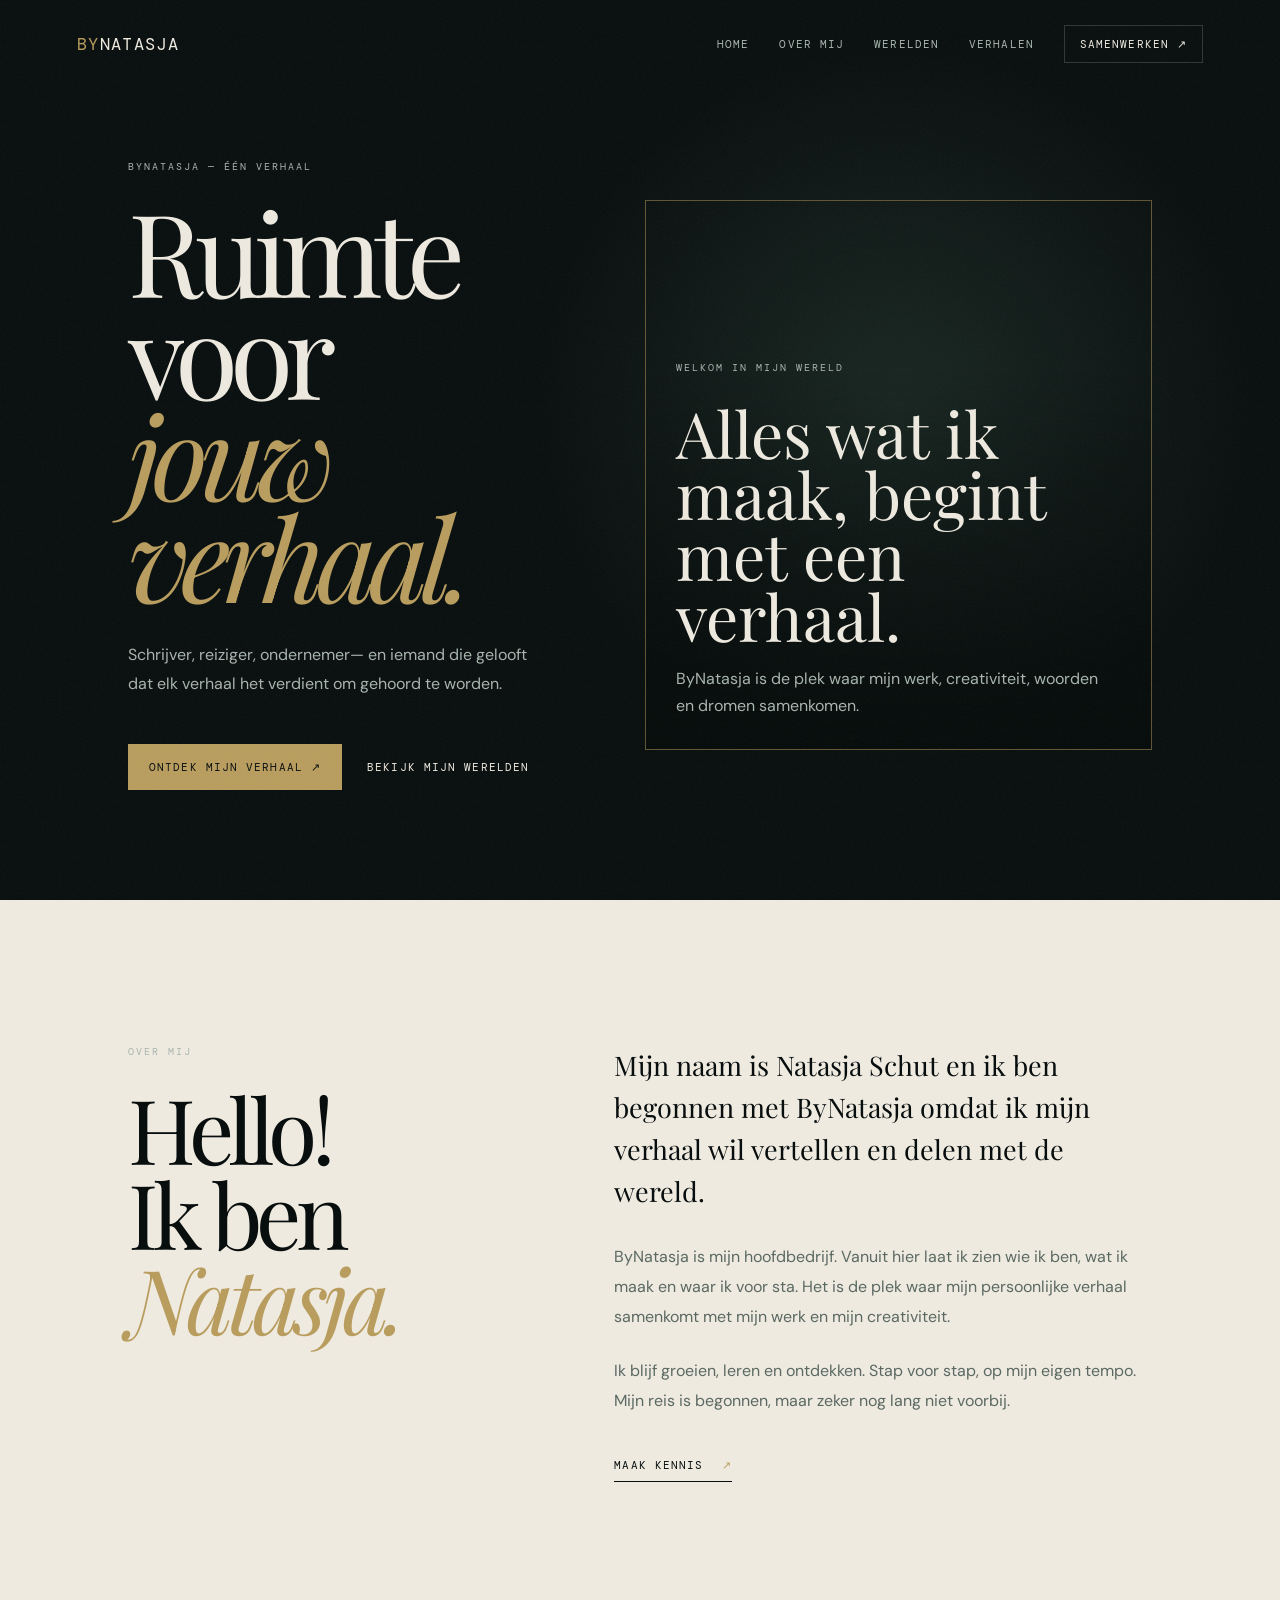
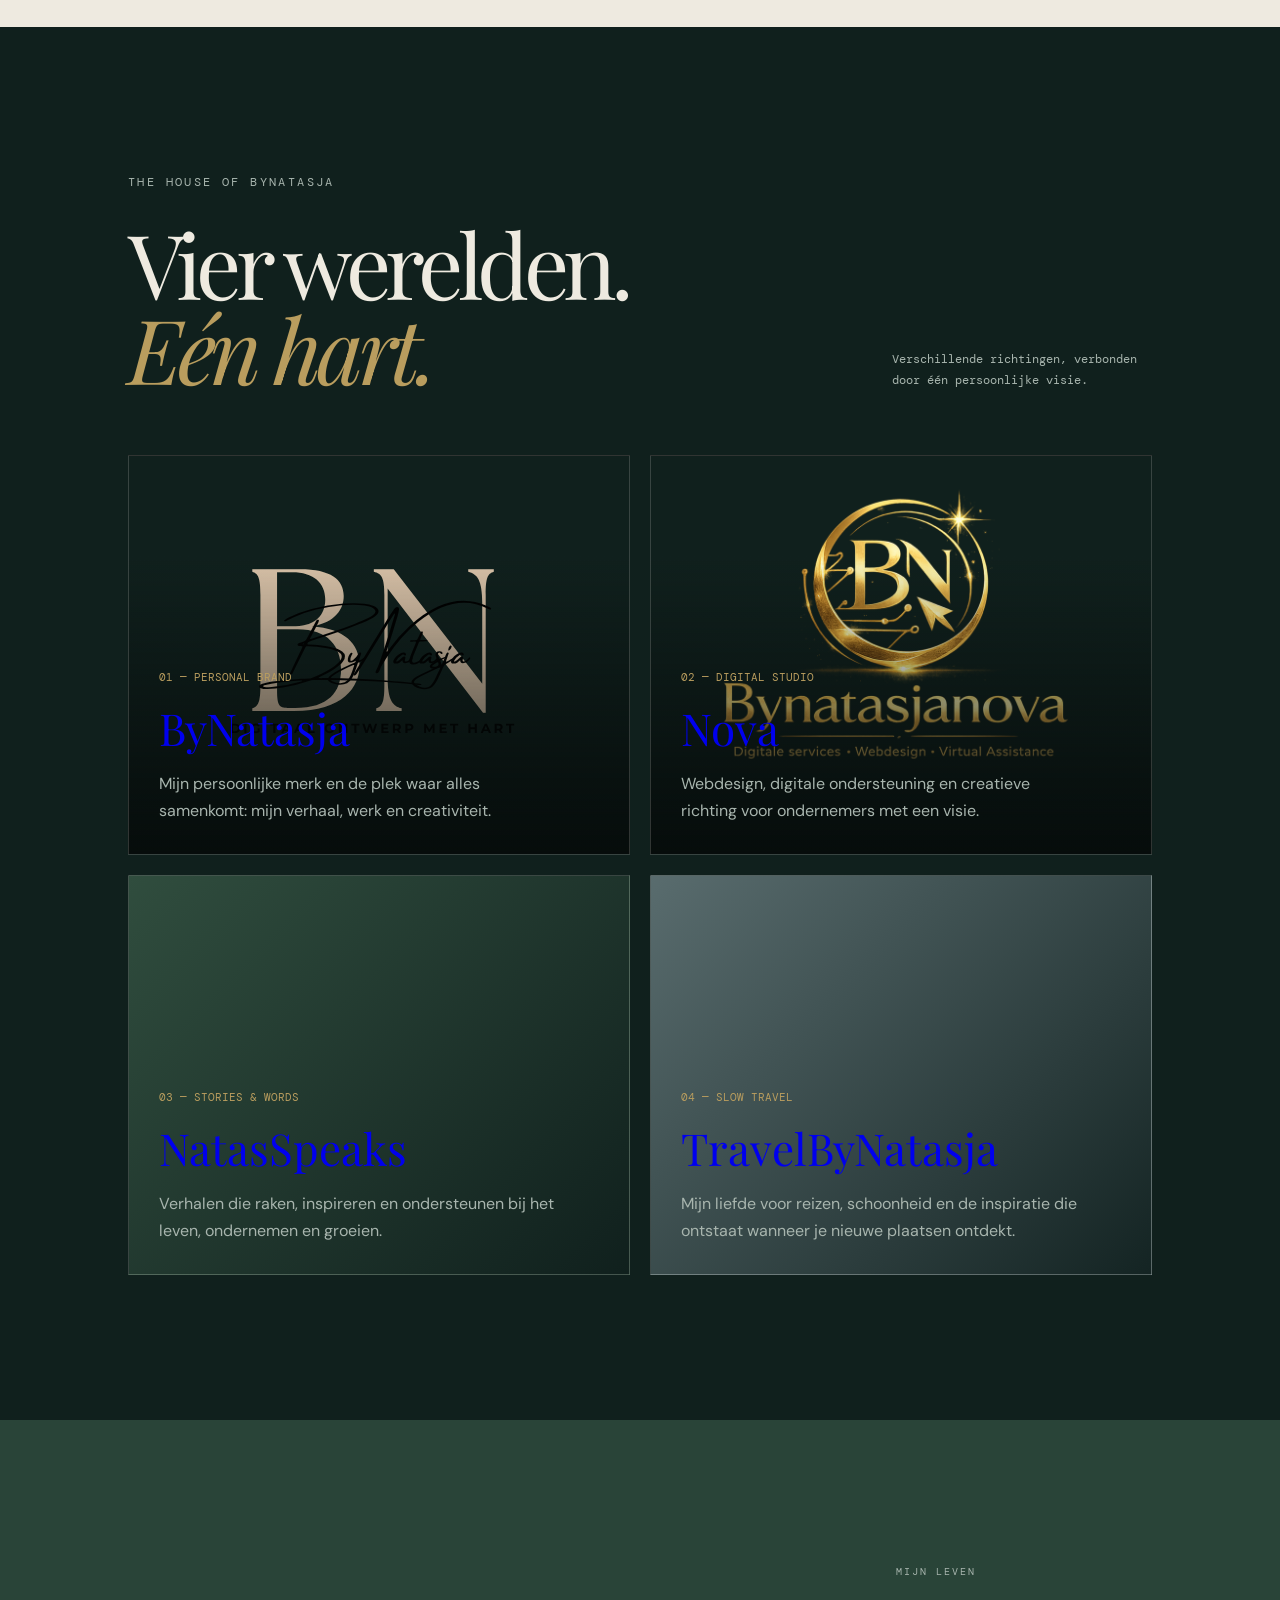
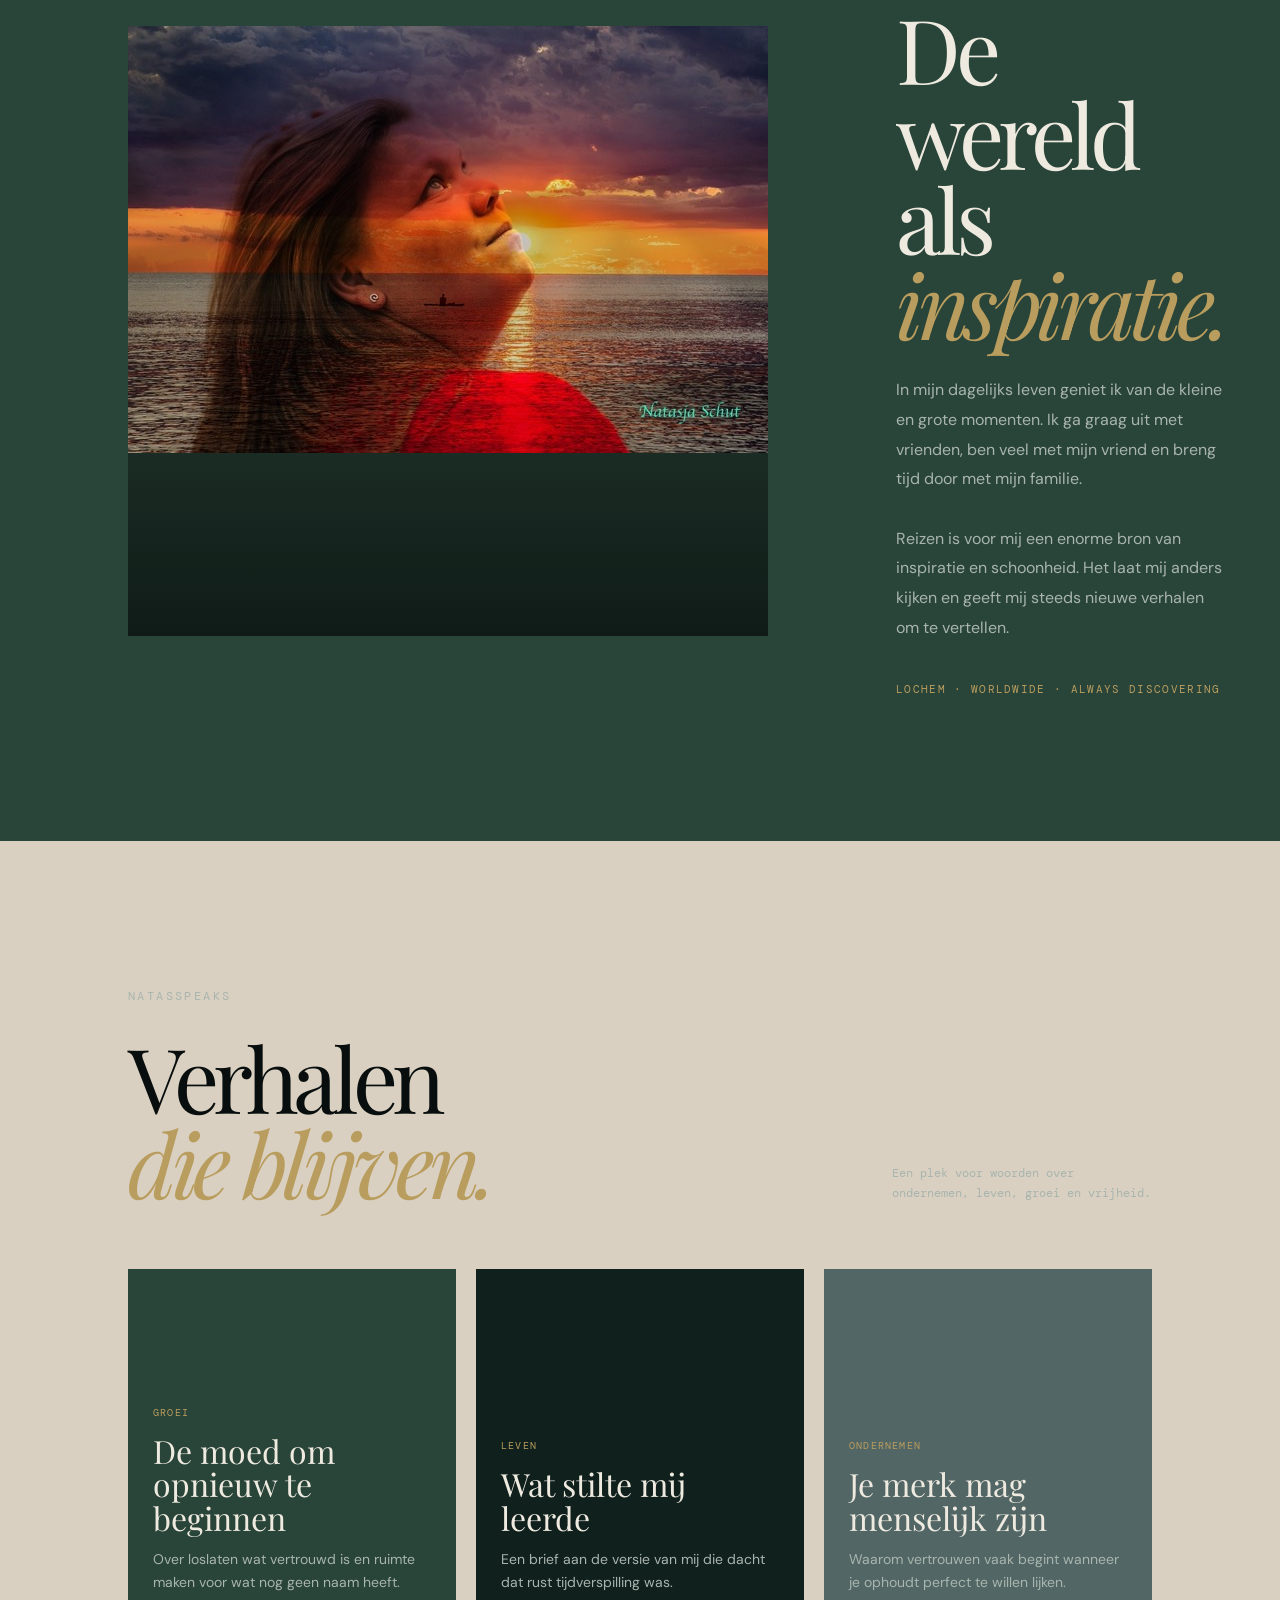
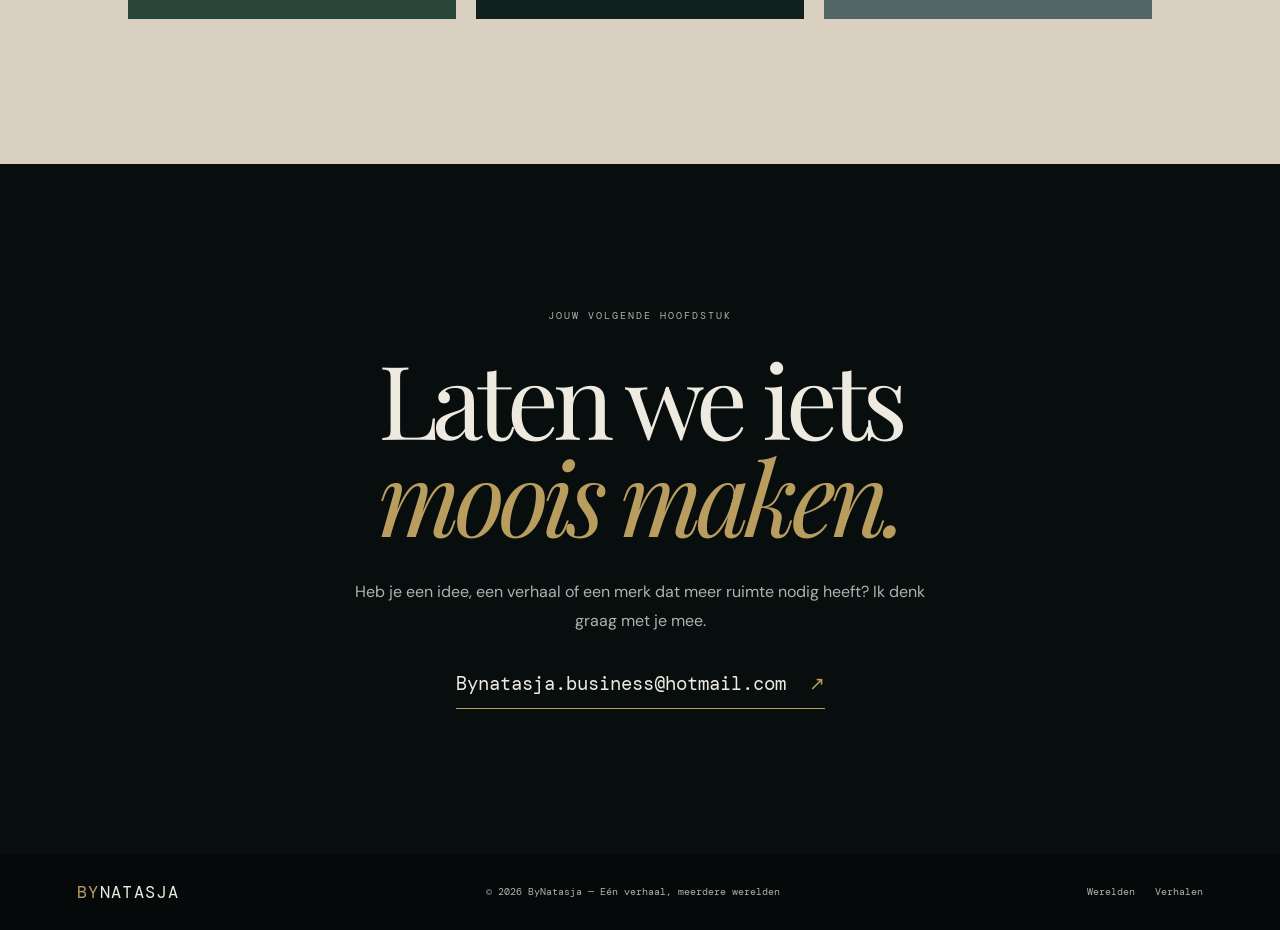
==== Aboutmy.HTML @ eed21a96 "Add files via upload nieuw 1" ====
<!doctype html>
<html lang="nl">
<head>
  <meta charset="UTF-8">
  <meta name="viewport" content="width=device-width, initial-scale=1.0">

  <meta
    name="description"
    content="ByNatasja — één verhaal over creativiteit, webdesign, verhalen, reizen en persoonlijke groei."
  >

  <title>ByNatasja — Eén verhaal</title>

  <link rel="preconnect" href="https://fonts.googleapis.com">
  <link rel="preconnect" href="https://fonts.gstatic.com" crossorigin>

  <link href="https://fonts.googleapis.com/css2?family=DM+Mono:wght@300;400&family=DM+Sans:wght@400;500;600&family=Playfair+Display:ital,wght@0,400;0,500;1,400&display=swap" rel="stylesheet">

  <style>
    :root {
      --black: #080e0e;
      --deep: #10201d;
      --forest: #294438;
      --green: #567567;
      --cream: #eeeae0;
      --sand: #d9d0c1;
      --mist: #a8b5ae;
      --gold: #b99d5e;
      --line: rgba(238, 234, 224, 0.18);

      --serif: "Playfair Display", Georgia, serif;
      --sans: "DM Sans", Arial, sans-serif;
      --mono: "DM Mono", monospace;
    }

    * {
      box-sizing: border-box;
      margin: 0;
      padding: 0;
    }

    html {
      scroll-behavior: smooth;
    }

    body {
      background: var(--black);
      color: var(--cream);
      font-family: var(--sans);
      overflow-x: hidden;
    }

    .grain {
      position: fixed;
      inset: 0;
      z-index: 30;
      pointer-events: none;
      opacity: 0.05;
      background-image: url("data:image/svg+xml,%3Csvg xmlns='http://www.w3.org/2000/svg' width='180' height='180'%3E%3Cfilter id='n'%3E%3CfeTurbulence type='fractalNoise' baseFrequency='.8' numOctaves='3'/%3E%3C/filter%3E%3Crect width='100%25' height='100%25' filter='url(%23n)'/%3E%3C/svg%3E");
    }

    .progress {
      position: fixed;
      top: 0;
      left: 0;
      z-index: 100;
      width: 0;
      height: 3px;
      background: var(--gold);
    }

    .header {
      position: fixed;
      z-index: 50;
      top: 0;
      left: 0;
      right: 0;

      display: flex;
      align-items: center;
      justify-content: space-between;

      padding: 25px 6vw;
      transition: 0.4s ease;
    }

    .header.scrolled {
      padding: 17px 6vw;
      background: rgba(8, 14, 14, 0.9);
      border-bottom: 1px solid var(--line);
      backdrop-filter: blur(15px);
    }

    .logo {
      color: var(--cream);
      font: 17px var(--mono);
      letter-spacing: 0.08em;
      text-decoration: none;
    }

    .logo span {
      color: var(--gold);
    }

    .navigation {
      display: flex;
      align-items: center;
      gap: 30px;
    }

    .navigation a {
      color: var(--mist);
      font: 11px var(--mono);
      letter-spacing: 0.1em;
      text-decoration: none;
      text-transform: uppercase;
    }

    .navigation a:hover {
      color: var(--cream);
    }

    .navigation .nav-cta {
      padding: 11px 15px;
      border: 1px solid var(--line);
      color: var(--cream);
    }

    .menu-toggle {
      display: none;
      border: 0;
      background: transparent;
      cursor: pointer;
    }

    .menu-toggle i {
      display: block;
      width: 29px;
      height: 1px;
      margin: 7px 0;
      background: var(--cream);
    }

    .eyebrow {
      margin-bottom: 27px;
      color: var(--mist);
      font: 10px var(--mono);
      letter-spacing: 0.2em;
      text-transform: uppercase;
    }

    h1,
    h2,
    h3 {
      font-family: var(--serif);
      font-weight: 400;
    }

    em {
      color: var(--gold);
      font-style: italic;
    }

    .hero {
      position: relative;
      min-height: 100vh;

      display: grid;
      grid-template-columns: 0.9fr 1.1fr;
      align-items: center;
      gap: 8vw;

      padding: 150px 10vw 100px;
      overflow: hidden;

      background:
        linear-gradient(110deg, rgba(8, 14, 14, 0.96) 40%, rgba(8, 14, 14, 0.25)),
        url("file.jpg") center / cover;
    }

    .hero::after {
      position: absolute;
      inset: 0;
      content: "";
      background: radial-gradient(
        circle at 70% 45%,
        rgba(73, 111, 91, 0.25),
        transparent 35%
      );
    }

    .hero-copy,
    .hero-card {
      position: relative;
      z-index: 2;
    }

    .hero h1 {
      max-width: 850px;
      font-size: clamp(62px, 9vw, 135px);
      line-height: 0.88;
      letter-spacing: -0.07em;
    }

    .hero-intro {
      max-width: 480px;
      margin-top: 35px;
      color: var(--mist);
      font-size: 16px;
      line-height: 1.8;
    }

    .hero-links {
      display: flex;
      align-items: center;
      gap: 25px;
      margin-top: 45px;
    }

    .button {
      display: inline-block;
      padding: 16px 21px;
      color: var(--black);
      background: var(--gold);
      font: 11px var(--mono);
      letter-spacing: 0.1em;
      text-decoration: none;
      text-transform: uppercase;
      transition: 0.3s ease;
    }

    .button:hover {
      transform: translateY(-3px);
      box-shadow: 0 14px 30px rgba(185, 157, 94, 0.25);
    }

    .text-link {
      color: var(--cream);
      font: 11px var(--mono);
      letter-spacing: 0.1em;
      text-decoration: none;
      text-transform: uppercase;
    }

    .hero-card {
      min-height: 550px;
      display: flex;
      align-items: end;
      padding: 30px;
      border: 1px solid rgba(185, 157, 94, 0.5);
      background:
        linear-gradient(transparent 30%, rgba(5, 10, 9, 0.85)),
        url("2.jpg") center / cover;
    }

    .hero-card-content {
      max-width: 430px;
    }

    .hero-card h2 {
      font-size: clamp(40px, 5vw, 70px);
      line-height: 0.95;
    }

    .hero-card p {
      margin-top: 18px;
      color: var(--mist);
      line-height: 1.7;
    }

    .section {
      padding: 145px 10vw;
    }

    .about {
      display: grid;
      grid-template-columns: 0.8fr 1.2fr;
      gap: 10vw;

      color: var(--black);
      background: var(--cream);
    }

    .about h2,
    .worlds h2,
    .travel h2,
    .stories h2,
    .contact h2 {
      font-size: clamp(50px, 7vw, 95px);
      line-height: 0.95;
      letter-spacing: -0.06em;
    }

    .about-content {
      max-width: 620px;
    }

    .about-content .lead {
      margin-bottom: 30px;
      font: 400 27px / 1.55 var(--serif);
    }

    .about-content p:not(.lead) {
      margin-bottom: 25px;
      color: #5b6962;
      font-size: 16px;
      line-height: 1.85;
    }

    .line-link {
      display: inline-block;
      margin-top: 18px;
      padding-bottom: 9px;
      border-bottom: 1px solid var(--black);
      color: var(--black);
      font: 11px var(--mono);
      letter-spacing: 0.1em;
      text-decoration: none;
      text-transform: uppercase;
    }

    .line-link span {
      margin-left: 10px;
      color: var(--gold);
    }

    .worlds {
      color: var(--cream);
      background: var(--deep);
    }

    .worlds-header,
    .stories-header {
      display: flex;
      align-items: end;
      justify-content: space-between;
      gap: 30px;
      margin-bottom: 65px;
    }

    .worlds-header p,
    .stories-header p {
      max-width: 260px;
      color: var(--mist);
      font: 12px / 1.7 var(--mono);
    }

    .world-grid {
      display: grid;
      grid-template-columns: repeat(2, 1fr);
      gap: 20px;
    }

    .world-card {
      min-height: 400px;
      display: flex;
      flex-direction: column;
      justify-content: end;
      padding: 30px;
      border: 1px solid var(--line);
      text-decoration: none;
      background-position: center;
      background-size: cover;
      transition: 0.5s ease;
    }

    .world-card:nth-child(1) {
      background-image: 
        linear-gradient(transparent 25%, rgba(5, 10, 9, 0.9)),
        url("logo-bynatasja.png");
    }

    .world-card:nth-child(2) {
      background-image: 
        linear-gradient(transparent 25%, rgba(5, 10, 9, 0.9)),
        url("logo-nova.png"); 
    }

    .world-card:nth-child(3) {
      background-image:
        linear-gradient(135deg, #304d3e, #10201d),
        url("logo-natasspeaks.png"); 
    }

    .world-card:nth-child(4) {
      background-image: 
        linear-gradient(135deg, #596c6e, #142423),
        url("21ECDE32-33D6-49DA-9970-DCD8FE911F5C.PNG");
    }

    .world-card:hover {
      transform: translateY(-7px);
      border-color: var(--gold);
    }

    .world-number {
      margin-bottom: 14px;
      color: var(--gold);
      font: 11px var(--mono);
    }

    .world-card h3 {
      font-size: 44px;
    }

    .world-card p {
      max-width: 400px;
      margin-top: 13px;
      color: var(--mist);
      line-height: 1.7;
    }

    .travel {
      display: grid;
      grid-template-columns: 1.1fr 0.9fr;
      gap: 10vw;
      align-items: center;

      color: var(--cream);
      background: var(--forest);
    }

    .travel-image {
      min-height: 610px;
      background:
        linear-gradient(transparent 25%, rgba(5, 10, 9, 0.7)),
        url("2.jpg") center / cover;
    }

    .travel-content p:not(.eyebrow) {
      max-width: 480px;
      margin: 30px 0;
      color: var(--mist);
      font-size: 16px;
      line-height: 1.85;
    }

    .travel-note {
      margin-top: 40px;
      color: var(--gold);
      font: 11px var(--mono);
      letter-spacing: 0.12em;
      text-transform: uppercase;
    }

    .stories {
      color: var(--black);
      background: var(--sand);
    }

    .story-grid {
      display: grid;
      grid-template-columns: repeat(3, 1fr);
      gap: 20px;
    }

    .story-card {
      min-height: 350px;
      display: flex;
      flex-direction: column;
      justify-content: end;
      padding: 25px;
      color: var(--cream);
      text-decoration: none;
      background: var(--forest);
      transition: 0.4s ease;
    }

    .story-card:hover {
      transform: translateY(-7px);
      background: var(--deep);
    }

    .story-card:nth-child(2) {
      background: var(--deep);
    }

    .story-card:nth-child(3) {
      background: #526665;
    }

    .story-tag {
      margin-bottom: 15px;
      color: var(--gold);
      font: 10px var(--mono);
      letter-spacing: 0.12em;
      text-transform: uppercase;
    }

    .story-card h3 {
      font-size: 32px;
      line-height: 1.05;
    }

    .story-card p {
      margin-top: 13px;
      color: var(--mist);
      font-size: 14px;
      line-height: 1.65;
    }

    .contact {
      text-align: center;
      background: var(--black);
    }

    .contact h2 {
      font-size: clamp(58px, 8vw, 115px);
    }

    .contact p:not(.eyebrow) {
      max-width: 570px;
      margin: 35px auto;
      color: var(--mist);
      font-size: 16px;
      line-height: 1.8;
    }

    .contact-mail {
      display: inline-block;
      padding-bottom: 12px;
      border-bottom: 1px solid var(--gold);
      color: var(--cream);
      font: 19px var(--mono);
      text-decoration: none;
    }

    .contact-mail span {
      margin-left: 12px;
      color: var(--gold);
    }

    footer {
      display: flex;
      justify-content: space-between;
      align-items: center;
      padding: 27px 6vw;
      color: var(--mist);
      background: #050909;
      font: 10px var(--mono);
    }

    footer a {
      color: inherit;
      text-decoration: none;
    }

    footer div {
      display: flex;
      gap: 20px;
    }

    .reveal {
      opacity: 0;
      transform: translateY(25px);
      transition: opacity 0.8s ease, transform 0.8s ease;
    }

    .reveal.visible {
      opacity: 1;
      transform: translateY(0);
    }

    @media (max-width: 800px) {
      .header {
        padding: 22px 7vw;
      }

      .menu-toggle {
        display: block;
        position: relative;
        z-index: 60;
      }

      .navigation {
        position: fixed;
        inset: 0;

        display: flex;
        flex-direction: column;
        align-items: flex-start;
        justify-content: center;

        padding: 12vw;
        gap: 28px;
        background: var(--black);

        transform: translateX(100%);
        transition: 0.4s ease;
      }

      .navigation.open {
        transform: translateX(0);
      }

      .navigation a {
        font-size: 16px;
      }

      .hero,
      .about,
      .travel {
        display: block;
        padding: 100px 7vw;
      }

      .hero h1 {
        font-size: clamp(58px, 16vw, 105px);
      }

      .hero-card {
        min-height: 450px;
        margin-top: 60px;
      }

      .worlds,
      .stories,
      .section {
        padding: 100px 7vw;
      }

      .worlds-header,
      .stories-header {
        display: block;
      }

      .worlds-header p,
      .stories-header p {
        margin-top: 24px;
      }

      .world-grid,
      .story-grid {
        grid-template-columns: 1fr;
      }

      .world-card {
        min-height: 350px;
      }

      .travel-image {
        min-height: 450px;
        margin-bottom: 60px;
      }

      footer {
        display: block;
        text-align: center;
      }

      footer p {
        margin: 17px 0;
      }

      footer div {
        justify-content: center;
      }
    }
  </style>
</head>

<body>

  <div class="grain"></div>
  <div class="progress" id="progress"></div>

  <header class="header" id="header">
    <a href="#home" class="logo">
      <span>BY</span>NATASJA
    </a>

    <button
      class="menu-toggle"
      id="menuToggle"
      aria-label="Menu openen"
      aria-expanded="false"
    >
      <i></i>
      <i></i>
    </button>

    <nav class="navigation" id="navigation">
      <a href="index.html">Home</a>
      <a href="Aboutmy.HTML">Over mij</a>
      <a href="#werelden">Werelden</a>
      <a href="natasspeaks.html">Verhalen</a>
      <a href="#contact" class="nav-cta">Samenwerken ↗</a>
    </nav>
  </header>

  <main>

    <section class="hero" id="home">
      <div class="hero-copy reveal">
        <p class="eyebrow">ByNatasja — één verhaal</p>

        <h1>
          Ruimte voor<br>
          <em>jouw verhaal.</em>
        </h1>

        <p class="hero-intro">
          Schrijver, reiziger, ondernemer— en iemand die gelooft 
          dat elk verhaal het verdient om gehoord te worden.
        </p>

        <div class="hero-links">
          <a class="button" href="#over-mij">
            Ontdek mijn verhaal ↗
          </a>

          <a class="text-link" href="#werelden">
            Bekijk mijn werelden
          </a>
        </div>
      </div>

      <div class="hero-card reveal">
        <div class="hero-card-content">
          <p class="eyebrow">Welkom in mijn wereld</p>

          <h2>
            Alles wat ik maak,
            begint met een verhaal.
          </h2>

          <p>
            ByNatasja is de plek waar mijn werk, creativiteit,
            woorden en dromen samenkomen.
          </p>
        </div>
      </div>
    </section>

    <section class="section about" id="over-mij">
      <div class="about-title reveal">
        <p class="eyebrow">Over mij</p>

        <h2>
          Hello!<br>
          Ik ben<br>
          <em>Natasja.</em>
        </h2>
      </div>

      <div class="about-content reveal">
        <p class="lead">
          Mijn naam is Natasja Schut en ik ben begonnen met
          ByNatasja omdat ik mijn verhaal wil vertellen en delen
          met de wereld.
        </p>

        <p>
          ByNatasja is mijn hoofdbedrijf. Vanuit hier laat ik zien
          wie ik ben, wat ik maak en waar ik voor sta. Het is de plek
          waar mijn persoonlijke verhaal samenkomt met mijn werk
          en mijn creativiteit.
        </p>

        <p>
          Ik blijf groeien, leren en ontdekken. Stap voor stap,
          op mijn eigen tempo. Mijn reis is begonnen, maar zeker
          nog lang niet voorbij.
        </p>

        <a class="line-link" href="#contact">
          Maak kennis
          <span>↗</span>
        </a>
      </div>
    </section>

    <section class="section worlds" id="werelden">
      <div class="worlds-header reveal">
        <div>
          <p class="eyebrow">The house of ByNatasja</p>

          <h2>
            Vier werelden.<br>
            <em>Eén hart.</em>
          </h2>
        </div>

        <p>
          Verschillende richtingen,
          verbonden door één persoonlijke visie.
        </p>
      </div>

      <div class="world-grid">

        <a href="#contact" class="world-card reveal">
          <span class="world-number">01 — PERSONAL BRAND</span>

          <h3>ByNatasja</h3>

          <p>
            Mijn persoonlijke merk en de plek waar alles samenkomt:
            mijn verhaal, werk en creativiteit.
          </p>
        </a>

        <a href="#contact" class="world-card reveal">
          <span class="world-number">02 — DIGITAL STUDIO</span>

          <h3>Nova</h3>

          <p>
            Webdesign, digitale ondersteuning en creatieve richting
            voor ondernemers met een visie.
          </p>
        </a>

        <a href="#contact" class="world-card reveal">
          <span class="world-number">03 — STORIES & WORDS</span>

          <h3>NatasSpeaks</h3>

          <p>
            Verhalen die raken, inspireren en ondersteunen bij het
            leven, ondernemen en groeien.
          </p>
        </a>

        <a href="#contact" class="world-card reveal">
          <span class="world-number">04 — SLOW TRAVEL</span>

          <h3>TravelByNatasja</h3>

          <p>
            Mijn liefde voor reizen, schoonheid en de inspiratie
            die ontstaat wanneer je nieuwe plaatsen ontdekt.
          </p>
        </a>

      </div>
    </section>

    <section class="section travel">
      <div class="travel-image reveal">
        <img src="natas.jpg" alt="Natasja schut" />
      </div>

      <div class="travel-content reveal">
        <p class="eyebrow">Mijn leven</p>

        <h2>
          De wereld<br>
          als <em>inspiratie.</em>
        </h2>

        <p>
          In mijn dagelijks leven geniet ik van de kleine en grote momenten.
          Ik ga graag uit met vrienden, ben veel met mijn vriend en breng
          tijd door met mijn familie.
        </p>

        <p>
          Reizen is voor mij een enorme bron van inspiratie en schoonheid.
          Het laat mij anders kijken en geeft mij steeds nieuwe verhalen
          om te vertellen.
        </p>

        <div class="travel-note">
          Lochem · Worldwide · Always discovering
        </div>
      </div>
    </section>

    <section class="section stories" id="verhalen">
      <div class="stories-header reveal">
        <div>
          <p class="eyebrow">NatasSpeaks</p>

          <h2>
            Verhalen<br>
            <em>die blijven.</em>
          </h2>
        </div>

        <p>
          Een plek voor woorden over ondernemen,
          leven, groei en vrijheid.
        </p>
      </div>

      <div class="story-grid">

        <a href="natasspeaks.html" class="story-card reveal">
          <span class="story-tag">Groei</span>
          <h3>De moed om opnieuw te beginnen</h3>
          <p>
            Over loslaten wat vertrouwd is en ruimte maken
            voor wat nog geen naam heeft.
          </p>
        </a>

        <a href="natasspeaks.html" class="story-card reveal">
          <span class="story-tag">Leven</span>
          <h3>Wat stilte mij leerde</h3>
          <p>
            Een brief aan de versie van mij die dacht
            dat rust tijdverspilling was.
          </p>
        </a>

        <a href="natasspeaks.html" class="story-card reveal">
          <span class="story-tag">Ondernemen</span>
          <h3>Je merk mag menselijk zijn</h3>
          <p>
            Waarom vertrouwen vaak begint wanneer je
            ophoudt perfect te willen lijken.
          </p>
        </a>

      </div>
    </section>

    <section class="section contact" id="contact">
      <p class="eyebrow">Jouw volgende hoofdstuk</p>

      <h2>
        Laten we iets<br>
        <em>moois maken.</em>
      </h2>

      <p>
        Heb je een idee, een verhaal of een merk dat meer ruimte nodig heeft?
        Ik denk graag met je mee.
      </p>

      <a class="contact-mail" href="mailto:Bynatasja.business@hotmail.com">
        Bynatasja.business@hotmail.com 
        <span>↗</span>
      </a>
    </section>

  </main>

  <footer>
    <a href="#home" class="logo">
      <span>BY</span>NATASJA
    </a>

    <p>
      © 2026 ByNatasja — Eén verhaal, meerdere werelden
    </p>

    <div>
      <a href="#werelden">Werelden</a>
      <a href="#verhalen">Verhalen</a>
    </div>
  </footer>

  <script>
    const header = document.getElementById("header");
    const progress = document.getElementById("progress");
    const menuToggle = document.getElementById("menuToggle");
    const navigation = document.getElementById("navigation");

    function updatePage() {
      const totalHeight =
        document.documentElement.scrollHeight - window.innerHeight;

      const percentage = (window.scrollY / totalHeight) * 100;

      progress.style.width = `${percentage}%`;
      header.classList.toggle("scrolled", window.scrollY > 40);
    }

    window.addEventListener("scroll", updatePage, {
      passive: true
    });

    updatePage();

    menuToggle.addEventListener("click", () => {
      const isOpen = navigation.classList.toggle("open");

      menuToggle.setAttribute("aria-expanded", isOpen);
      menuToggle.setAttribute(
        "aria-label",
        isOpen ? "Menu sluiten" : "Menu openen"
      );
    });

    navigation.querySelectorAll("a").forEach((link) => {
      link.addEventListener("click", () => {
        navigation.classList.remove("open");
        menuToggle.setAttribute("aria-expanded", "false");
      });
    });

    const revealElements = document.querySelectorAll(".reveal");

    const observer = new IntersectionObserver(
      (entries) => {
        entries.forEach((entry) => {
          if (entry.isIntersecting) {
            entry.target.classList.add("visible");
          }
        });
      },
      {
        threshold: 0.14
      }
    );

    revealElements.forEach((element) => {
      observer.observe(element);
    });
  </script>

</body>
</html>
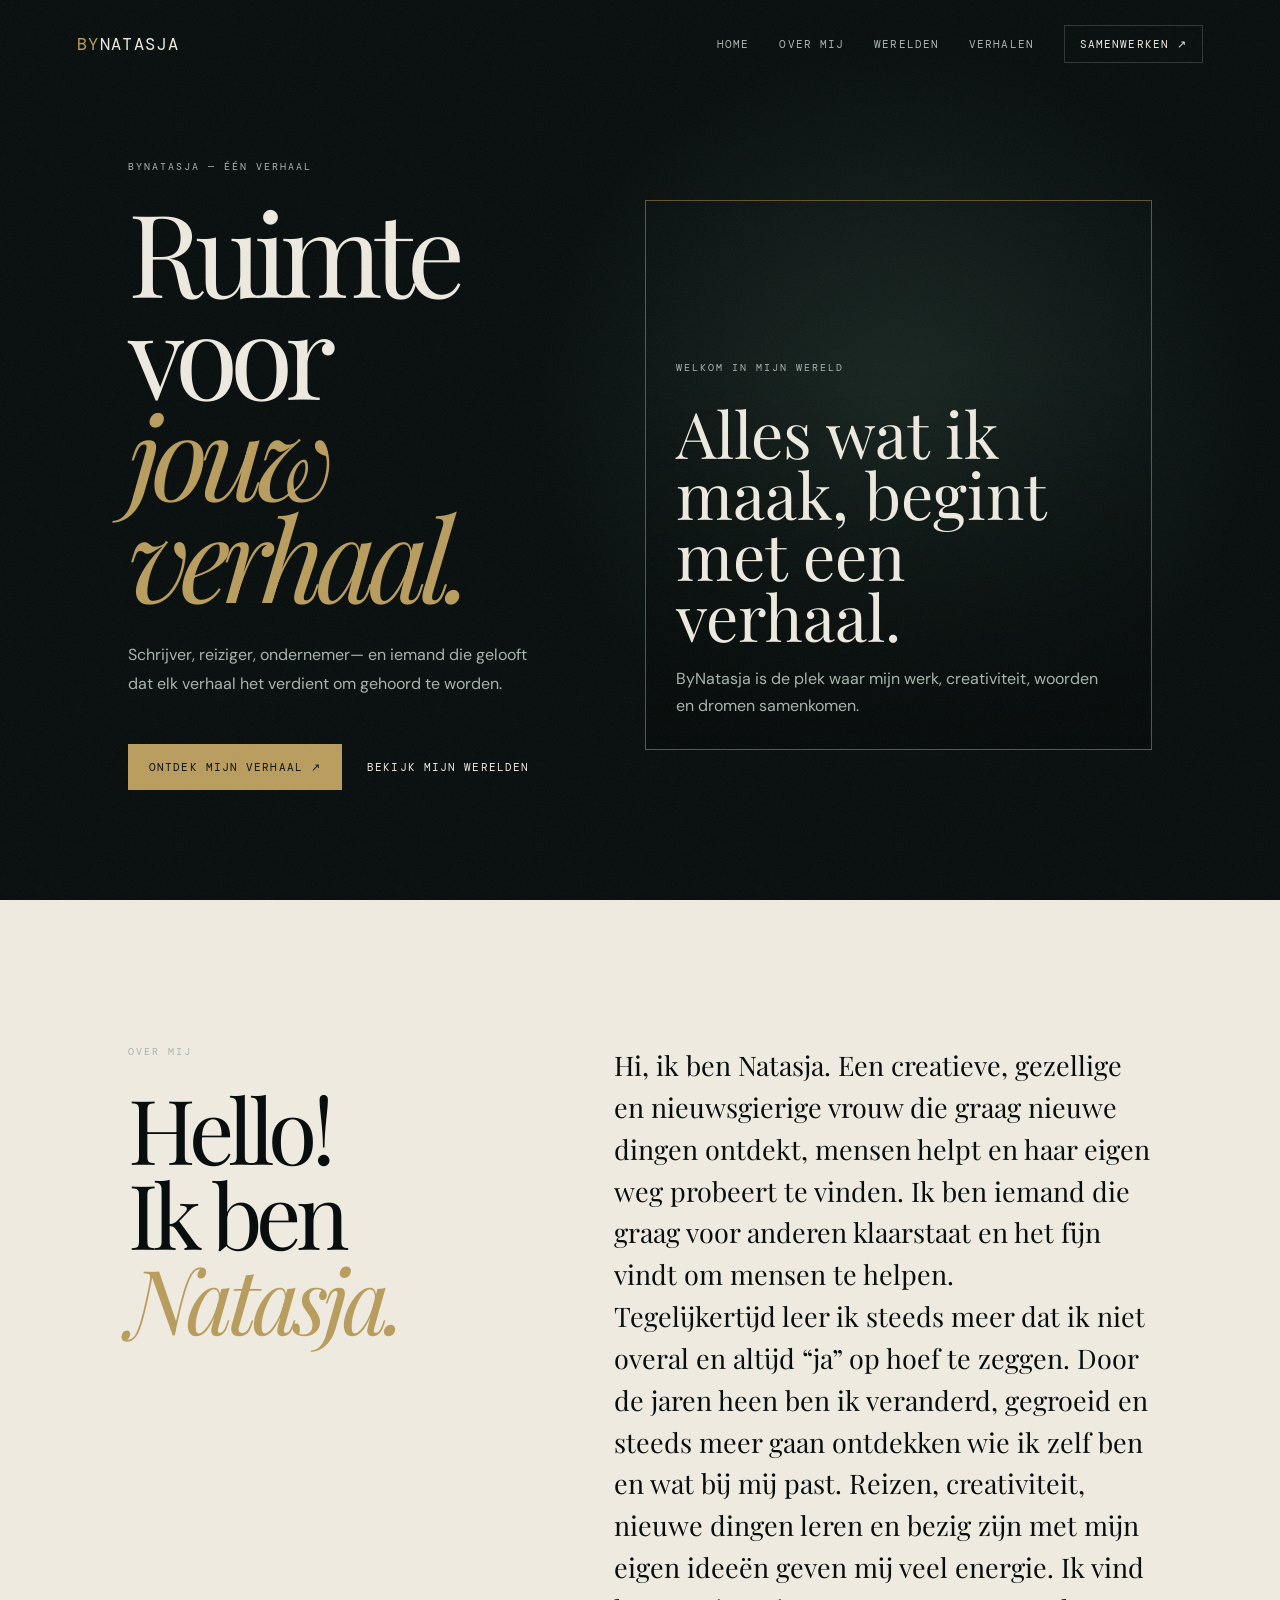
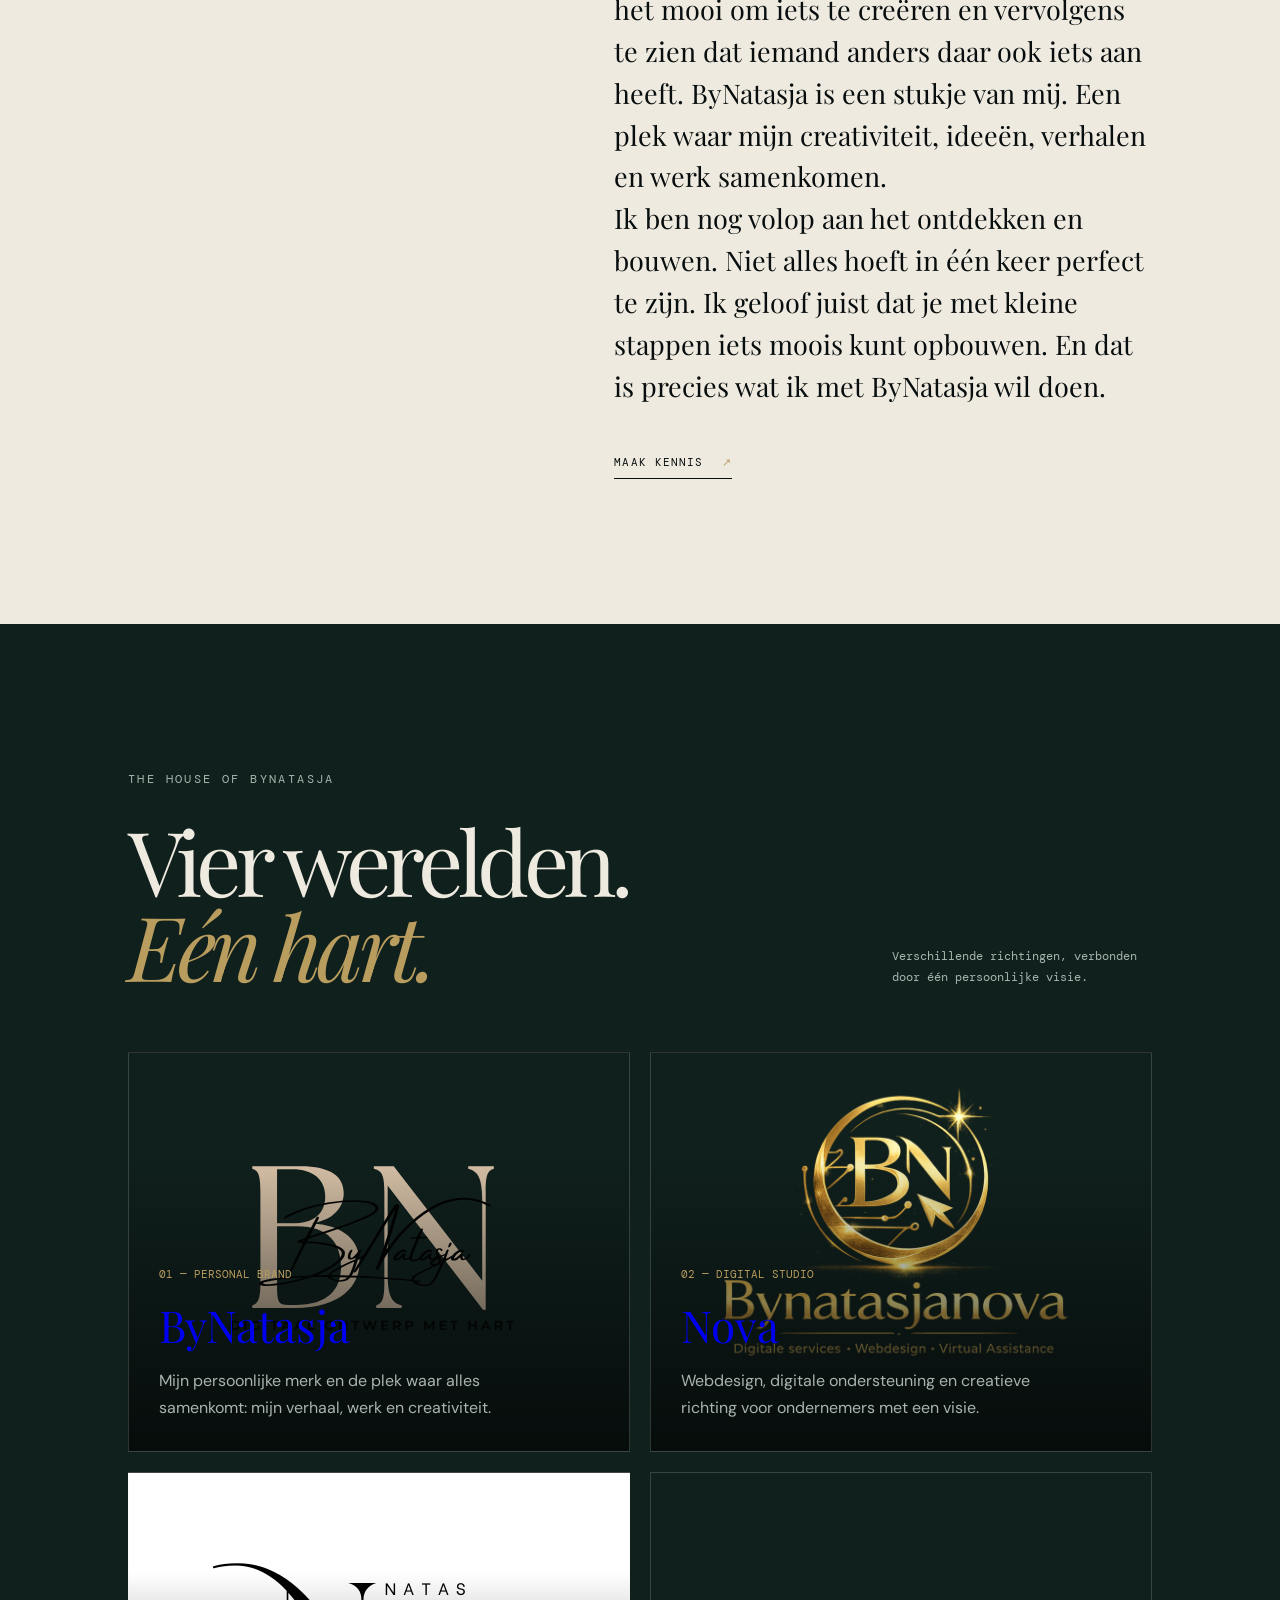
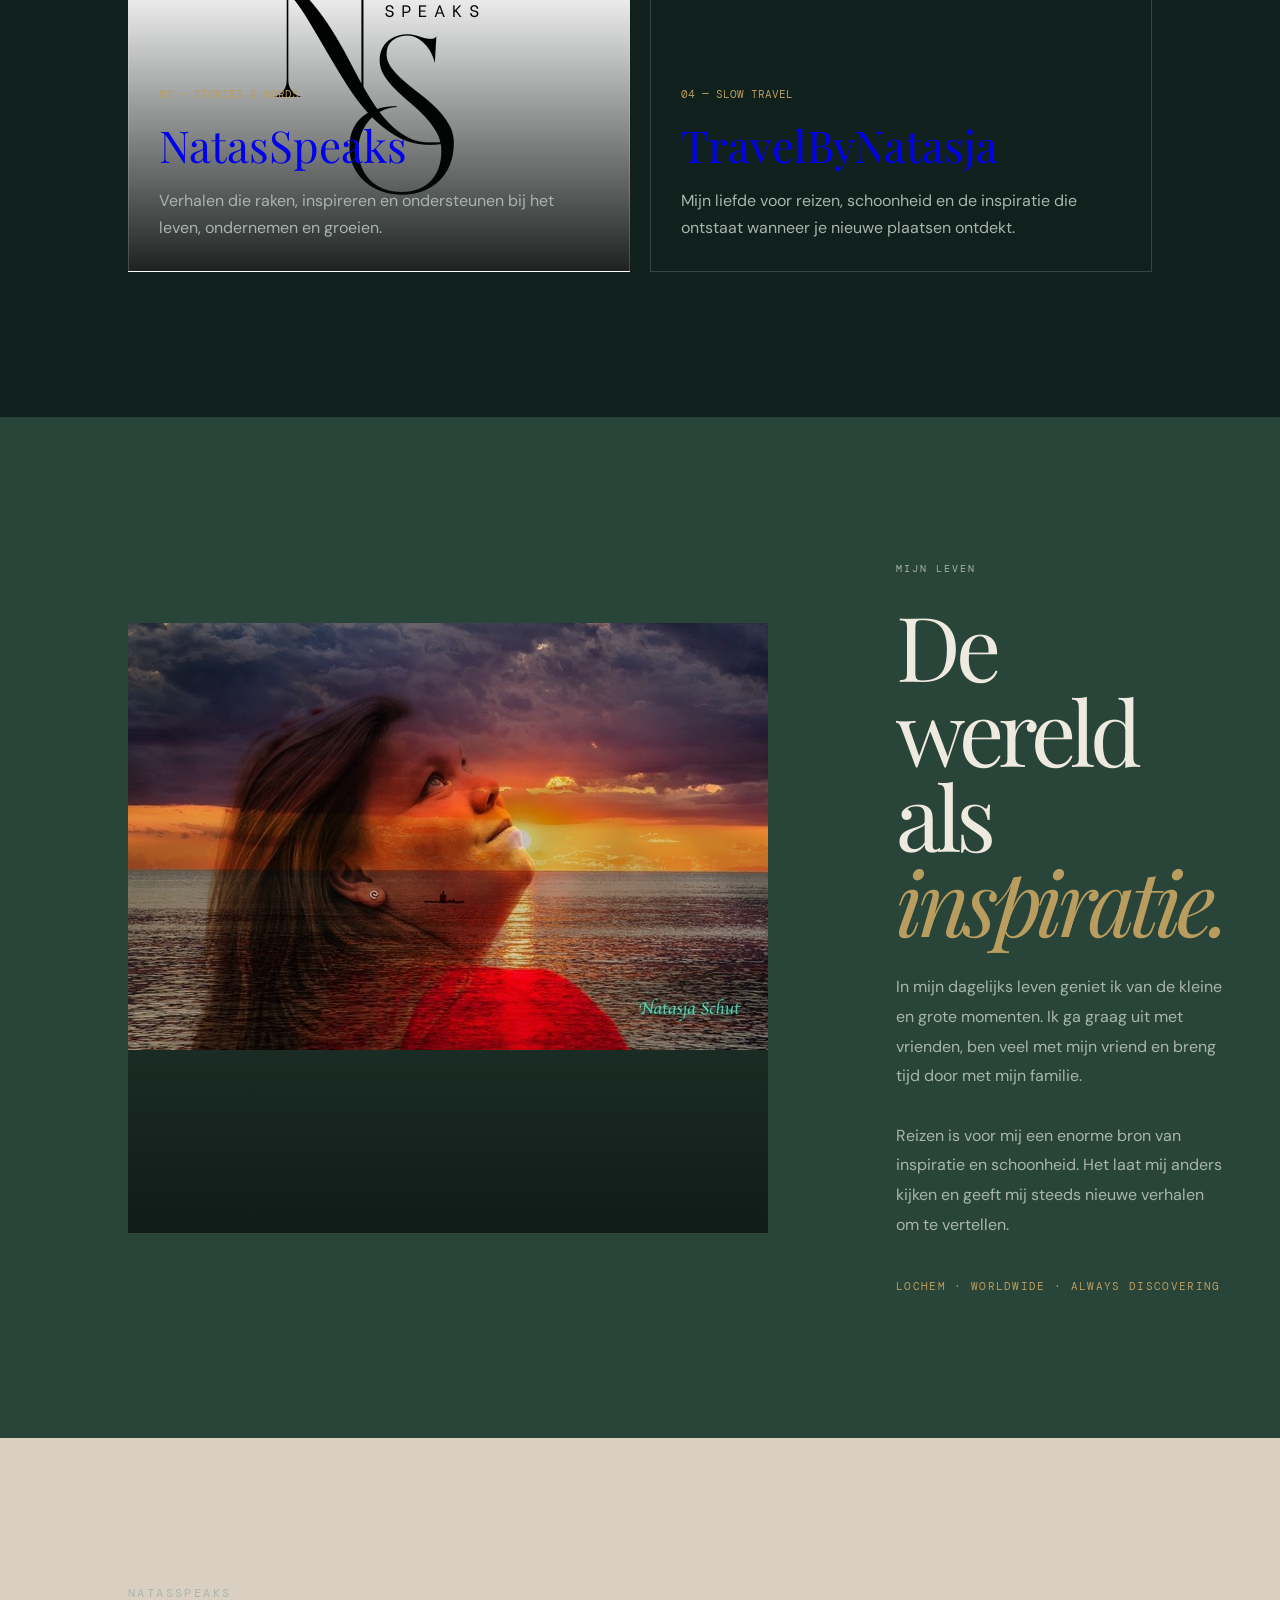
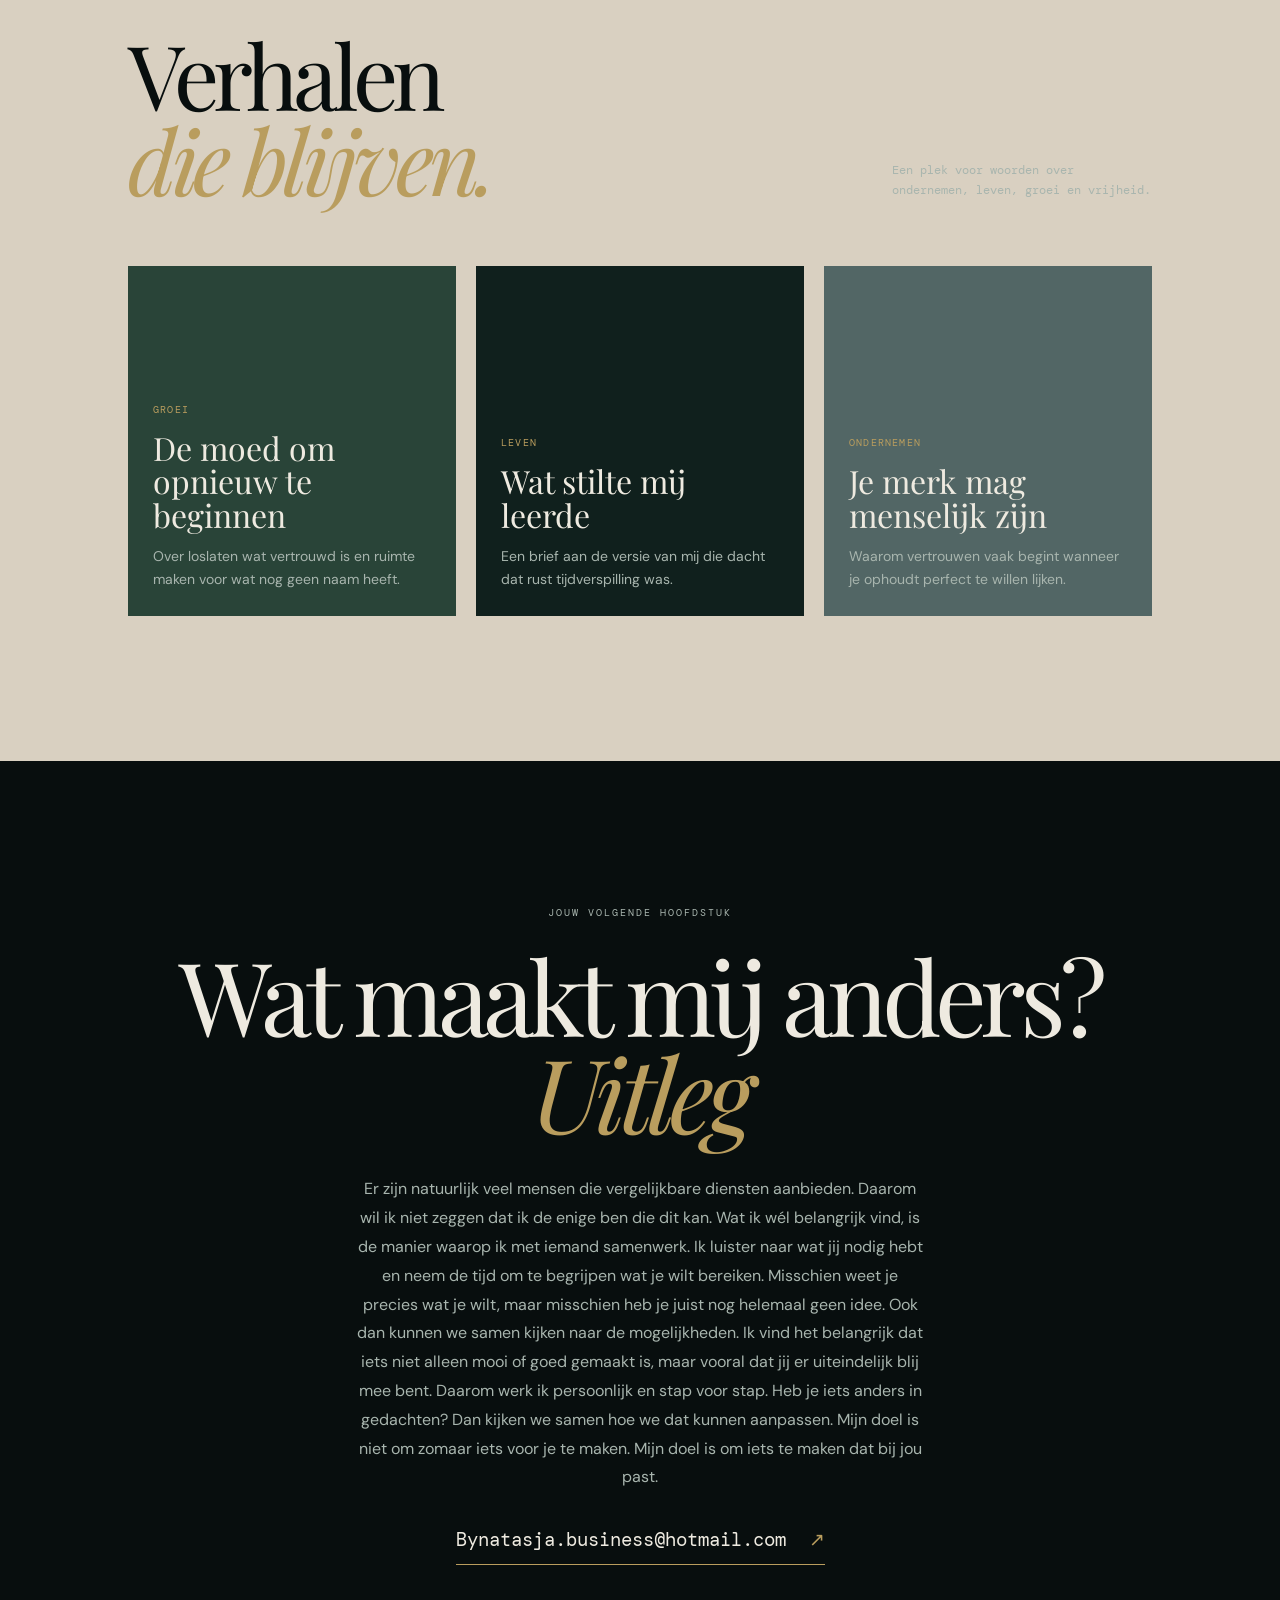
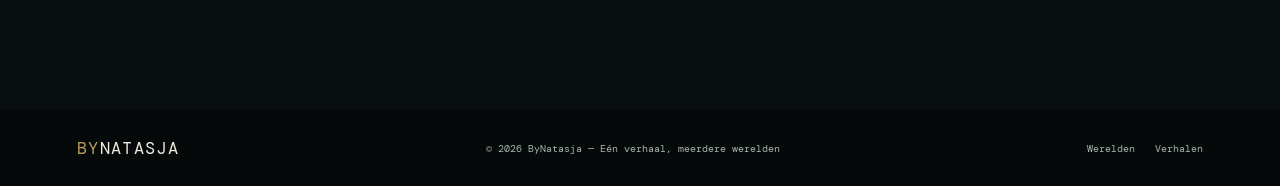
==== commit 303626e6: "Add files via upload" ====
--- a/Aboutmy.HTML
+++ b/Aboutmy.HTML
@@ -378,14 +378,14 @@
 
     .world-card:nth-child(3) {
       background-image:
-        linear-gradient(135deg, #304d3e, #10201d),
+        linear-gradient(transparent 25%, rgba(5, 10, 9, 0.9)),
         url("logo-natasspeaks.png"); 
     }
 
     .world-card:nth-child(4) {
       background-image: 
-        linear-gradient(135deg, #596c6e, #142423),
-        url("21ECDE32-33D6-49DA-9970-DCD8FE911F5C.PNG");
+      linear-gradient(transparent 25%, rgba(5, 10, 9, 0.9)),
+        url("logo-travelbynatasja02.png"),
     }
 
     .world-card:hover {
@@ -745,22 +745,16 @@
 
       <div class="about-content reveal">
         <p class="lead">
-          Mijn naam is Natasja Schut en ik ben begonnen met
-          ByNatasja omdat ik mijn verhaal wil vertellen en delen
-          met de wereld.
-        </p>
-
-        <p>
-          ByNatasja is mijn hoofdbedrijf. Vanuit hier laat ik zien
-          wie ik ben, wat ik maak en waar ik voor sta. Het is de plek
-          waar mijn persoonlijke verhaal samenkomt met mijn werk
-          en mijn creativiteit.
-        </p>
-
-        <p>
-          Ik blijf groeien, leren en ontdekken. Stap voor stap,
-          op mijn eigen tempo. Mijn reis is begonnen, maar zeker
-          nog lang niet voorbij.
+          Hi, ik ben Natasja.
+          Een creatieve, gezellige en nieuwsgierige vrouw die graag nieuwe dingen ontdekt, mensen helpt en haar eigen weg probeert te vinden.
+          Ik ben iemand die graag voor anderen klaarstaat en het fijn vindt om mensen te helpen. 
+          <br>
+          Tegelijkertijd leer ik steeds meer dat ik niet overal en altijd “ja” op hoef te zeggen. Door de jaren heen ben ik veranderd, gegroeid en steeds meer gaan ontdekken wie ik zelf ben en wat bij mij past.
+          Reizen, creativiteit, nieuwe dingen leren en bezig zijn met mijn eigen ideeën geven mij veel energie. Ik vind het mooi om iets te creëren en vervolgens te zien dat iemand anders daar ook iets aan heeft.
+          ByNatasja is een stukje van mij. Een plek waar mijn creativiteit, ideeën, verhalen en werk samenkomen.
+          <br>
+          Ik ben nog volop aan het ontdekken en bouwen. Niet alles hoeft in één keer perfect te zijn. Ik geloof juist dat je met kleine stappen iets moois kunt opbouwen.
+          En dat is precies wat ik met ByNatasja wil doen.
         </p>
 
         <a class="line-link" href="#contact">
@@ -920,13 +914,18 @@
       <p class="eyebrow">Jouw volgende hoofdstuk</p>
 
       <h2>
-        Laten we iets<br>
-        <em>moois maken.</em>
+        Wat maakt mij anders? <br>
+        <em>Uitleg</em>
       </h2>
 
       <p>
-        Heb je een idee, een verhaal of een merk dat meer ruimte nodig heeft?
-        Ik denk graag met je mee.
+        Er zijn natuurlijk veel mensen die vergelijkbare diensten aanbieden. Daarom wil ik niet zeggen dat ik de enige ben die dit kan.
+        Wat ik wél belangrijk vind, is de manier waarop ik met iemand samenwerk.
+        Ik luister naar wat jij nodig hebt en neem de tijd om te begrijpen wat je wilt bereiken. Misschien weet je precies wat je wilt, maar misschien heb je juist nog helemaal geen idee. Ook dan kunnen we samen kijken naar de mogelijkheden.
+        Ik vind het belangrijk dat iets niet alleen mooi of goed gemaakt is, maar vooral dat jij er uiteindelijk blij mee bent.
+        Daarom werk ik persoonlijk en stap voor stap. Heb je iets anders in gedachten? Dan kijken we samen hoe we dat kunnen aanpassen.
+        Mijn doel is niet om zomaar iets voor je te maken.
+        Mijn doel is om iets te maken dat bij jou past.
       </p>
 
       <a class="contact-mail" href="mailto:Bynatasja.business@hotmail.com">
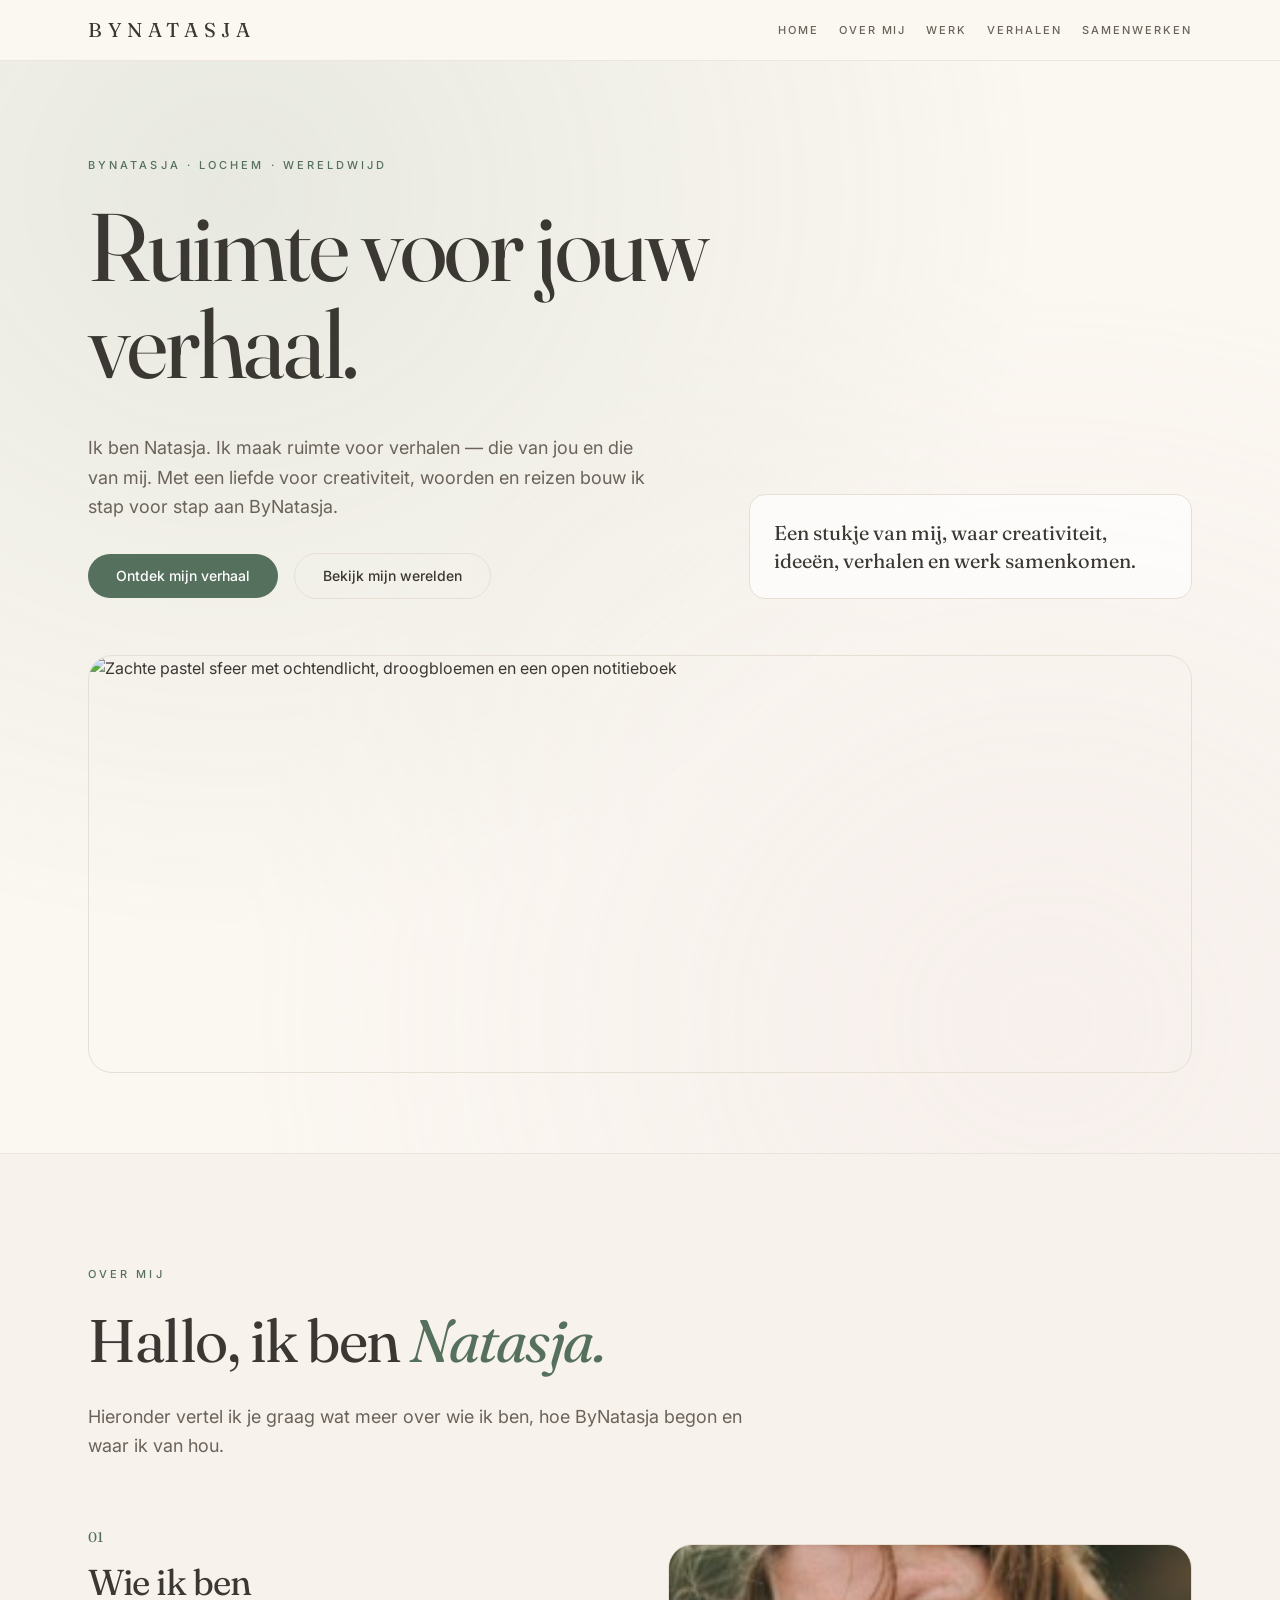
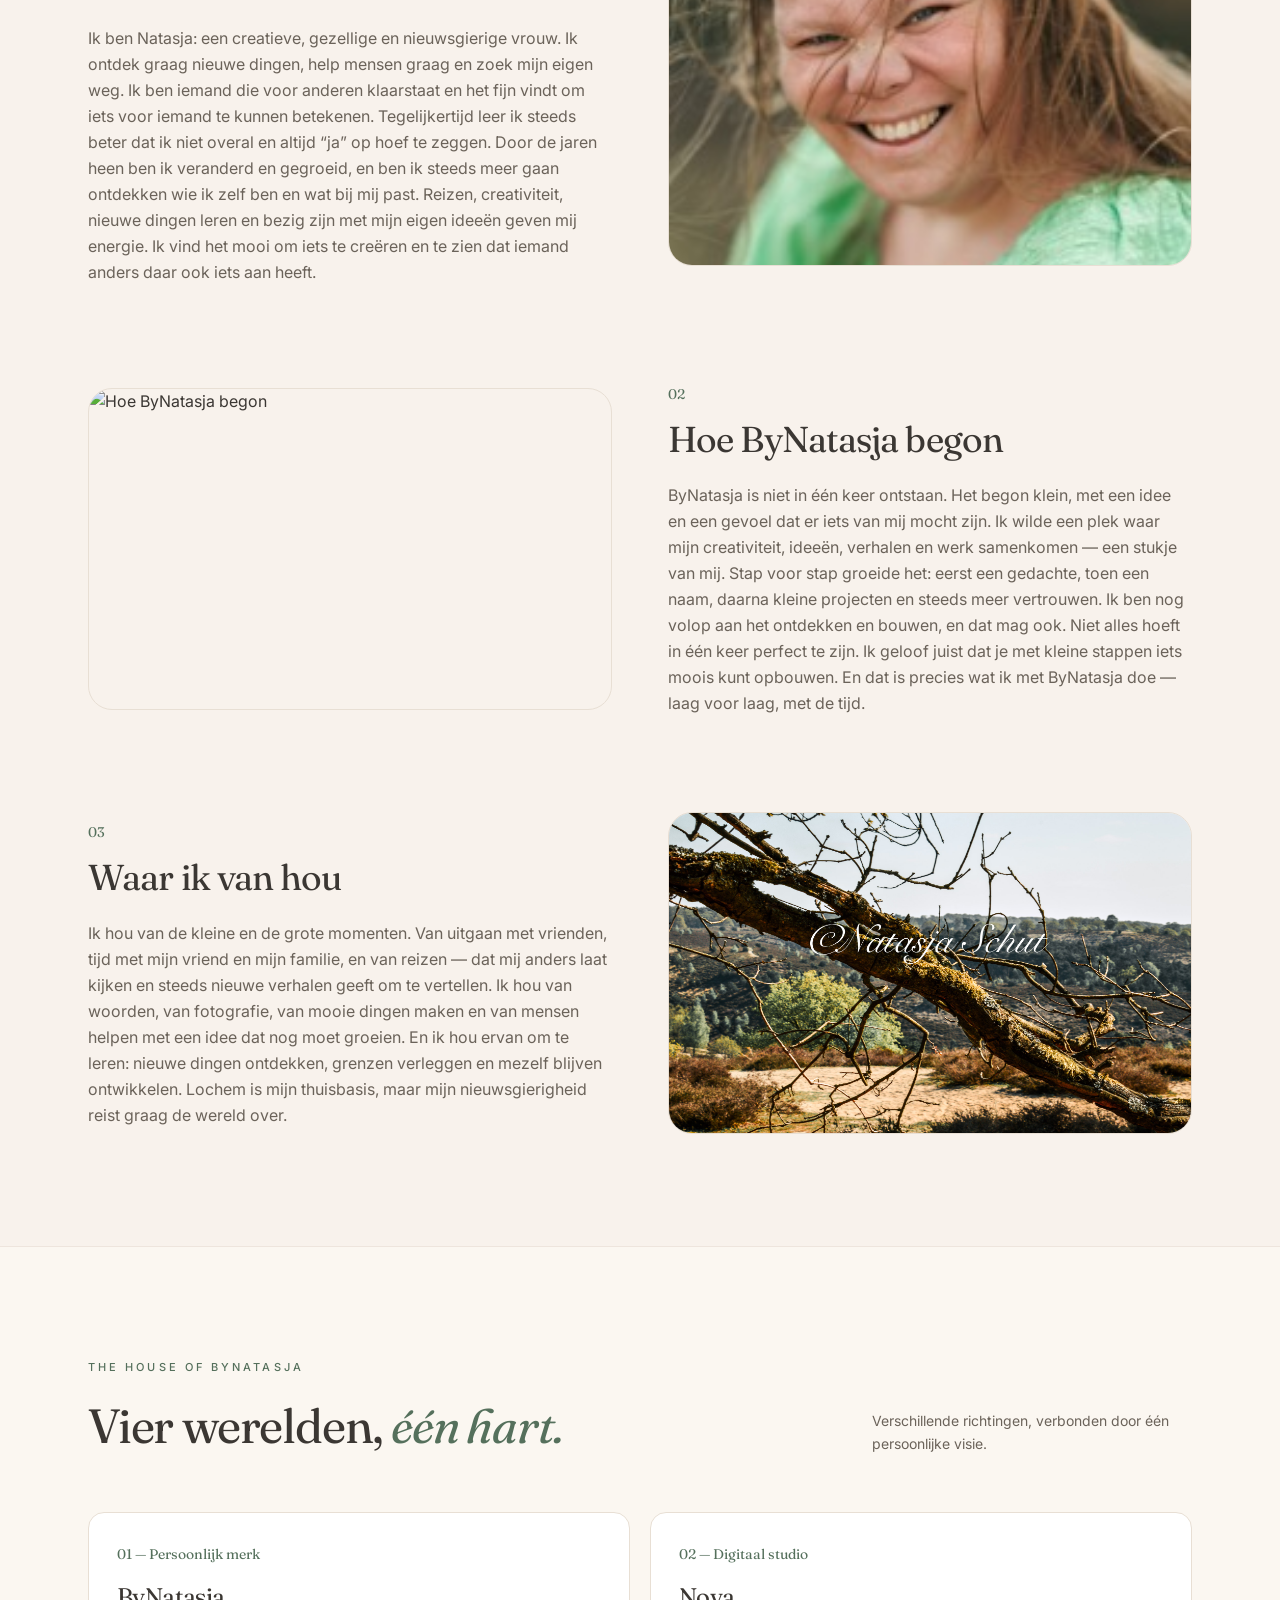
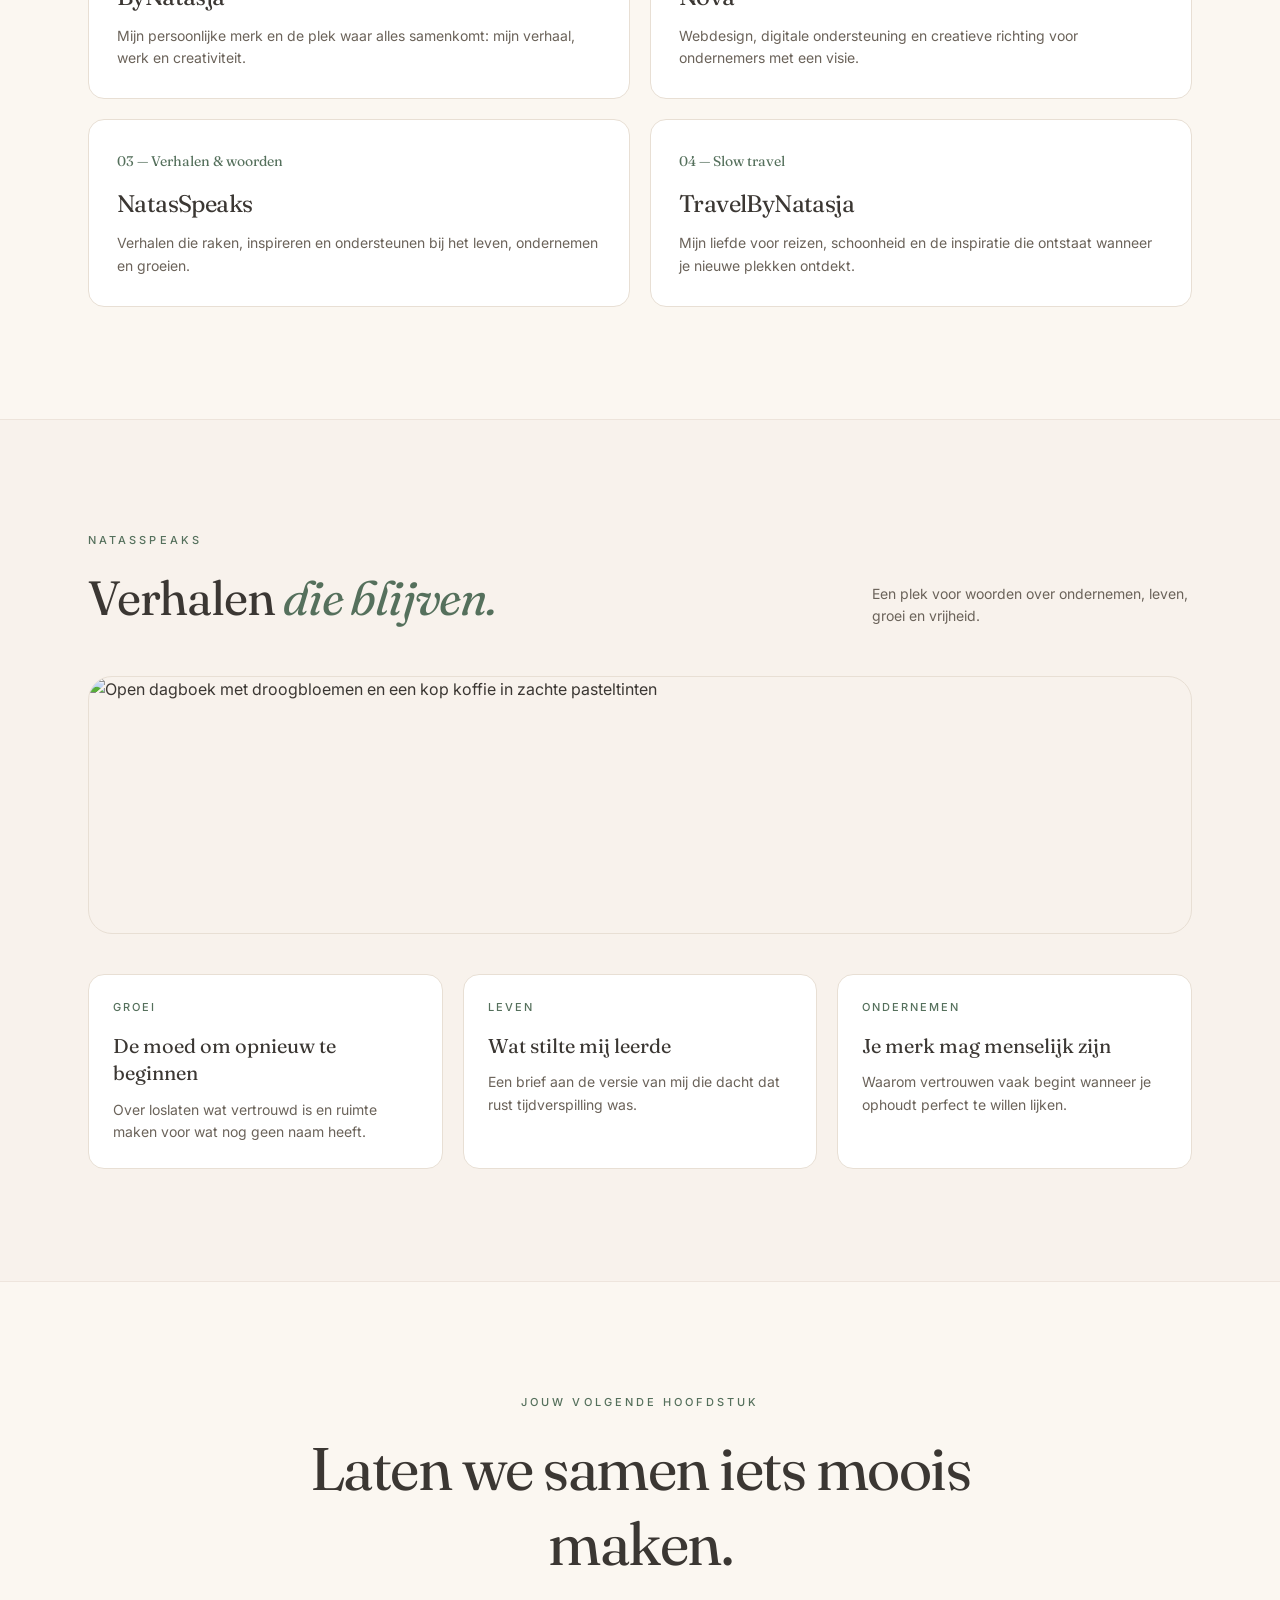
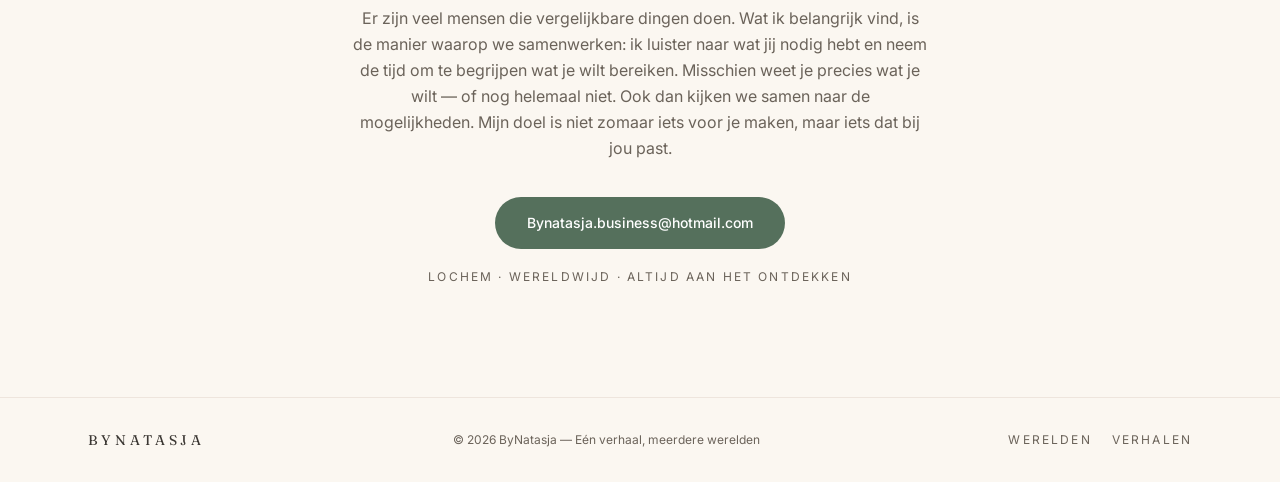
==== commit eb016132: "Add files via upload update" ====
--- a/Aboutmy.HTML
+++ b/Aboutmy.HTML
@@ -1,1014 +1,310 @@
 <!doctype html>
 <html lang="nl">
 <head>
-  <meta charset="UTF-8">
-  <meta name="viewport" content="width=device-width, initial-scale=1.0">
-
+  <meta charset="UTF-8" />
+  <meta name="viewport" content="width=device-width, initial-scale=1.0" />
   <meta
     name="description"
-    content="ByNatasja — één verhaal over creativiteit, webdesign, verhalen, reizen en persoonlijke groei."
-  >
-
-  <title>ByNatasja — Eén verhaal</title>
-
-  <link rel="preconnect" href="https://fonts.googleapis.com">
-  <link rel="preconnect" href="https://fonts.gstatic.com" crossorigin>
-
-  <link href="https://fonts.googleapis.com/css2?family=DM+Mono:wght@300;400&family=DM+Sans:wght@400;500;600&family=Playfair+Display:ital,wght@0,400;0,500;1,400&display=swap" rel="stylesheet">
+    content="ByNatasja — het persoonlijke verhaal van Natasja: creativiteit, webdesign, verhalen, reizen en groei, met ruimte voor jouw verhaal."
+  />
+  <title>ByNatasja — Ruimte voor jouw verhaal</title>
+
+  <link rel="preconnect" href="https://fonts.googleapis.com" />
+  <link rel="preconnect" href="https://fonts.gstatic.com" crossorigin />
+  <link
+    href="https://fonts.googleapis.com/css2?family=Fraunces:ital,opsz,wght@0,9..144,300..600;1,9..144,300..500&family=Inter:wght@400;500;600&display=swap"
+    rel="stylesheet"
+  />
 
   <style>
-    :root {
-      --black: #080e0e;
-      --deep: #10201d;
-      --forest: #294438;
-      --green: #567567;
-      --cream: #eeeae0;
-      --sand: #d9d0c1;
-      --mist: #a8b5ae;
-      --gold: #b99d5e;
-      --line: rgba(238, 234, 224, 0.18);
-
-      --serif: "Playfair Display", Georgia, serif;
-      --sans: "DM Sans", Arial, sans-serif;
-      --mono: "DM Mono", monospace;
-    }
-
-    * {
-      box-sizing: border-box;
-      margin: 0;
-      padding: 0;
-    }
-
-    html {
-      scroll-behavior: smooth;
-    }
-
-    body {
-      background: var(--black);
-      color: var(--cream);
-      font-family: var(--sans);
-      overflow-x: hidden;
-    }
-
-    .grain {
-      position: fixed;
-      inset: 0;
-      z-index: 30;
-      pointer-events: none;
-      opacity: 0.05;
-      background-image: url("data:image/svg+xml,%3Csvg xmlns='http://www.w3.org/2000/svg' width='180' height='180'%3E%3Cfilter id='n'%3E%3CfeTurbulence type='fractalNoise' baseFrequency='.8' numOctaves='3'/%3E%3C/filter%3E%3Crect width='100%25' height='100%25' filter='url(%23n)'/%3E%3C/svg%3E");
-    }
-
-    .progress {
-      position: fixed;
-      top: 0;
-      left: 0;
-      z-index: 100;
-      width: 0;
-      height: 3px;
-      background: var(--gold);
-    }
-
-    .header {
-      position: fixed;
-      z-index: 50;
-      top: 0;
-      left: 0;
-      right: 0;
-
-      display: flex;
-      align-items: center;
-      justify-content: space-between;
-
-      padding: 25px 6vw;
-      transition: 0.4s ease;
-    }
-
-    .header.scrolled {
-      padding: 17px 6vw;
-      background: rgba(8, 14, 14, 0.9);
-      border-bottom: 1px solid var(--line);
-      backdrop-filter: blur(15px);
-    }
-
-    .logo {
-      color: var(--cream);
-      font: 17px var(--mono);
-      letter-spacing: 0.08em;
-      text-decoration: none;
-    }
-
-    .logo span {
-      color: var(--gold);
-    }
-
-    .navigation {
-      display: flex;
-      align-items: center;
-      gap: 30px;
-    }
-
-    .navigation a {
-      color: var(--mist);
-      font: 11px var(--mono);
-      letter-spacing: 0.1em;
-      text-decoration: none;
-      text-transform: uppercase;
-    }
-
-    .navigation a:hover {
-      color: var(--cream);
-    }
-
-    .navigation .nav-cta {
-      padding: 11px 15px;
-      border: 1px solid var(--line);
-      color: var(--cream);
-    }
-
-    .menu-toggle {
-      display: none;
-      border: 0;
-      background: transparent;
-      cursor: pointer;
-    }
-
-    .menu-toggle i {
-      display: block;
-      width: 29px;
-      height: 1px;
-      margin: 7px 0;
-      background: var(--cream);
-    }
-
-    .eyebrow {
-      margin-bottom: 27px;
-      color: var(--mist);
-      font: 10px var(--mono);
-      letter-spacing: 0.2em;
-      text-transform: uppercase;
-    }
-
-    h1,
-    h2,
-    h3 {
-      font-family: var(--serif);
-      font-weight: 400;
-    }
-
-    em {
-      color: var(--gold);
-      font-style: italic;
-    }
-
-    .hero {
-      position: relative;
-      min-height: 100vh;
-
-      display: grid;
-      grid-template-columns: 0.9fr 1.1fr;
-      align-items: center;
-      gap: 8vw;
-
-      padding: 150px 10vw 100px;
-      overflow: hidden;
-
-      background:
-        linear-gradient(110deg, rgba(8, 14, 14, 0.96) 40%, rgba(8, 14, 14, 0.25)),
-        url("file.jpg") center / cover;
-    }
-
-    .hero::after {
-      position: absolute;
-      inset: 0;
-      content: "";
-      background: radial-gradient(
-        circle at 70% 45%,
-        rgba(73, 111, 91, 0.25),
-        transparent 35%
-      );
-    }
-
-    .hero-copy,
-    .hero-card {
-      position: relative;
-      z-index: 2;
-    }
-
-    .hero h1 {
-      max-width: 850px;
-      font-size: clamp(62px, 9vw, 135px);
-      line-height: 0.88;
-      letter-spacing: -0.07em;
-    }
-
-    .hero-intro {
-      max-width: 480px;
-      margin-top: 35px;
-      color: var(--mist);
-      font-size: 16px;
-      line-height: 1.8;
-    }
-
-    .hero-links {
-      display: flex;
-      align-items: center;
-      gap: 25px;
-      margin-top: 45px;
-    }
-
-    .button {
-      display: inline-block;
-      padding: 16px 21px;
-      color: var(--black);
-      background: var(--gold);
-      font: 11px var(--mono);
-      letter-spacing: 0.1em;
-      text-decoration: none;
-      text-transform: uppercase;
-      transition: 0.3s ease;
-    }
-
-    .button:hover {
-      transform: translateY(-3px);
-      box-shadow: 0 14px 30px rgba(185, 157, 94, 0.25);
-    }
-
-    .text-link {
-      color: var(--cream);
-      font: 11px var(--mono);
-      letter-spacing: 0.1em;
-      text-decoration: none;
-      text-transform: uppercase;
-    }
-
-    .hero-card {
-      min-height: 550px;
-      display: flex;
-      align-items: end;
-      padding: 30px;
-      border: 1px solid rgba(185, 157, 94, 0.5);
-      background:
-        linear-gradient(transparent 30%, rgba(5, 10, 9, 0.85)),
-        url("2.jpg") center / cover;
-    }
-
-    .hero-card-content {
-      max-width: 430px;
-    }
-
-    .hero-card h2 {
-      font-size: clamp(40px, 5vw, 70px);
-      line-height: 0.95;
-    }
-
-    .hero-card p {
-      margin-top: 18px;
-      color: var(--mist);
-      line-height: 1.7;
-    }
-
-    .section {
-      padding: 145px 10vw;
-    }
-
-    .about {
-      display: grid;
-      grid-template-columns: 0.8fr 1.2fr;
-      gap: 10vw;
-
-      color: var(--black);
-      background: var(--cream);
-    }
-
-    .about h2,
-    .worlds h2,
-    .travel h2,
-    .stories h2,
-    .contact h2 {
-      font-size: clamp(50px, 7vw, 95px);
-      line-height: 0.95;
-      letter-spacing: -0.06em;
-    }
-
-    .about-content {
-      max-width: 620px;
-    }
-
-    .about-content .lead {
-      margin-bottom: 30px;
-      font: 400 27px / 1.55 var(--serif);
-    }
-
-    .about-content p:not(.lead) {
-      margin-bottom: 25px;
-      color: #5b6962;
-      font-size: 16px;
-      line-height: 1.85;
-    }
-
-    .line-link {
-      display: inline-block;
-      margin-top: 18px;
-      padding-bottom: 9px;
-      border-bottom: 1px solid var(--black);
-      color: var(--black);
-      font: 11px var(--mono);
-      letter-spacing: 0.1em;
-      text-decoration: none;
-      text-transform: uppercase;
-    }
-
-    .line-link span {
-      margin-left: 10px;
-      color: var(--gold);
-    }
-
-    .worlds {
-      color: var(--cream);
-      background: var(--deep);
-    }
-
-    .worlds-header,
-    .stories-header {
-      display: flex;
-      align-items: end;
-      justify-content: space-between;
-      gap: 30px;
-      margin-bottom: 65px;
-    }
-
-    .worlds-header p,
-    .stories-header p {
-      max-width: 260px;
-      color: var(--mist);
-      font: 12px / 1.7 var(--mono);
-    }
-
-    .world-grid {
-      display: grid;
-      grid-template-columns: repeat(2, 1fr);
-      gap: 20px;
-    }
-
-    .world-card {
-      min-height: 400px;
-      display: flex;
-      flex-direction: column;
-      justify-content: end;
-      padding: 30px;
-      border: 1px solid var(--line);
-      text-decoration: none;
-      background-position: center;
-      background-size: cover;
-      transition: 0.5s ease;
-    }
-
-    .world-card:nth-child(1) {
-      background-image: 
-        linear-gradient(transparent 25%, rgba(5, 10, 9, 0.9)),
-        url("logo-bynatasja.png");
-    }
-
-    .world-card:nth-child(2) {
-      background-image: 
-        linear-gradient(transparent 25%, rgba(5, 10, 9, 0.9)),
-        url("logo-nova.png"); 
-    }
-
-    .world-card:nth-child(3) {
-      background-image:
-        linear-gradient(transparent 25%, rgba(5, 10, 9, 0.9)),
-        url("logo-natasspeaks.png"); 
-    }
-
-    .world-card:nth-child(4) {
-      background-image: 
-      linear-gradient(transparent 25%, rgba(5, 10, 9, 0.9)),
-        url("logo-travelbynatasja02.png"),
-    }
-
-    .world-card:hover {
-      transform: translateY(-7px);
-      border-color: var(--gold);
-    }
-
-    .world-number {
-      margin-bottom: 14px;
-      color: var(--gold);
-      font: 11px var(--mono);
-    }
-
-    .world-card h3 {
-      font-size: 44px;
-    }
-
-    .world-card p {
-      max-width: 400px;
-      margin-top: 13px;
-      color: var(--mist);
-      line-height: 1.7;
-    }
-
-    .travel {
-      display: grid;
-      grid-template-columns: 1.1fr 0.9fr;
-      gap: 10vw;
-      align-items: center;
-
-      color: var(--cream);
-      background: var(--forest);
-    }
-
-    .travel-image {
-      min-height: 610px;
-      background:
-        linear-gradient(transparent 25%, rgba(5, 10, 9, 0.7)),
-        url("2.jpg") center / cover;
-    }
-
-    .travel-content p:not(.eyebrow) {
-      max-width: 480px;
-      margin: 30px 0;
-      color: var(--mist);
-      font-size: 16px;
-      line-height: 1.85;
-    }
-
-    .travel-note {
-      margin-top: 40px;
-      color: var(--gold);
-      font: 11px var(--mono);
-      letter-spacing: 0.12em;
-      text-transform: uppercase;
-    }
-
-    .stories {
-      color: var(--black);
-      background: var(--sand);
-    }
-
-    .story-grid {
-      display: grid;
-      grid-template-columns: repeat(3, 1fr);
-      gap: 20px;
-    }
-
-    .story-card {
-      min-height: 350px;
-      display: flex;
-      flex-direction: column;
-      justify-content: end;
-      padding: 25px;
-      color: var(--cream);
-      text-decoration: none;
-      background: var(--forest);
-      transition: 0.4s ease;
-    }
-
-    .story-card:hover {
-      transform: translateY(-7px);
-      background: var(--deep);
-    }
-
-    .story-card:nth-child(2) {
-      background: var(--deep);
-    }
-
-    .story-card:nth-child(3) {
-      background: #526665;
-    }
-
-    .story-tag {
-      margin-bottom: 15px;
-      color: var(--gold);
-      font: 10px var(--mono);
-      letter-spacing: 0.12em;
-      text-transform: uppercase;
-    }
-
-    .story-card h3 {
-      font-size: 32px;
-      line-height: 1.05;
-    }
-
-    .story-card p {
-      margin-top: 13px;
-      color: var(--mist);
-      font-size: 14px;
-      line-height: 1.65;
-    }
-
-    .contact {
-      text-align: center;
-      background: var(--black);
-    }
-
-    .contact h2 {
-      font-size: clamp(58px, 8vw, 115px);
-    }
-
-    .contact p:not(.eyebrow) {
-      max-width: 570px;
-      margin: 35px auto;
-      color: var(--mist);
-      font-size: 16px;
-      line-height: 1.8;
-    }
-
-    .contact-mail {
-      display: inline-block;
-      padding-bottom: 12px;
-      border-bottom: 1px solid var(--gold);
-      color: var(--cream);
-      font: 19px var(--mono);
-      text-decoration: none;
-    }
-
-    .contact-mail span {
-      margin-left: 12px;
-      color: var(--gold);
-    }
-
-    footer {
-      display: flex;
-      justify-content: space-between;
-      align-items: center;
-      padding: 27px 6vw;
-      color: var(--mist);
-      background: #050909;
-      font: 10px var(--mono);
-    }
-
-    footer a {
-      color: inherit;
-      text-decoration: none;
-    }
-
-    footer div {
-      display: flex;
-      gap: 20px;
-    }
-
-    .reveal {
-      opacity: 0;
-      transform: translateY(25px);
-      transition: opacity 0.8s ease, transform 0.8s ease;
-    }
-
-    .reveal.visible {
-      opacity: 1;
-      transform: translateY(0);
-    }
-
-    @media (max-width: 800px) {
-      .header {
-        padding: 22px 7vw;
-      }
-
-      .menu-toggle {
-        display: block;
-        position: relative;
-        z-index: 60;
-      }
-
-      .navigation {
-        position: fixed;
-        inset: 0;
-
-        display: flex;
-        flex-direction: column;
-        align-items: flex-start;
-        justify-content: center;
-
-        padding: 12vw;
-        gap: 28px;
-        background: var(--black);
-
-        transform: translateX(100%);
-        transition: 0.4s ease;
-      }
-
-      .navigation.open {
-        transform: translateX(0);
-      }
-
-      .navigation a {
-        font-size: 16px;
-      }
-
-      .hero,
-      .about,
-      .travel {
-        display: block;
-        padding: 100px 7vw;
-      }
-
-      .hero h1 {
-        font-size: clamp(58px, 16vw, 105px);
-      }
-
-      .hero-card {
-        min-height: 450px;
-        margin-top: 60px;
-      }
-
-      .worlds,
-      .stories,
-      .section {
-        padding: 100px 7vw;
-      }
-
-      .worlds-header,
-      .stories-header {
-        display: block;
-      }
-
-      .worlds-header p,
-      .stories-header p {
-        margin-top: 24px;
-      }
-
-      .world-grid,
-      .story-grid {
-        grid-template-columns: 1fr;
-      }
-
-      .world-card {
-        min-height: 350px;
-      }
-
-      .travel-image {
-        min-height: 450px;
-        margin-bottom: 60px;
-      }
-
-      footer {
-        display: block;
-        text-align: center;
-      }
-
-      footer p {
-        margin: 17px 0;
-      }
-
-      footer div {
-        justify-content: center;
-      }
-    }
+@layer properties{@supports (((-webkit-hyphens:none)) and (not (margin-trim:inline))) or ((-moz-orient:inline) and (not (color:rgb(from red r g b)))){*,:before,:after,::backdrop{--tw-translate-x:0;--tw-translate-y:0;--tw-translate-z:0;--tw-rotate-x:initial;--tw-rotate-y:initial;--tw-rotate-z:initial;--tw-skew-x:initial;--tw-skew-y:initial;--tw-pan-x:initial;--tw-pan-y:initial;--tw-pinch-zoom:initial;--tw-space-y-reverse:0;--tw-space-x-reverse:0;--tw-border-style:solid;--tw-gradient-position:initial;--tw-gradient-from:#0000;--tw-gradient-via:#0000;--tw-gradient-to:#0000;--tw-gradient-stops:initial;--tw-gradient-via-stops:initial;--tw-gradient-from-position:0%;--tw-gradient-via-position:50%;--tw-gradient-to-position:100%;--tw-leading:initial;--tw-font-weight:initial;--tw-tracking:initial;--tw-ordinal:initial;--tw-slashed-zero:initial;--tw-numeric-figure:initial;--tw-numeric-spacing:initial;--tw-numeric-fraction:initial;--tw-shadow:0 0 #0000;--tw-shadow-color:initial;--tw-shadow-alpha:100%;--tw-inset-shadow:0 0 #0000;--tw-inset-shadow-color:initial;--tw-inset-shadow-alpha:100%;--tw-ring-color:initial;--tw-ring-shadow:0 0 #0000;--tw-inset-ring-color:initial;--tw-inset-ring-shadow:0 0 #0000;--tw-ring-inset:initial;--tw-ring-offset-width:0px;--tw-ring-offset-color:#fff;--tw-ring-offset-shadow:0 0 #0000;--tw-outline-style:solid;--tw-blur:initial;--tw-brightness:initial;--tw-contrast:initial;--tw-grayscale:initial;--tw-hue-rotate:initial;--tw-invert:initial;--tw-opacity:initial;--tw-saturate:initial;--tw-sepia:initial;--tw-drop-shadow:initial;--tw-drop-shadow-color:initial;--tw-drop-shadow-alpha:100%;--tw-drop-shadow-size:initial;--tw-backdrop-blur:initial;--tw-backdrop-brightness:initial;--tw-backdrop-contrast:initial;--tw-backdrop-grayscale:initial;--tw-backdrop-hue-rotate:initial;--tw-backdrop-invert:initial;--tw-backdrop-opacity:initial;--tw-backdrop-saturate:initial;--tw-backdrop-sepia:initial;--tw-duration:initial;--tw-ease:initial;--tw-content:"";--tw-scale-x:1;--tw-scale-y:1;--tw-scale-z:1}}}@layer theme{:root,:host{--font-mono:ui-monospace, SFMono-Regular, Menlo, Monaco, Consolas, "Liberation Mono", "Courier New", monospace;--color-blue-500:oklch(62.3% .214 259.815);--color-blue-900:oklch(37.9% .146 265.522);--color-violet-900:oklch(38% .189 293.745);--color-purple-500:oklch(62.7% .265 303.9);--color-pink-500:oklch(65.6% .241 354.308);--color-neutral-100:oklch(97% 0 0);--color-neutral-200:oklch(92.2% 0 0);--color-neutral-300:oklch(87% 0 0);--color-neutral-500:oklch(55.6% 0 0);--color-neutral-800:oklch(26.9% 0 0);--color-neutral-900:oklch(20.5% 0 0);--color-neutral-950:oklch(14.5% 0 0);--color-white:#fff;--spacing:.25rem;--container-xs:20rem;--container-md:28rem;--container-xl:36rem;--container-2xl:42rem;--container-3xl:48rem;--container-4xl:56rem;--container-6xl:72rem;--text-xs:.75rem;--text-xs--line-height:calc(1 / .75);--text-sm:.875rem;--text-sm--line-height:calc(1.25 / .875);--text-base:1rem;--text-base--line-height: 1.5 ;--text-lg:1.125rem;--text-lg--line-height:calc(1.75 / 1.125);--text-xl:1.25rem;--text-xl--line-height:calc(1.75 / 1.25);--text-2xl:1.5rem;--text-2xl--line-height:calc(2 / 1.5);--text-3xl:1.875rem;--text-3xl--line-height: 1.2 ;--text-4xl:2.25rem;--text-4xl--line-height:calc(2.5 / 2.25);--text-5xl:3rem;--text-5xl--line-height:1;--text-6xl:3.75rem;--text-6xl--line-height:1;--text-7xl:4.5rem;--text-7xl--line-height:1;--text-8xl:6rem;--text-8xl--line-height:1;--font-weight-medium:500;--font-weight-semibold:600;--font-weight-bold:700;--tracking-tight:-.025em;--leading-tight:1.25;--leading-snug:1.375;--leading-relaxed:1.625;--radius-2xl:1rem;--radius-3xl:1.5rem;--ease-in-out:cubic-bezier(.4, 0, .2, 1);--animate-pulse:pulse 2s cubic-bezier(.4, 0, .6, 1) infinite;--blur-3xl:64px;--default-transition-duration:.15s;--default-transition-timing-function:cubic-bezier(.4, 0, .2, 1);--default-font-family:var(--font-body);--default-mono-font-family:var(--font-mono)}}@layer base{*,:after,:before,::backdrop{box-sizing:border-box;border:0 solid;margin:0;padding:0}::file-selector-button{box-sizing:border-box;border:0 solid;margin:0;padding:0}html,:host{-webkit-text-size-adjust:100%;tab-size:4;line-height:1.5;font-family:var(--default-font-family,ui-sans-serif, system-ui, sans-serif, "Apple Color Emoji", "Segoe UI Emoji", "Segoe UI Symbol", "Noto Color Emoji");font-feature-settings:var(--default-font-feature-settings,normal);font-variation-settings:var(--default-font-variation-settings,normal);-webkit-tap-highlight-color:transparent}hr{height:0;color:inherit;border-top-width:1px}abbr:where([title]){-webkit-text-decoration:underline dotted;text-decoration:underline dotted}h1,h2,h3,h4,h5,h6{font-size:inherit;font-weight:inherit}a{color:inherit;-webkit-text-decoration:inherit;text-decoration:inherit}b,strong{font-weight:bolder}code,kbd,samp,pre{font-family:var(--default-mono-font-family,ui-monospace, SFMono-Regular, Menlo, Monaco, Consolas, "Liberation Mono", "Courier New", monospace);font-feature-settings:var(--default-mono-font-feature-settings,normal);font-variation-settings:var(--default-mono-font-variation-settings,normal);font-size:1em}small{font-size:80%}sub,sup{vertical-align:baseline;font-size:75%;line-height:0;position:relative}sub{bottom:-.25em}sup{top:-.5em}table{text-indent:0;border-color:inherit;border-collapse:collapse}:-moz-focusring{outline:auto}progress{vertical-align:baseline}summary{display:list-item}ol,ul,menu{list-style:none}img,svg,video,canvas,audio,iframe,embed,object{vertical-align:middle;display:block}img,video{max-width:100%;height:auto}button,input,select,optgroup,textarea{font:inherit;font-feature-settings:inherit;font-variation-settings:inherit;letter-spacing:inherit;color:inherit;opacity:1;background-color:#0000;border-radius:0}::file-selector-button{font:inherit;font-feature-settings:inherit;font-variation-settings:inherit;letter-spacing:inherit;color:inherit;opacity:1;background-color:#0000;border-radius:0}:where(select:is([multiple],[size])) optgroup{font-weight:bolder}:where(select:is([multiple],[size])) optgroup option{padding-inline-start:20px}::file-selector-button{margin-inline-end:4px}::placeholder{opacity:1}@supports (not ((-webkit-appearance:-apple-pay-button))) or (contain-intrinsic-size:1px){::placeholder{color:currentColor}@supports (color:color-mix(in lab,red,red)){::placeholder{color:color-mix(in oklab,currentcolor 50%,transparent)}}}textarea{resize:vertical}::-webkit-search-decoration{-webkit-appearance:none}::-webkit-date-and-time-value{min-height:1lh;text-align:inherit}::-webkit-datetime-edit{display:inline-flex}::-webkit-datetime-edit-fields-wrapper{padding:0}::-webkit-datetime-edit{padding-block:0}::-webkit-datetime-edit-year-field{padding-block:0}::-webkit-datetime-edit-month-field{padding-block:0}::-webkit-datetime-edit-day-field{padding-block:0}::-webkit-datetime-edit-hour-field{padding-block:0}::-webkit-datetime-edit-minute-field{padding-block:0}::-webkit-datetime-edit-second-field{padding-block:0}::-webkit-datetime-edit-millisecond-field{padding-block:0}::-webkit-datetime-edit-meridiem-field{padding-block:0}::-webkit-calendar-picker-indicator{line-height:1}:-moz-ui-invalid{box-shadow:none}button,input:where([type=button],[type=reset],[type=submit]){appearance:button}::file-selector-button{appearance:button}::-webkit-inner-spin-button{height:auto}::-webkit-outer-spin-button{height:auto}[hidden]:where(:not([hidden=until-found])){display:none!important}*{border-color:var(--border);outline-color:var(--ring)}@supports (color:color-mix(in lab,red,red)){*{outline-color:color-mix(in oklab,var(--ring) 50%,transparent)}}body{background-color:var(--background);font-family:var(--font-body);color:var(--foreground)}h1,h2,h3,h4{font-family:var(--font-heading);font-weight:400}}@layer components;@layer utilities{.pointer-events-none{pointer-events:none}.invisible{visibility:hidden}.visible{visibility:visible}.sr-only{clip-path:inset(50%);white-space:nowrap;border-width:0;width:1px;height:1px;margin:-1px;padding:0;position:absolute;overflow:hidden}.absolute{position:absolute}.fixed{position:fixed}.relative{position:relative}.static{position:static}.sticky{position:sticky}.inset-0{inset:0}.-top-12{top:calc(var(--spacing) * -12)}.top-0{top:0}.top-1\/2{top:50%}.top-\[-71\.5\%\]{top:-71.5%}.top-\[10\%\]{top:10%}.top-\[2000px\]{top:2000px}.top-\[calc\(50\%\+200px\)\]{top:calc(50% + 200px)}.top-\[calc\(50\%-80\%\)\]{top:-30%}.-right-12{right:calc(var(--spacing) * -12)}.-bottom-12{bottom:calc(var(--spacing) * -12)}.-left-0{left:0}.-left-12{left:calc(var(--spacing) * -12)}.left-0{left:0}.left-1\/2{left:50%}.left-\[10\%\]{left:10%}.left-\[calc\(50\%-80\%\)\]{left:-30%}.left-\[calc\(50\%-500px\)\]{left:calc(50% - 500px)}.z-0{z-index:0}.z-10{z-index:10}.z-40{z-index:40}.z-50{z-index:50}.z-\[3\]{z-index:3}.z-\[7\]{z-index:7}.container{width:100%}@media(min-width:40rem){.container{max-width:40rem}}@media(min-width:48rem){.container{max-width:48rem}}@media(min-width:64rem){.container{max-width:64rem}}@media(min-width:80rem){.container{max-width:80rem}}@media(min-width:96rem){.container{max-width:96rem}}.-mx-2{margin-inline:calc(var(--spacing) * -2)}.mx-auto{margin-inline:auto}.-mt-4{margin-top:calc(var(--spacing) * -4)}.mt-2{margin-top:calc(var(--spacing) * 2)}.mt-3{margin-top:calc(var(--spacing) * 3)}.mt-4{margin-top:calc(var(--spacing) * 4)}.mt-5{margin-top:calc(var(--spacing) * 5)}.mt-6{margin-top:calc(var(--spacing) * 6)}.mt-8{margin-top:calc(var(--spacing) * 8)}.mt-9{margin-top:calc(var(--spacing) * 9)}.mt-10{margin-top:calc(var(--spacing) * 10)}.mt-12{margin-top:calc(var(--spacing) * 12)}.mt-14{margin-top:calc(var(--spacing) * 14)}.mt-16{margin-top:calc(var(--spacing) * 16)}.mr-\[var\(--slide-spacing\)\]{margin-right:var(--slide-spacing)}.mb-4{margin-bottom:calc(var(--spacing) * 4)}.-ml-4{margin-left:calc(var(--spacing) * -4)}.block{display:block}.flex{display:flex}.grid{display:grid}.hidden{display:none}.inline{display:inline}.inline-block{display:inline-block}.inline-flex{display:inline-flex}.inline-grid{display:inline-grid}.table{display:table}.table-caption{display:table-caption}.table-cell{display:table-cell}.table-row{display:table-row}.aspect-square{aspect-ratio:1}.size-1{width:var(--spacing);height:var(--spacing)}.size-2\.5{width:calc(var(--spacing) * 2.5);height:calc(var(--spacing) * 2.5)}.size-3{width:calc(var(--spacing) * 3);height:calc(var(--spacing) * 3)}.size-4{width:calc(var(--spacing) * 4);height:calc(var(--spacing) * 4)}.size-5{width:calc(var(--spacing) * 5);height:calc(var(--spacing) * 5)}.size-7{width:calc(var(--spacing) * 7);height:calc(var(--spacing) * 7)}.size-8{width:calc(var(--spacing) * 8);height:calc(var(--spacing) * 8)}.size-9{width:calc(var(--spacing) * 9);height:calc(var(--spacing) * 9)}.size-10{width:calc(var(--spacing) * 10);height:calc(var(--spacing) * 10)}.size-20{width:calc(var(--spacing) * 20);height:calc(var(--spacing) * 20)}.size-\[80\%\]{width:80%;height:80%}.size-\[160\%\]{width:160%;height:160%}.size-full{width:100%;height:100%}.h-0{height:0}.h-2{height:calc(var(--spacing) * 2)}.h-8{height:calc(var(--spacing) * 8)}.h-9{height:calc(var(--spacing) * 9)}.h-10{height:calc(var(--spacing) * 10)}.h-12{height:calc(var(--spacing) * 12)}.h-28{height:calc(var(--spacing) * 28)}.h-40{height:calc(var(--spacing) * 40)}.h-44{height:calc(var(--spacing) * 44)}.h-52{height:calc(var(--spacing) * 52)}.h-56{height:calc(var(--spacing) * 56)}.h-60{height:calc(var(--spacing) * 60)}.h-64{height:calc(var(--spacing) * 64)}.h-\[140\%\]{height:140%}.h-\[2000px\]{height:2000px}.h-\[calc\(100\%-1px\)\]{height:calc(100% - 1px)}.h-\[var\(--slide-height\)\]{height:var(--slide-height)}.h-full{height:100%}.min-h-screen{min-height:100vh}.w-0{width:0}.w-40{width:calc(var(--spacing) * 40)}.w-\[30\%\]{width:30%}.w-auto{width:auto}.w-fit{width:fit-content}.w-full{width:100%}.max-w-2xl{max-width:var(--container-2xl)}.max-w-3xl{max-width:var(--container-3xl)}.max-w-4xl{max-width:var(--container-4xl)}.max-w-6xl{max-width:var(--container-6xl)}.max-w-md{max-width:var(--container-md)}.max-w-xl{max-width:var(--container-xl)}.max-w-xs{max-width:var(--container-xs)}.min-w-0{min-width:0}.flex-1{flex:1}.flex-none{flex:none}.shrink-0{flex-shrink:0}.grow-0{flex-grow:0}.basis-\[var\(--slide-size\)\]{flex-basis:var(--slide-size)}.basis-full{flex-basis:100%}.caption-bottom{caption-side:bottom}.origin-\(--radix-tooltip-content-transform-origin\){transform-origin:var(--radix-tooltip-content-transform-origin)}.origin-\[calc\(50\%\+400px\)\]{transform-origin:calc(50% + 400px)}.origin-\[calc\(50\%-400px\)\]{transform-origin:calc(50% - 400px)}.origin-\[calc\(50\%_-_800px\)_calc\(50\%_\+_200px\)\]{transform-origin:calc(50% - 800px) calc(50% + 200px)}.-translate-x-1\/2{--tw-translate-x: -50% ;translate:var(--tw-translate-x) var(--tw-translate-y)}.-translate-y-1\/2{--tw-translate-y: -50% ;translate:var(--tw-translate-x) var(--tw-translate-y)}.translate-y-0\.5{--tw-translate-y:calc(var(--spacing) * .5);translate:var(--tw-translate-x) var(--tw-translate-y)}.translate-y-\[calc\(-50\%_-_2px\)\]{--tw-translate-y: calc(-50% - 2px) ;translate:var(--tw-translate-x) var(--tw-translate-y)}.rotate-45{rotate:45deg}.rotate-90{rotate:90deg}.\[transform\:translate3d\(-50\%\,0\,0\)\]{transform:translate(-50%)}.transform{transform:var(--tw-rotate-x,) var(--tw-rotate-y,) var(--tw-rotate-z,) var(--tw-skew-x,) var(--tw-skew-y,)}.animate-pulse{animation:var(--animate-pulse)}.cursor-pointer{cursor:pointer}.touch-pan-y{--tw-pan-y:pan-y;touch-action:var(--tw-pan-x,) var(--tw-pan-y,) var(--tw-pinch-zoom,)}.touch-pinch-zoom{--tw-pinch-zoom:pinch-zoom;touch-action:var(--tw-pan-x,) var(--tw-pan-y,) var(--tw-pinch-zoom,)}.resize{resize:both}.flex-col{flex-direction:column}.flex-wrap{flex-wrap:wrap}.items-center{align-items:center}.items-start{align-items:flex-start}.justify-between{justify-content:space-between}.justify-center{justify-content:center}.justify-end{justify-content:flex-end}.gap-1{gap:var(--spacing)}.gap-1\.5{gap:calc(var(--spacing) * 1.5)}.gap-2{gap:calc(var(--spacing) * 2)}.gap-3{gap:calc(var(--spacing) * 3)}.gap-4{gap:calc(var(--spacing) * 4)}.gap-5{gap:calc(var(--spacing) * 5)}.gap-6{gap:calc(var(--spacing) * 6)}.gap-8{gap:calc(var(--spacing) * 8)}.gap-10{gap:calc(var(--spacing) * 10)}:where(.space-y-2>:not(:last-child)){--tw-space-y-reverse:0;margin-block-start:calc(calc(var(--spacing) * 2) * var(--tw-space-y-reverse));margin-block-end:calc(calc(var(--spacing) * 2) * calc(1 - var(--tw-space-y-reverse)))}:where(.space-y-3>:not(:last-child)){--tw-space-y-reverse:0;margin-block-start:calc(calc(var(--spacing) * 3) * var(--tw-space-y-reverse));margin-block-end:calc(calc(var(--spacing) * 3) * calc(1 - var(--tw-space-y-reverse)))}:where(.space-y-4>:not(:last-child)){--tw-space-y-reverse:0;margin-block-start:calc(calc(var(--spacing) * 4) * var(--tw-space-y-reverse));margin-block-end:calc(calc(var(--spacing) * 4) * calc(1 - var(--tw-space-y-reverse)))}:where(.space-y-16>:not(:last-child)){--tw-space-y-reverse:0;margin-block-start:calc(calc(var(--spacing) * 16) * var(--tw-space-y-reverse));margin-block-end:calc(calc(var(--spacing) * 16) * calc(1 - var(--tw-space-y-reverse)))}.gap-x-5{column-gap:calc(var(--spacing) * 5)}:where(.-space-x-3>:not(:last-child)){--tw-space-x-reverse:0;margin-inline-start:calc(calc(var(--spacing) * -3) * var(--tw-space-x-reverse));margin-inline-end:calc(calc(var(--spacing) * -3) * calc(1 - var(--tw-space-x-reverse)))}.gap-y-2{row-gap:calc(var(--spacing) * 2)}.gap-y-4{row-gap:calc(var(--spacing) * 4)}.overflow-hidden{overflow:hidden}.overflow-x-auto{overflow-x:auto}.rounded-2xl{border-radius:var(--radius-2xl)}.rounded-3xl{border-radius:var(--radius-3xl)}.rounded-\[2px\]{border-radius:2px}.rounded-full{border-radius:3.40282e38px}.rounded-lg{border-radius:var(--radius)}.rounded-md{border-radius:calc(var(--radius) - 2px)}.rounded-xl{border-radius:calc(var(--radius) + 4px)}.rounded-b-full{border-bottom-right-radius:3.40282e38px;border-bottom-left-radius:3.40282e38px}.border{border-style:var(--tw-border-style);border-width:1px}.border-2{border-style:var(--tw-border-style);border-width:2px}.border-4{border-style:var(--tw-border-style);border-width:4px}.border-t{border-top-style:var(--tw-border-style);border-top-width:1px}.border-b{border-bottom-style:var(--tw-border-style);border-bottom-width:1px}.border-none{--tw-border-style:none;border-style:none}.border-border,.border-border\/70{border-color:var(--border)}@supports (color:color-mix(in lab,red,red)){.border-border\/70{border-color:color-mix(in oklab,var(--border) 70%,transparent)}}.border-foreground\/20{border-color:var(--foreground)}@supports (color:color-mix(in lab,red,red)){.border-foreground\/20{border-color:color-mix(in oklab,var(--foreground) 20%,transparent)}}.border-input{border-color:var(--input)}.border-transparent{border-color:#0000}.bg-accent{background-color:var(--accent)}.bg-background,.bg-background\/85{background-color:var(--background)}@supports (color:color-mix(in lab,red,red)){.bg-background\/85{background-color:color-mix(in oklab,var(--background) 85%,transparent)}}.bg-border{background-color:var(--border)}.bg-card,.bg-card\/70{background-color:var(--card)}@supports (color:color-mix(in lab,red,red)){.bg-card\/70{background-color:color-mix(in oklab,var(--card) 70%,transparent)}}.bg-destructive{background-color:var(--destructive)}.bg-foreground{background-color:var(--foreground)}.bg-muted,.bg-muted\/50{background-color:var(--muted)}@supports (color:color-mix(in lab,red,red)){.bg-muted\/50{background-color:color-mix(in oklab,var(--muted) 50%,transparent)}}.bg-neutral-100{background-color:var(--color-neutral-100)}.bg-neutral-500{background-color:var(--color-neutral-500)}.bg-primary{background-color:var(--primary)}.bg-primary-ink{background-color:var(--primary-ink)}.bg-primary\/20{background-color:var(--primary)}@supports (color:color-mix(in lab,red,red)){.bg-primary\/20{background-color:color-mix(in oklab,var(--primary) 20%,transparent)}}.bg-secondary,.bg-secondary\/40{background-color:var(--secondary)}@supports (color:color-mix(in lab,red,red)){.bg-secondary\/40{background-color:color-mix(in oklab,var(--secondary) 40%,transparent)}}.bg-transparent{background-color:#0000}.bg-gradient-to-br{--tw-gradient-position:to bottom right in oklab;background-image:linear-gradient(var(--tw-gradient-stops))}.bg-gradient-to-tr{--tw-gradient-position:to top right in oklab;background-image:linear-gradient(var(--tw-gradient-stops))}.bg-\[radial-gradient\(circle_at_center\,rgba\(var\(--fifth-color\)\,0\.8\)_0\%\,rgba\(var\(--fifth-color\)\,0\)_50\%\)\]{background-image:radial-gradient(circle at center,rgba(var(--fifth-color),.8),rgba(var(--fifth-color),0) 50%)}.bg-\[radial-gradient\(circle_at_center\,rgba\(var\(--first-color\)\,0\.8\)_0\%\,rgba\(var\(--first-color\)\,0\)_50\%\)\]{background-image:radial-gradient(circle at center,rgba(var(--first-color),.8),rgba(var(--first-color),0) 50%)}.bg-\[radial-gradient\(circle_at_center\,rgba\(var\(--fourth-color\)\,0\.8\)_0\%\,rgba\(var\(--fourth-color\)\,0\)_50\%\)\]{background-image:radial-gradient(circle at center,rgba(var(--fourth-color),.8),rgba(var(--fourth-color),0) 50%)}.bg-\[radial-gradient\(circle_at_center\,rgba\(var\(--second-color\)\,0\.8\)_0\%\,rgba\(var\(--second-color\)\,0\)_50\%\)\]{background-image:radial-gradient(circle at center,rgba(var(--second-color),.8),rgba(var(--second-color),0) 50%)}.bg-\[radial-gradient\(circle_at_center\,rgba\(var\(--sixth-color\)\,0\.8\)_0\%\,rgba\(var\(--sixth-color\)\,0\)_50\%\)\]{background-image:radial-gradient(circle at center,rgba(var(--sixth-color),.8),rgba(var(--sixth-color),0) 50%)}.bg-\[radial-gradient\(circle_at_center\,rgba\(var\(--third-color\)\,0\.8\)_0\%\,rgba\(var\(--third-color\)\,0\)_50\%\)\]{background-image:radial-gradient(circle at center,rgba(var(--third-color),.8),rgba(var(--third-color),0) 50%)}.bg-\[radial-gradient\(ellipse_at_bottom\,_\#262626_0\%\,_\#000_100\%\)\]{background-image:radial-gradient(at bottom,#262626,#000)}.from-blue-500{--tw-gradient-from:var(--color-blue-500);--tw-gradient-stops:var(--tw-gradient-via-stops,var(--tw-gradient-position), var(--tw-gradient-from) var(--tw-gradient-from-position), var(--tw-gradient-to) var(--tw-gradient-to-position))}.from-muted{--tw-gradient-from:var(--muted);--tw-gradient-stops:var(--tw-gradient-via-stops,var(--tw-gradient-position), var(--tw-gradient-from) var(--tw-gradient-from-position), var(--tw-gradient-to) var(--tw-gradient-to-position))}.from-violet-900{--tw-gradient-from:var(--color-violet-900);--tw-gradient-stops:var(--tw-gradient-via-stops,var(--tw-gradient-position), var(--tw-gradient-from) var(--tw-gradient-from-position), var(--tw-gradient-to) var(--tw-gradient-to-position))}.via-background{--tw-gradient-via:var(--background);--tw-gradient-via-stops:var(--tw-gradient-position), var(--tw-gradient-from) var(--tw-gradient-from-position), var(--tw-gradient-via) var(--tw-gradient-via-position), var(--tw-gradient-to) var(--tw-gradient-to-position);--tw-gradient-stops:var(--tw-gradient-via-stops)}.via-purple-500{--tw-gradient-via:var(--color-purple-500);--tw-gradient-via-stops:var(--tw-gradient-position), var(--tw-gradient-from) var(--tw-gradient-from-position), var(--tw-gradient-via) var(--tw-gradient-via-position), var(--tw-gradient-to) var(--tw-gradient-to-position);--tw-gradient-stops:var(--tw-gradient-via-stops)}.to-blue-900{--tw-gradient-to:var(--color-blue-900);--tw-gradient-stops:var(--tw-gradient-via-stops,var(--tw-gradient-position), var(--tw-gradient-from) var(--tw-gradient-from-position), var(--tw-gradient-to) var(--tw-gradient-to-position))}.to-muted{--tw-gradient-to:var(--muted);--tw-gradient-stops:var(--tw-gradient-via-stops,var(--tw-gradient-position), var(--tw-gradient-from) var(--tw-gradient-from-position), var(--tw-gradient-to) var(--tw-gradient-to-position))}.to-pink-500{--tw-gradient-to:var(--color-pink-500);--tw-gradient-stops:var(--tw-gradient-via-stops,var(--tw-gradient-position), var(--tw-gradient-from) var(--tw-gradient-from-position), var(--tw-gradient-to) var(--tw-gradient-to-position))}.\[background-size\:100\%_200\%\]{background-size:100% 200%}.bg-\[length\:400\%_400\%\]{background-size:400% 400%}.\[background-position\:0\%_100\%\]{background-position:0 100%}.fill-foreground{fill:var(--foreground)}.fill-primary{fill:var(--primary)}.object-cover{object-fit:cover}.p-2{padding:calc(var(--spacing) * 2)}.p-6{padding:calc(var(--spacing) * 6)}.p-7{padding:calc(var(--spacing) * 7)}.p-\[3px\]{padding:3px}.px-2{padding-inline:calc(var(--spacing) * 2)}.px-3{padding-inline:calc(var(--spacing) * 3)}.px-4{padding-inline:calc(var(--spacing) * 4)}.px-6{padding-inline:calc(var(--spacing) * 6)}.px-7{padding-inline:calc(var(--spacing) * 7)}.px-8{padding-inline:calc(var(--spacing) * 8)}.py-0\.5{padding-block:calc(var(--spacing) * .5)}.py-1{padding-block:var(--spacing)}.py-1\.5{padding-block:calc(var(--spacing) * 1.5)}.py-2{padding-block:calc(var(--spacing) * 2)}.py-3{padding-block:calc(var(--spacing) * 3)}.py-4{padding-block:calc(var(--spacing) * 4)}.py-6{padding-block:calc(var(--spacing) * 6)}.py-8{padding-block:calc(var(--spacing) * 8)}.py-16{padding-block:calc(var(--spacing) * 16)}.py-20{padding-block:calc(var(--spacing) * 20)}.pt-0{padding-top:0}.pt-4{padding-top:calc(var(--spacing) * 4)}.pt-16{padding-top:calc(var(--spacing) * 16)}.pb-4{padding-bottom:calc(var(--spacing) * 4)}.pb-20{padding-bottom:calc(var(--spacing) * 20)}.pl-4{padding-left:calc(var(--spacing) * 4)}.text-center{text-align:center}.text-left{text-align:left}.align-middle{vertical-align:middle}.font-display{font-family:var(--font-heading)}.text-2xl{font-size:var(--text-2xl);line-height:var(--tw-leading,var(--text-2xl--line-height))}.text-3xl{font-size:var(--text-3xl);line-height:var(--tw-leading,var(--text-3xl--line-height))}.text-4xl{font-size:var(--text-4xl);line-height:var(--tw-leading,var(--text-4xl--line-height))}.text-5xl{font-size:var(--text-5xl);line-height:var(--tw-leading,var(--text-5xl--line-height))}.text-6xl{font-size:var(--text-6xl);line-height:var(--tw-leading,var(--text-6xl--line-height))}.text-base{font-size:var(--text-base);line-height:var(--tw-leading,var(--text-base--line-height))}.text-lg{font-size:var(--text-lg);line-height:var(--tw-leading,var(--text-lg--line-height))}.text-sm{font-size:var(--text-sm);line-height:var(--tw-leading,var(--text-sm--line-height))}.text-xl{font-size:var(--text-xl);line-height:var(--tw-leading,var(--text-xl--line-height))}.text-xs{font-size:var(--text-xs);line-height:var(--tw-leading,var(--text-xs--line-height))}.text-\[11px\]{font-size:11px}.leading-\[1\.02\]{--tw-leading:1.02;line-height:1.02}.leading-none{--tw-leading:1;line-height:1}.leading-relaxed{--tw-leading:var(--leading-relaxed);line-height:var(--leading-relaxed)}.leading-snug{--tw-leading:var(--leading-snug);line-height:var(--leading-snug)}.leading-tight{--tw-leading:var(--leading-tight);line-height:var(--leading-tight)}.font-bold{--tw-font-weight:var(--font-weight-bold);font-weight:var(--font-weight-bold)}.font-medium{--tw-font-weight:var(--font-weight-medium);font-weight:var(--font-weight-medium)}.font-semibold{--tw-font-weight:var(--font-weight-semibold);font-weight:var(--font-weight-semibold)}.tracking-\[0\.18em\]{--tw-tracking:.18em;letter-spacing:.18em}.tracking-\[0\.28em\]{--tw-tracking:.28em;letter-spacing:.28em}.tracking-tight{--tw-tracking:var(--tracking-tight);letter-spacing:var(--tracking-tight)}.text-balance{text-wrap:balance}.whitespace-nowrap{white-space:nowrap}.text-accent-foreground{color:var(--accent-foreground)}.text-background{color:var(--background)}.text-card-foreground{color:var(--card-foreground)}.text-destructive{color:var(--destructive)}.text-foreground{color:var(--foreground)}.text-muted-foreground{color:var(--muted-foreground)}.text-primary{color:var(--primary)}.text-primary-foreground{color:var(--primary-foreground)}.text-primary-ink{color:var(--primary-ink)}.text-secondary{color:var(--secondary)}.text-secondary-foreground{color:var(--secondary-foreground)}.text-white{color:var(--color-white)}.uppercase{text-transform:uppercase}.italic{font-style:italic}.tabular-nums{--tw-numeric-spacing:tabular-nums;font-variant-numeric:var(--tw-ordinal,) var(--tw-slashed-zero,) var(--tw-numeric-figure,) var(--tw-numeric-spacing,) var(--tw-numeric-fraction,)}.underline-offset-4{text-underline-offset:4px}.opacity-10{opacity:.1}.opacity-50{opacity:.5}.opacity-60{opacity:.6}.opacity-70{opacity:.7}.opacity-75{opacity:.75}.mix-blend-hard-light{mix-blend-mode:hard-light}.mix-blend-overlay{mix-blend-mode:overlay}.mix-blend-plus-darker{mix-blend-mode:plus-darker}.shadow-sm{--tw-shadow:0 1px 3px 0 var(--tw-shadow-color,#0000001a), 0 1px 2px -1px var(--tw-shadow-color,#0000001a);box-shadow:var(--tw-inset-shadow),var(--tw-inset-ring-shadow),var(--tw-ring-offset-shadow),var(--tw-ring-shadow),var(--tw-shadow)}.shadow-xs{--tw-shadow:0 1px 2px 0 var(--tw-shadow-color,#0000000d);box-shadow:var(--tw-inset-shadow),var(--tw-inset-ring-shadow),var(--tw-ring-offset-shadow),var(--tw-ring-shadow),var(--tw-shadow)}.ring{--tw-ring-shadow:var(--tw-ring-inset,) 0 0 0 calc(1px + var(--tw-ring-offset-width)) var(--tw-ring-color,currentcolor);box-shadow:var(--tw-inset-shadow),var(--tw-inset-ring-shadow),var(--tw-ring-offset-shadow),var(--tw-ring-shadow),var(--tw-shadow)}.outline{outline-style:var(--tw-outline-style);outline-width:1px}.blur{--tw-blur:blur(8px);filter:var(--tw-blur,) var(--tw-brightness,) var(--tw-contrast,) var(--tw-grayscale,) var(--tw-hue-rotate,) var(--tw-invert,) var(--tw-saturate,) var(--tw-sepia,) var(--tw-drop-shadow,)}.blur-3xl{--tw-blur:blur(var(--blur-3xl));filter:var(--tw-blur,) var(--tw-brightness,) var(--tw-contrast,) var(--tw-grayscale,) var(--tw-hue-rotate,) var(--tw-invert,) var(--tw-saturate,) var(--tw-sepia,) var(--tw-drop-shadow,)}.filter{filter:var(--tw-blur,) var(--tw-brightness,) var(--tw-contrast,) var(--tw-grayscale,) var(--tw-hue-rotate,) var(--tw-invert,) var(--tw-saturate,) var(--tw-sepia,) var(--tw-drop-shadow,)}.backdrop-blur{--tw-backdrop-blur:blur(8px);-webkit-backdrop-filter:var(--tw-backdrop-blur,) var(--tw-backdrop-brightness,) var(--tw-backdrop-contrast,) var(--tw-backdrop-grayscale,) var(--tw-backdrop-hue-rotate,) var(--tw-backdrop-invert,) var(--tw-backdrop-opacity,) var(--tw-backdrop-saturate,) var(--tw-backdrop-sepia,);backdrop-filter:var(--tw-backdrop-blur,) var(--tw-backdrop-brightness,) var(--tw-backdrop-contrast,) var(--tw-backdrop-grayscale,) var(--tw-backdrop-hue-rotate,) var(--tw-backdrop-invert,) var(--tw-backdrop-opacity,) var(--tw-backdrop-saturate,) var(--tw-backdrop-sepia,)}.transition{transition-property:color,background-color,border-color,outline-color,text-decoration-color,fill,stroke,--tw-gradient-from,--tw-gradient-via,--tw-gradient-to,opacity,box-shadow,transform,translate,scale,rotate,filter,-webkit-backdrop-filter,backdrop-filter,display,content-visibility,overlay,pointer-events;transition-timing-function:var(--tw-ease,var(--default-transition-timing-function));transition-duration:var(--tw-duration,var(--default-transition-duration))}.transition-\[box-shadow\,_color\,_background-color\,_border-color\,_outline-color\,_text-decoration-color\,_fill\,_stroke\]{transition-property:box-shadow,color,background-color,border-color,outline-color,text-decoration-color,fill,stroke;transition-timing-function:var(--tw-ease,var(--default-transition-timing-function));transition-duration:var(--tw-duration,var(--default-transition-duration))}.transition-\[color\,box-shadow\]{transition-property:color,box-shadow;transition-timing-function:var(--tw-ease,var(--default-transition-timing-function));transition-duration:var(--tw-duration,var(--default-transition-duration))}.transition-all{transition-property:all;transition-timing-function:var(--tw-ease,var(--default-transition-timing-function));transition-duration:var(--tw-duration,var(--default-transition-duration))}.transition-colors{transition-property:color,background-color,border-color,outline-color,text-decoration-color,fill,stroke,--tw-gradient-from,--tw-gradient-via,--tw-gradient-to;transition-timing-function:var(--tw-ease,var(--default-transition-timing-function));transition-duration:var(--tw-duration,var(--default-transition-duration))}.transition-transform{transition-property:transform,translate,scale,rotate;transition-timing-function:var(--tw-ease,var(--default-transition-timing-function));transition-duration:var(--tw-duration,var(--default-transition-duration))}.duration-200{--tw-duration:.2s;transition-duration:.2s}.duration-500{--tw-duration:.5s;transition-duration:.5s}.ease-in-out{--tw-ease:var(--ease-in-out);transition-timing-function:var(--ease-in-out)}.outline-none{--tw-outline-style:none;outline-style:none}.select-none{-webkit-user-select:none;user-select:none}.\[--liquid-button-background-color\:var\(--accent\)\]{--liquid-button-background-color:var(--accent)}.\[--liquid-button-background-color\:var\(--transparent\)\]{--liquid-button-background-color:var(--transparent)}.\[--liquid-button-color\:var\(--destructive\)\]{--liquid-button-color:var(--destructive)}.\[--liquid-button-color\:var\(--primary\)\]{--liquid-button-color:var(--primary)}.\[--liquid-button-color\:var\(--secondary\)\]{--liquid-button-color:var(--secondary)}.\[--ripple-button-ripple-color\:var\(--accent-foreground\)\]{--ripple-button-ripple-color:var(--accent-foreground)}.\[--ripple-button-ripple-color\:var\(--destructive-foreground\)\]{--ripple-button-ripple-color:var(--destructive-foreground)}.\[--ripple-button-ripple-color\:var\(--foreground\)\]{--ripple-button-ripple-color:var(--foreground)}.\[--ripple-button-ripple-color\:var\(--primary-foreground\)\]{--ripple-button-ripple-color:var(--primary-foreground)}.\[--ripple-button-ripple-color\:var\(--secondary-foreground\)\]{--ripple-button-ripple-color:var(--secondary-foreground)}.\[--slide-height\:9rem\]{--slide-height:9rem}.\[--slide-size\:55\%\]{--slide-size:55%}.\[--slide-spacing\:1\.5rem\]{--slide-spacing:1.5rem}.\[background\:linear-gradient\(20deg\,\#00f8f1\,\#ffbd1e40_16\.5\%\,\#fe848f_33\%\,\#fe848f40_49\.5\%\,\#00f8f1_66\%\,\#00f8f180_85\.5\%\,\#ffbd1e_100\%\)_0_100\%_\/_100\%_200\%\]{background:linear-gradient(20deg,#00f8f1,#ffbd1e40 16.5%,#fe848f,#fe848f40,#00f8f1 66%,#00f8f180 85.5%,#ffbd1e) 0 100%/100% 200%}.\[clip-path\:polygon\(50\%_0\%\,_100\%_25\%\,_100\%_75\%\,_50\%_100\%\,_0\%_75\%\,_0\%_25\%\)\]{clip-path:polygon(50% 0%,100% 25%,100% 75%,50% 100%,0% 75%,0% 25%)}.backface-hidden{backface-visibility:hidden}.selection\:bg-primary ::selection{background-color:var(--primary)}.selection\:bg-primary::selection{background-color:var(--primary)}.selection\:text-primary-foreground ::selection{color:var(--primary-foreground)}.selection\:text-primary-foreground::selection{color:var(--primary-foreground)}.file\:text-foreground::file-selector-button{color:var(--foreground)}.placeholder\:text-muted-foreground::placeholder{color:var(--muted-foreground)}.before\:absolute:before{content:var(--tw-content);position:absolute}.before\:top-0:before{content:var(--tw-content);top:0}.before\:top-1\/2:before{content:var(--tw-content);top:50%}.before\:left-0:before{content:var(--tw-content);left:0}.before\:left-1\/2:before{content:var(--tw-content);left:50%}.before\:block:before{content:var(--tw-content);display:block}.before\:size-\[140\%\]:before{content:var(--tw-content);width:140%;height:140%}.before\:h-full:before{content:var(--tw-content);height:100%}.before\:w-full:before{content:var(--tw-content);width:100%}.before\:\[transform\:translate3d\(-50\%\,-50\%\,0\)\]:before{content:var(--tw-content);transform:translate(-50%,-50%)}.before\:bg-white:before{content:var(--tw-content);background-color:var(--color-white)}.before\:opacity-100:before{content:var(--tw-content);opacity:1}.before\:transition-all:before{content:var(--tw-content);transition-property:all;transition-timing-function:var(--tw-ease,var(--default-transition-timing-function));transition-duration:var(--tw-duration,var(--default-transition-duration))}.before\:duration-1000:before{content:var(--tw-content);--tw-duration:1s;transition-duration:1s}.before\:content-\[\"\"\]:before,.before\:content-\[\'\'\]:before{--tw-content:"";content:var(--tw-content)}.before\:\[background\:radial-gradient\(ellipse_at_50\%_55\%\,transparent_10\%\,white_50\%\)\]:before{content:var(--tw-content);background:radial-gradient(at 50% 55%,#0000 10%,#fff 50%)}.after\:absolute:after{content:var(--tw-content);position:absolute}.after\:inset-\[var\(--hexagon-margin\)\]:after{content:var(--tw-content);inset:var(--hexagon-margin)}.after\:top-1\/2:after{content:var(--tw-content);top:50%}.after\:left-1\/2:after{content:var(--tw-content);left:50%}.after\:z-\[5\]:after{content:var(--tw-content);z-index:5}.after\:block:after{content:var(--tw-content);display:block}.after\:size-full:after{content:var(--tw-content);width:100%;height:100%}.after\:\[transform\:translate3d\(-50\%\,-50\%\,0\)\]:after{content:var(--tw-content);transform:translate(-50%,-50%)}.after\:bg-white:after{content:var(--tw-content);background-color:var(--color-white)}.after\:mix-blend-overlay:after{content:var(--tw-content);mix-blend-mode:overlay}.after\:content-\[\"\"\]:after,.after\:content-\[\'\'\]:after{--tw-content:"";content:var(--tw-content)}.after\:\[background\:radial-gradient\(ellipse_at_50\%_75\%\,\#a900ff_20\%\,transparent_75\%\)\]:after{content:var(--tw-content);background:radial-gradient(at 50% 75%,#a900ff 20%,#0000 75%)}.after\:\[clip-path\:polygon\(50\%_0\%\,_100\%_25\%\,_100\%_75\%\,_50\%_100\%\,_0\%_75\%\,_0\%_25\%\)\]:after{content:var(--tw-content);clip-path:polygon(50% 0%,100% 25%,100% 75%,50% 100%,0% 75%,0% 25%)}.last\:border-b-0:last-child{border-bottom-style:var(--tw-border-style);border-bottom-width:0}@media(hover:hover){.hover\:-translate-y-0\.5:hover{--tw-translate-y:calc(var(--spacing) * -.5);translate:var(--tw-translate-x) var(--tw-translate-y)}.hover\:scale-105:hover{--tw-scale-x:105%;--tw-scale-y:105%;--tw-scale-z:105%;scale:var(--tw-scale-x) var(--tw-scale-y)}.hover\:border-primary:hover,.hover\:border-primary\/60:hover{border-color:var(--primary)}@supports (color:color-mix(in lab,red,red)){.hover\:border-primary\/60:hover{border-color:color-mix(in oklab,var(--primary) 60%,transparent)}}.hover\:bg-accent:hover,.hover\:bg-accent\/90:hover{background-color:var(--accent)}@supports (color:color-mix(in lab,red,red)){.hover\:bg-accent\/90:hover{background-color:color-mix(in oklab,var(--accent) 90%,transparent)}}.hover\:bg-destructive\/90:hover{background-color:var(--destructive)}@supports (color:color-mix(in lab,red,red)){.hover\:bg-destructive\/90:hover{background-color:color-mix(in oklab,var(--destructive) 90%,transparent)}}.hover\:bg-muted:hover,.hover\:bg-muted\/50:hover{background-color:var(--muted)}@supports (color:color-mix(in lab,red,red)){.hover\:bg-muted\/50:hover{background-color:color-mix(in oklab,var(--muted) 50%,transparent)}}.hover\:bg-primary\/90:hover{background-color:var(--primary)}@supports (color:color-mix(in lab,red,red)){.hover\:bg-primary\/90:hover{background-color:color-mix(in oklab,var(--primary) 90%,transparent)}}.hover\:bg-secondary\/80:hover{background-color:var(--secondary)}@supports (color:color-mix(in lab,red,red)){.hover\:bg-secondary\/80:hover{background-color:color-mix(in oklab,var(--secondary) 80%,transparent)}}.hover\:text-accent-foreground:hover{color:var(--accent-foreground)}.hover\:text-foreground:hover{color:var(--foreground)}.hover\:text-primary-foreground:hover{color:var(--primary-foreground)}.hover\:text-primary-ink:hover{color:var(--primary-ink)}.hover\:text-secondary-foreground:hover{color:var(--secondary-foreground)}.hover\:underline:hover{text-decoration-line:underline}.hover\:before\:bg-neutral-200:hover:before{content:var(--tw-content);background-color:var(--color-neutral-200)}.hover\:before\:opacity-100:hover:before{content:var(--tw-content);opacity:1}.hover\:before\:duration-0:hover:before{content:var(--tw-content);--tw-duration:0s;transition-duration:0s}.hover\:after\:bg-neutral-100:hover:after{content:var(--tw-content);background-color:var(--color-neutral-100)}.hover\:after\:opacity-100:hover:after{content:var(--tw-content);opacity:1}.hover\:after\:duration-0:hover:after{content:var(--tw-content);--tw-duration:0s;transition-duration:0s}}.focus-visible\:border-ring:focus-visible{border-color:var(--ring)}.focus-visible\:ring-\[3px\]:focus-visible{--tw-ring-shadow:var(--tw-ring-inset,) 0 0 0 calc(3px + var(--tw-ring-offset-width)) var(--tw-ring-color,currentcolor);box-shadow:var(--tw-inset-shadow),var(--tw-inset-ring-shadow),var(--tw-ring-offset-shadow),var(--tw-ring-shadow),var(--tw-shadow)}.focus-visible\:ring-destructive\/20:focus-visible{--tw-ring-color:var(--destructive)}@supports (color:color-mix(in lab,red,red)){.focus-visible\:ring-destructive\/20:focus-visible{--tw-ring-color:color-mix(in oklab, var(--destructive) 20%, transparent)}}.focus-visible\:ring-ring\/50:focus-visible{--tw-ring-color:var(--ring)}@supports (color:color-mix(in lab,red,red)){.focus-visible\:ring-ring\/50:focus-visible{--tw-ring-color:color-mix(in oklab, var(--ring) 50%, transparent)}}.focus-visible\:outline-1:focus-visible{outline-style:var(--tw-outline-style);outline-width:1px}.focus-visible\:outline-ring:focus-visible{outline-color:var(--ring)}.disabled\:pointer-events-none:disabled{pointer-events:none}.disabled\:cursor-not-allowed:disabled{cursor:not-allowed}.disabled\:opacity-50:disabled{opacity:.5}.has-\[\>svg\]\:px-2\.5:has(>svg){padding-inline:calc(var(--spacing) * 2.5)}.has-\[\>svg\]\:px-3:has(>svg){padding-inline:calc(var(--spacing) * 3)}.has-\[\>svg\]\:px-4:has(>svg){padding-inline:calc(var(--spacing) * 4)}.aria-invalid\:border-destructive[aria-invalid=true]{border-color:var(--destructive)}.aria-invalid\:ring-destructive\/20[aria-invalid=true]{--tw-ring-color:var(--destructive)}@supports (color:color-mix(in lab,red,red)){.aria-invalid\:ring-destructive\/20[aria-invalid=true]{--tw-ring-color:color-mix(in oklab, var(--destructive) 20%, transparent)}}.data-\[orientation\=horizontal\]\:h-px[data-orientation=horizontal]{height:1px}.data-\[orientation\=horizontal\]\:w-full[data-orientation=horizontal]{width:100%}.data-\[orientation\=vertical\]\:h-full[data-orientation=vertical]{height:100%}.data-\[orientation\=vertical\]\:w-px[data-orientation=vertical]{width:1px}.data-\[side\=\'bottom\'\]\:translate-y-\[1px\][data-side=bottom]{--tw-translate-y:1px;translate:var(--tw-translate-x) var(--tw-translate-y)}.data-\[side\=\'left\'\]\:translate-x-\[-1px\][data-side=left]{--tw-translate-x:-1px;translate:var(--tw-translate-x) var(--tw-translate-y)}.data-\[side\=\'right\'\]\:translate-x-\[1px\][data-side=right]{--tw-translate-x:1px;translate:var(--tw-translate-x) var(--tw-translate-y)}.data-\[side\=\'top\'\]\:translate-y-\[-1px\][data-side=top]{--tw-translate-y:-1px;translate:var(--tw-translate-x) var(--tw-translate-y)}.data-\[state\=active\]\:bg-background[data-state=active]{background-color:var(--background)}.data-\[state\=active\]\:text-foreground[data-state=active]{color:var(--foreground)}.data-\[state\=active\]\:shadow-sm[data-state=active]{--tw-shadow:0 1px 3px 0 var(--tw-shadow-color,#0000001a), 0 1px 2px -1px var(--tw-shadow-color,#0000001a);box-shadow:var(--tw-inset-shadow),var(--tw-inset-ring-shadow),var(--tw-ring-offset-shadow),var(--tw-ring-shadow),var(--tw-shadow)}.data-\[state\=selected\]\:bg-muted[data-state=selected]{background-color:var(--muted)}@media(min-width:40rem){.sm\:h-64{height:calc(var(--spacing) * 64)}.sm\:h-80{height:calc(var(--spacing) * 80)}.sm\:grid-cols-2{grid-template-columns:repeat(2,minmax(0,1fr))}.sm\:grid-cols-3{grid-template-columns:repeat(3,minmax(0,1fr))}.sm\:flex-row{flex-direction:row}.sm\:items-end{align-items:flex-end}.sm\:justify-between{justify-content:space-between}.sm\:gap-6{gap:calc(var(--spacing) * 6)}:where(.sm\:space-y-24>:not(:last-child)){--tw-space-y-reverse:0;margin-block-start:calc(calc(var(--spacing) * 24) * var(--tw-space-y-reverse));margin-block-end:calc(calc(var(--spacing) * 24) * calc(1 - var(--tw-space-y-reverse)))}.sm\:py-28{padding-block:calc(var(--spacing) * 28)}.sm\:pt-24{padding-top:calc(var(--spacing) * 24)}.sm\:text-left{text-align:left}.sm\:text-4xl{font-size:var(--text-4xl);line-height:var(--tw-leading,var(--text-4xl--line-height))}.sm\:text-5xl{font-size:var(--text-5xl);line-height:var(--tw-leading,var(--text-5xl--line-height))}.sm\:text-6xl{font-size:var(--text-6xl);line-height:var(--tw-leading,var(--text-6xl--line-height))}.sm\:text-7xl{font-size:var(--text-7xl);line-height:var(--tw-leading,var(--text-7xl--line-height))}.sm\:\[--slide-height\:13rem\]{--slide-height:13rem}}@media(min-width:48rem){.md\:size-24{width:calc(var(--spacing) * 24);height:calc(var(--spacing) * 24)}.md\:h-80{height:calc(var(--spacing) * 80)}.md\:w-60{width:calc(var(--spacing) * 60)}.md\:grid-cols-3{grid-template-columns:repeat(3,minmax(0,1fr))}.md\:text-5xl{font-size:var(--text-5xl);line-height:var(--tw-leading,var(--text-5xl--line-height))}.md\:text-sm{font-size:var(--text-sm);line-height:var(--tw-leading,var(--text-sm--line-height))}.md\:\[--slide-height\:18rem\]{--slide-height:18rem}}@media(min-width:64rem){.lg\:order-1{order:1}.lg\:order-2{order:2}.lg\:h-\[26rem\]{height:26rem}.lg\:grid-cols-2{grid-template-columns:repeat(2,minmax(0,1fr))}.lg\:grid-cols-\[1\.4fr_1fr\]{grid-template-columns:1.4fr 1fr}.lg\:items-end{align-items:flex-end}.lg\:gap-14{gap:calc(var(--spacing) * 14)}.lg\:text-8xl{font-size:var(--text-8xl);line-height:var(--tw-leading,var(--text-8xl--line-height))}}.dark\:border-input:is(.dark *){border-color:var(--input)}.dark\:bg-destructive\/60:is(.dark *){background-color:var(--destructive)}@supports (color:color-mix(in lab,red,red)){.dark\:bg-destructive\/60:is(.dark *){background-color:color-mix(in oklab,var(--destructive) 60%,transparent)}}.dark\:bg-input\/30:is(.dark *){background-color:var(--input)}@supports (color:color-mix(in lab,red,red)){.dark\:bg-input\/30:is(.dark *){background-color:color-mix(in oklab,var(--input) 30%,transparent)}}.dark\:bg-neutral-900:is(.dark *){background-color:var(--color-neutral-900)}.dark\:text-muted-foreground:is(.dark *){color:var(--muted-foreground)}.dark\:opacity-20:is(.dark *){opacity:.2}.dark\:mix-blend-plus-lighter:is(.dark *){mix-blend-mode:plus-lighter}.dark\:\[background\:linear-gradient\(20deg\,\#00f8f1\,\#ffbd1e20_16\.5\%\,\#fe848f_33\%\,\#fe848f20_49\.5\%\,\#00f8f1_66\%\,\#00f8f160_85\.5\%\,\#ffbd1e_100\%\)_0_100\%_\/_100\%_200\%\]:is(.dark *){background:linear-gradient(20deg,#00f8f1,#ffbd1e20 16.5%,#fe848f,#fe848f20,#00f8f1 66%,#00f8f160 85.5%,#ffbd1e) 0 100%/100% 200%}.dark\:\[background\:repeating-linear-gradient\(transparent\,transparent_1px\,white_1px\,white_2px\)\]:is(.dark *){background:repeating-linear-gradient(#0000,#0000 1px,#fff 1px 2px)}.dark\:before\:bg-neutral-950:is(.dark *):before{content:var(--tw-content);background-color:var(--color-neutral-950)}.dark\:before\:\[background\:radial-gradient\(ellipse_at_50\%_55\%\,transparent_10\%\,black_50\%\)\]:is(.dark *):before{content:var(--tw-content);background:radial-gradient(at 50% 55%,#0000 10%,#000 50%)}.dark\:after\:bg-neutral-950:is(.dark *):after{content:var(--tw-content);background-color:var(--color-neutral-950)}@media(hover:hover){.dark\:hover\:bg-accent\/50:is(.dark *):hover{background-color:var(--accent)}@supports (color:color-mix(in lab,red,red)){.dark\:hover\:bg-accent\/50:is(.dark *):hover{background-color:color-mix(in oklab,var(--accent) 50%,transparent)}}.dark\:hover\:bg-input\/50:is(.dark *):hover{background-color:var(--input)}@supports (color:color-mix(in lab,red,red)){.dark\:hover\:bg-input\/50:is(.dark *):hover{background-color:color-mix(in oklab,var(--input) 50%,transparent)}}.dark\:hover\:before\:bg-neutral-800:is(.dark *):hover:before{content:var(--tw-content);background-color:var(--color-neutral-800)}.dark\:hover\:after\:bg-neutral-900:is(.dark *):hover:after{content:var(--tw-content);background-color:var(--color-neutral-900)}}.dark\:focus-visible\:ring-destructive\/40:is(.dark *):focus-visible{--tw-ring-color:var(--destructive)}@supports (color:color-mix(in lab,red,red)){.dark\:focus-visible\:ring-destructive\/40:is(.dark *):focus-visible{--tw-ring-color:color-mix(in oklab, var(--destructive) 40%, transparent)}}.dark\:aria-invalid\:ring-destructive\/40:is(.dark *)[aria-invalid=true]{--tw-ring-color:var(--destructive)}@supports (color:color-mix(in lab,red,red)){.dark\:aria-invalid\:ring-destructive\/40:is(.dark *)[aria-invalid=true]{--tw-ring-color:color-mix(in oklab, var(--destructive) 40%, transparent)}}.dark\:data-\[state\=active\]\:border-input:is(.dark *)[data-state=active]{border-color:var(--input)}.dark\:data-\[state\=active\]\:bg-input\/30:is(.dark *)[data-state=active]{background-color:var(--input)}@supports (color:color-mix(in lab,red,red)){.dark\:data-\[state\=active\]\:bg-input\/30:is(.dark *)[data-state=active]{background-color:color-mix(in oklab,var(--input) 30%,transparent)}}.dark\:data-\[state\=active\]\:text-foreground:is(.dark *)[data-state=active]{color:var(--foreground)}.\[\&_svg\]\:pointer-events-none svg{pointer-events:none}.\[\&_svg\]\:shrink-0 svg{flex-shrink:0}.\[\&_svg\:not\(\[class\*\=\'size-\'\]\)\]\:size-3\.5 svg:not([class*=size-]){width:calc(var(--spacing) * 3.5);height:calc(var(--spacing) * 3.5)}.\[\&_svg\:not\(\[class\*\=\'size-\'\]\)\]\:size-4 svg:not([class*=size-]){width:calc(var(--spacing) * 4);height:calc(var(--spacing) * 4)}.\[\&_tr\]\:border-b tr{border-bottom-style:var(--tw-border-style);border-bottom-width:1px}.\[\&_tr\:last-child\]\:border-0 tr:last-child{border-style:var(--tw-border-style);border-width:0}.\[\&\:has\(\[role\=checkbox\]\)\]\:pr-0:has([role=checkbox]){padding-right:0}.\[\&\>\[role\=checkbox\]\]\:translate-y-\[2px\]>[role=checkbox]{--tw-translate-y:2px;translate:var(--tw-translate-x) var(--tw-translate-y)}.\[\&\>svg\]\:pointer-events-none>svg{pointer-events:none}.\[\&\>svg\]\:size-3>svg{width:calc(var(--spacing) * 3);height:calc(var(--spacing) * 3)}.\[\&\>tr\]\:last\:border-b-0>tr:last-child{border-bottom-style:var(--tw-border-style);border-bottom-width:0}.\[\&\[data-state\=open\]\>svg\]\:rotate-180[data-state=open]>svg{rotate:180deg}@media(hover:hover){a.\[a\&\]\:hover\:bg-accent:hover{background-color:var(--accent)}a.\[a\&\]\:hover\:bg-destructive\/90:hover{background-color:var(--destructive)}@supports (color:color-mix(in lab,red,red)){a.\[a\&\]\:hover\:bg-destructive\/90:hover{background-color:color-mix(in oklab,var(--destructive) 90%,transparent)}}a.\[a\&\]\:hover\:bg-primary\/90:hover{background-color:var(--primary)}@supports (color:color-mix(in lab,red,red)){a.\[a\&\]\:hover\:bg-primary\/90:hover{background-color:color-mix(in oklab,var(--primary) 90%,transparent)}}a.\[a\&\]\:hover\:bg-secondary\/90:hover{background-color:var(--secondary)}@supports (color:color-mix(in lab,red,red)){a.\[a\&\]\:hover\:bg-secondary\/90:hover{background-color:color-mix(in oklab,var(--secondary) 90%,transparent)}}a.\[a\&\]\:hover\:text-accent-foreground:hover{color:var(--accent-foreground)}}}:root{--radius:1rem;--font-body:"Inter", ui-sans-serif, system-ui, -apple-system, sans-serif;--font-heading:"Fraunces", Georgia, "Times New Roman", serif;--background:#fbf7f1;--foreground:#3b3733;--card:#fff;--card-foreground:#3b3733;--popover:#fff;--popover-foreground:#3b3733;--primary:#7e9b84;--primary-ink:#55705c;--primary-foreground:#fff;--secondary:#f3e9e4;--secondary-foreground:#3b3733;--muted:#f1ebe3;--muted-foreground:#6b635a;--accent:#ead9dc;--accent-foreground:#3b3733;--destructive:#c47b7b;--border:#e8dfd4;--input:#e8dfd4;--ring:#a9bfae}.dark{--background:#2b2a27;--foreground:#f4efe7;--card:#35332f;--card-foreground:#f4efe7;--popover:#35332f;--popover-foreground:#f4efe7;--primary:#a9bfae;--primary-ink:#cfe0d3;--primary-foreground:#2b2a27;--secondary:#3d3a35;--secondary-foreground:#f4efe7;--muted:#3d3a35;--muted-foreground:#c3bcb1;--accent:#4a4247;--accent-foreground:#f4efe7;--destructive:#d99a9a;--border:#ffffff1a;--input:#ffffff26;--ring:#a9bfae}.liquid-glass,.liquid-glass-strong{background-blend-mode:luminosity;-webkit-backdrop-filter:blur(4px);background:#ffffff03;position:relative;overflow:hidden;box-shadow:inset 0 1px 1px #ffffff1a}.liquid-glass:before,.liquid-glass-strong:before{content:"";border-radius:inherit;pointer-events:none;background:linear-gradient(#ffffff73,#ffffff26 20%,#fff0 40% 60%,#ffffff26 80%,#ffffff73);padding:1.4px;position:absolute;inset:0;-webkit-mask-image:linear-gradient(#fff 0 0),linear-gradient(#fff 0 0);-webkit-mask-position:0 0,0 0;-webkit-mask-size:auto,auto;-webkit-mask-repeat:repeat,repeat;-webkit-mask-clip:content-box,border-box;-webkit-mask-origin:content-box,border-box;-webkit-mask-composite:xor;mask-composite:exclude;-webkit-mask-source-type:auto,auto;mask-mode:match-source,match-source}.liquid-glass-strong{-webkit-backdrop-filter:blur(50px);box-shadow:4px 4px 4px #0000000d,inset 0 1px 1px #ffffff1f}.gradient-mesh{background-image:radial-gradient(at 18% 12%,var(--primary) 0%,transparent 55%),radial-gradient(at 82% 88%,var(--accent) 0%,transparent 55%)}@supports (color:color-mix(in lab,red,red)){.gradient-mesh{background-image:radial-gradient(at 18% 12%,color-mix(in oklch,var(--primary) 26%,transparent) 0%,transparent 55%),radial-gradient(at 82% 88%,color-mix(in oklch,var(--accent) 40%,transparent) 0%,transparent 55%)}}.marquee{display:flex;overflow:hidden;-webkit-mask-image:linear-gradient(90deg,#0000,#000 8% 92%,#0000);mask-image:linear-gradient(90deg,#0000,#000 8% 92%,#0000)}.marquee-track{align-items:center;gap:var(--marquee-gap,3rem);padding-right:var(--marquee-gap,3rem);animation:marquee-scroll var(--marquee-duration,30s) linear infinite;flex-shrink:0;display:flex}.marquee:hover .marquee-track{animation-play-state:paused}@keyframes marquee-scroll{0%{transform:translate(0)}to{transform:translate(-100%)}}@media(prefers-reduced-motion:reduce){.marquee-track{animation:none}}@property --tw-translate-x{syntax:"*";inherits:false;initial-value:0}@property --tw-translate-y{syntax:"*";inherits:false;initial-value:0}@property --tw-translate-z{syntax:"*";inherits:false;initial-value:0}@property --tw-rotate-x{syntax:"*";inherits:false}@property --tw-rotate-y{syntax:"*";inherits:false}@property --tw-rotate-z{syntax:"*";inherits:false}@property --tw-skew-x{syntax:"*";inherits:false}@property --tw-skew-y{syntax:"*";inherits:false}@property --tw-pan-x{syntax:"*";inherits:false}@property --tw-pan-y{syntax:"*";inherits:false}@property --tw-pinch-zoom{syntax:"*";inherits:false}@property --tw-space-y-reverse{syntax:"*";inherits:false;initial-value:0}@property --tw-space-x-reverse{syntax:"*";inherits:false;initial-value:0}@property --tw-border-style{syntax:"*";inherits:false;initial-value:solid}@property --tw-gradient-position{syntax:"*";inherits:false}@property --tw-gradient-from{syntax:"<color>";inherits:false;initial-value:#0000}@property --tw-gradient-via{syntax:"<color>";inherits:false;initial-value:#0000}@property --tw-gradient-to{syntax:"<color>";inherits:false;initial-value:#0000}@property --tw-gradient-stops{syntax:"*";inherits:false}@property --tw-gradient-via-stops{syntax:"*";inherits:false}@property --tw-gradient-from-position{syntax:"<length-percentage>";inherits:false;initial-value:0%}@property --tw-gradient-via-position{syntax:"<length-percentage>";inherits:false;initial-value:50%}@property --tw-gradient-to-position{syntax:"<length-percentage>";inherits:false;initial-value:100%}@property --tw-leading{syntax:"*";inherits:false}@property --tw-font-weight{syntax:"*";inherits:false}@property --tw-tracking{syntax:"*";inherits:false}@property --tw-ordinal{syntax:"*";inherits:false}@property --tw-slashed-zero{syntax:"*";inherits:false}@property --tw-numeric-figure{syntax:"*";inherits:false}@property --tw-numeric-spacing{syntax:"*";inherits:false}@property --tw-numeric-fraction{syntax:"*";inherits:false}@property --tw-shadow{syntax:"*";inherits:false;initial-value:0 0 #0000}@property --tw-shadow-color{syntax:"*";inherits:false}@property --tw-shadow-alpha{syntax:"<percentage>";inherits:false;initial-value:100%}@property --tw-inset-shadow{syntax:"*";inherits:false;initial-value:0 0 #0000}@property --tw-inset-shadow-color{syntax:"*";inherits:false}@property --tw-inset-shadow-alpha{syntax:"<percentage>";inherits:false;initial-value:100%}@property --tw-ring-color{syntax:"*";inherits:false}@property --tw-ring-shadow{syntax:"*";inherits:false;initial-value:0 0 #0000}@property --tw-inset-ring-color{syntax:"*";inherits:false}@property --tw-inset-ring-shadow{syntax:"*";inherits:false;initial-value:0 0 #0000}@property --tw-ring-inset{syntax:"*";inherits:false}@property --tw-ring-offset-width{syntax:"<length>";inherits:false;initial-value:0}@property --tw-ring-offset-color{syntax:"*";inherits:false;initial-value:#fff}@property --tw-ring-offset-shadow{syntax:"*";inherits:false;initial-value:0 0 #0000}@property --tw-outline-style{syntax:"*";inherits:false;initial-value:solid}@property --tw-blur{syntax:"*";inherits:false}@property --tw-brightness{syntax:"*";inherits:false}@property --tw-contrast{syntax:"*";inherits:false}@property --tw-grayscale{syntax:"*";inherits:false}@property --tw-hue-rotate{syntax:"*";inherits:false}@property --tw-invert{syntax:"*";inherits:false}@property --tw-opacity{syntax:"*";inherits:false}@property --tw-saturate{syntax:"*";inherits:false}@property --tw-sepia{syntax:"*";inherits:false}@property --tw-drop-shadow{syntax:"*";inherits:false}@property --tw-drop-shadow-color{syntax:"*";inherits:false}@property --tw-drop-shadow-alpha{syntax:"<percentage>";inherits:false;initial-value:100%}@property --tw-drop-shadow-size{syntax:"*";inherits:false}@property --tw-backdrop-blur{syntax:"*";inherits:false}@property --tw-backdrop-brightness{syntax:"*";inherits:false}@property --tw-backdrop-contrast{syntax:"*";inherits:false}@property --tw-backdrop-grayscale{syntax:"*";inherits:false}@property --tw-backdrop-hue-rotate{syntax:"*";inherits:false}@property --tw-backdrop-invert{syntax:"*";inherits:false}@property --tw-backdrop-opacity{syntax:"*";inherits:false}@property --tw-backdrop-saturate{syntax:"*";inherits:false}@property --tw-backdrop-sepia{syntax:"*";inherits:false}@property --tw-duration{syntax:"*";inherits:false}@property --tw-ease{syntax:"*";inherits:false}@property --tw-content{syntax:"*";inherits:false;initial-value:""}@property --tw-scale-x{syntax:"*";inherits:false;initial-value:1}@property --tw-scale-y{syntax:"*";inherits:false;initial-value:1}@property --tw-scale-z{syntax:"*";inherits:false;initial-value:1}@keyframes pulse{50%{opacity:.5}}
+
+
+/* ---------- Scroll-reveal (vervangt de React-animaties) ---------- */
+.fade-in {
+  opacity: 0;
+  transform: translateY(24px);
+  transition: opacity 0.6s cubic-bezier(0.21, 0.47, 0.32, 0.98),
+    transform 0.6s cubic-bezier(0.21, 0.47, 0.32, 0.98);
+}
+.fade-in.is-visible {
+  opacity: 1;
+  transform: translateY(0);
+}
+.stagger-item {
+  opacity: 0;
+  transform: translateY(20px);
+  transition: opacity 0.55s cubic-bezier(0.21, 0.47, 0.32, 0.98),
+    transform 0.55s cubic-bezier(0.21, 0.47, 0.32, 0.98);
+}
+.stagger-item.is-visible {
+  opacity: 1;
+  transform: translateY(0);
+}
+@media (prefers-reduced-motion: reduce) {
+  .fade-in,
+  .stagger-item {
+    transition: none;
+    opacity: 1;
+    transform: none;
+  }
+}
   </style>
 </head>
-
 <body>
-
-  <div class="grain"></div>
-  <div class="progress" id="progress"></div>
-
-  <header class="header" id="header">
-    <a href="#home" class="logo">
-      <span>BY</span>NATASJA
-    </a>
-
-    <button
-      class="menu-toggle"
-      id="menuToggle"
-      aria-label="Menu openen"
-      aria-expanded="false"
-    >
-      <i></i>
-      <i></i>
-    </button>
-
-    <nav class="navigation" id="navigation">
-      <a href="index.html">Home</a>
-      <a href="Aboutmy.HTML">Over mij</a>
-      <a href="#werelden">Werelden</a>
-      <a href="natasspeaks.html">Verhalen</a>
-      <a href="#contact" class="nav-cta">Samenwerken ↗</a>
-    </nav>
-  </header>
-
-  <main>
-
-    <section class="hero" id="home">
-      <div class="hero-copy reveal">
-        <p class="eyebrow">ByNatasja — één verhaal</p>
-
-        <h1>
-          Ruimte voor<br>
-          <em>jouw verhaal.</em>
-        </h1>
-
-        <p class="hero-intro">
-          Schrijver, reiziger, ondernemer— en iemand die gelooft 
-          dat elk verhaal het verdient om gehoord te worden.
-        </p>
-
-        <div class="hero-links">
-          <a class="button" href="#over-mij">
-            Ontdek mijn verhaal ↗
-          </a>
-
-          <a class="text-link" href="#werelden">
-            Bekijk mijn werelden
-          </a>
-        </div>
+  <div class="min-h-screen bg-background text-foreground">
+    <header class="sticky top-0 z-40 border-b border-border/70 bg-background/85 backdrop-blur">
+      <div class="mx-auto flex max-w-6xl flex-col items-center gap-3 px-6 py-4 sm:flex-row sm:justify-between sm:gap-6">
+        <a href="index.html" class="font-display text-xl tracking-[0.28em] text-foreground">BYNATASJA</a>
+        <nav aria-label="Hoofdnavigatie" class="flex flex-wrap items-center justify-center gap-x-5 gap-y-2">
+          <a href="index.html" class="text-[11px] font-medium uppercase tracking-[0.18em] text-muted-foreground transition-colors hover:text-primary-ink">Home</a>
+          <a href="Aboutmy.HTML" class="text-[11px] font-medium uppercase tracking-[0.18em] text-muted-foreground transition-colors hover:text-primary-ink">Over mij</a>
+          <a href="nova copy.html" class="text-[11px] font-medium uppercase tracking-[0.18em] text-muted-foreground transition-colors hover:text-primary-ink">Werk</a>
+          <a href="natasspeaks.html" class="text-[11px] font-medium uppercase tracking-[0.18em] text-muted-foreground transition-colors hover:text-primary-ink">Verhalen</a>
+          <a href="contact.html" class="text-[11px] font-medium uppercase tracking-[0.18em] text-muted-foreground transition-colors hover:text-primary-ink">Samenwerken</a>
+        </nav>
       </div>
-
-      <div class="hero-card reveal">
-        <div class="hero-card-content">
-          <p class="eyebrow">Welkom in mijn wereld</p>
-
-          <h2>
-            Alles wat ik maak,
-            begint met een verhaal.
-          </h2>
-
-          <p>
-            ByNatasja is de plek waar mijn werk, creativiteit,
-            woorden en dromen samenkomen.
-          </p>
+    </header
+
+    <main>
+      <section id="home" class="relative overflow-hidden">
+        <div class="gradient-mesh pointer-events-none absolute inset-0 opacity-60"></div>
+        <div class="relative mx-auto max-w-6xl px-6 pt-16 pb-20 sm:pt-24">
+          <div class="fade-in">
+            <p class="text-[11px] font-medium uppercase tracking-[0.28em] text-primary-ink">ByNatasja · Lochem · Wereldwijd</p>
+          </div>
+
+          <div class="fade-in" style="transition-delay:0.1s">
+            <h1 class="mt-6 max-w-4xl font-display text-5xl leading-[1.02] tracking-tight text-foreground sm:text-7xl lg:text-8xl">Ruimte voor jouw verhaal.</h1>
+          </div>
+
+          <div class="mt-10 grid gap-10 lg:grid-cols-[1.4fr_1fr] lg:items-end">
+            <div class="fade-in" style="transition-delay:0.2s">
+              <p class="max-w-xl text-lg leading-relaxed text-muted-foreground">Ik ben Natasja. Ik maak ruimte voor verhalen — die van jou en die van mij. Met een liefde voor creativiteit, woorden en reizen bouw ik stap voor stap aan ByNatasja.</p>
+              <div class="mt-8 flex flex-wrap items-center gap-4">
+                <a href="#over-mij" class="rounded-full bg-primary-ink px-7 py-3 text-sm font-medium text-primary-foreground transition-transform hover:-translate-y-0.5">Ontdek mijn verhaal</a>
+                <a href="#werelden" class="rounded-full border border-border px-7 py-3 text-sm font-medium text-foreground transition-colors hover:border-primary hover:text-primary-ink">Bekijk mijn werelden</a>
+              </div>
+            </div>
+
+            <div class="fade-in" style="transition-delay:0.3s">
+              <div class="rounded-2xl border border-border bg-card/70 p-6">
+                <p class="font-display text-xl leading-snug text-foreground">Een stukje van mij, waar creativiteit, ideeën, verhalen en werk samenkomen.</p>
+              </div>
+            </div>
+          </div>
+
+          <div class="fade-in" style="transition-delay:0.35s">
+            <div class="mt-14 overflow-hidden rounded-3xl border border-border">
+              <img src="https://cdn.vincen.space/bynatasja-dwazefji/hero.jpg" alt="Zachte pastel sfeer met ochtendlicht, droogbloemen en een open notitieboek" class="h-64 w-full object-cover sm:h-80 lg:h-[26rem]" loading="eager" />
+            </div>
+          </div>
+        </div>
+      </section>
+      <section id="over-mij" class="border-t border-border/70 bg-secondary/40">
+        <div class="mx-auto max-w-6xl px-6 py-20 sm:py-28">
+          <div class="fade-in">
+            <p class="text-[11px] font-medium uppercase tracking-[0.28em] text-primary-ink">Over mij</p>
+            <h2 class="mt-5 max-w-3xl font-display text-4xl leading-tight tracking-tight text-foreground sm:text-6xl">Hallo, ik ben <span class="italic text-primary-ink">Natasja.</span></h2>
+            <p class="mt-6 max-w-2xl text-lg leading-relaxed text-muted-foreground">Hieronder vertel ik je graag wat meer over wie ik ben, hoe ByNatasja begon en waar ik van hou.</p>
+          </div>
+
+          <div class="mt-16 space-y-16 sm:space-y-24">
+            <div class="fade-in">
+              <div class="grid items-center gap-8 lg:grid-cols-2 lg:gap-14">
+                <div>
+                  <span class="font-display text-sm text-primary-ink">01</span>
+                  <h3 class="mt-3 font-display text-3xl leading-tight tracking-tight text-foreground sm:text-4xl">Wie ik ben</h3>
+                  <p class="mt-5 text-base leading-relaxed text-muted-foreground">Ik ben Natasja: een creatieve, gezellige en nieuwsgierige vrouw. Ik ontdek graag nieuwe dingen, help mensen graag en zoek mijn eigen weg. Ik ben iemand die voor anderen klaarstaat en het fijn vindt om iets voor iemand te kunnen betekenen. Tegelijkertijd leer ik steeds beter dat ik niet overal en altijd “ja” op hoef te zeggen. Door de jaren heen ben ik veranderd en gegroeid, en ben ik steeds meer gaan ontdekken wie ik zelf ben en wat bij mij past. Reizen, creativiteit, nieuwe dingen leren en bezig zijn met mijn eigen ideeën geven mij energie. Ik vind het mooi om iets te creëren en te zien dat iemand anders daar ook iets aan heeft.</p>
+                </div>
+                <div>
+                  <div class="overflow-hidden rounded-3xl border border-border">
+                    <img src="IMG_7526 Klein.jpeg" alt="Wie ik ben" class="h-64 w-full object-cover sm:h-80" loading="lazy" />
+                  </div>
+                </div>
+              </div>
+            </div>
+            <div class="fade-in">
+              <div class="grid items-center gap-8 lg:grid-cols-2 lg:gap-14">
+                <div class="lg:order-2">
+                  <span class="font-display text-sm text-primary-ink">02</span>
+                  <h3 class="mt-3 font-display text-3xl leading-tight tracking-tight text-foreground sm:text-4xl">Hoe ByNatasja begon</h3>
+                  <p class="mt-5 text-base leading-relaxed text-muted-foreground">ByNatasja is niet in één keer ontstaan. Het begon klein, met een idee en een gevoel dat er iets van mij mocht zijn. Ik wilde een plek waar mijn creativiteit, ideeën, verhalen en werk samenkomen — een stukje van mij. Stap voor stap groeide het: eerst een gedachte, toen een naam, daarna kleine projecten en steeds meer vertrouwen. Ik ben nog volop aan het ontdekken en bouwen, en dat mag ook. Niet alles hoeft in één keer perfect te zijn. Ik geloof juist dat je met kleine stappen iets moois kunt opbouwen. En dat is precies wat ik met ByNatasja doe — laag voor laag, met de tijd.</p>
+                </div>
+                <div class="lg:order-1">
+                  <div class="overflow-hidden rounded-3xl border border-border">
+                    <img src="8ea973b0d3ba052d396fc3c6f9cf1b83.jpg" alt="Hoe ByNatasja begon" class="h-64 w-full object-cover sm:h-80" loading="lazy" />
+                  </div>
+                </div>
+              </div>
+            </div>
+
+            <div class="fade-in">
+              <div class="grid items-center gap-8 lg:grid-cols-2 lg:gap-14">
+                <div>
+                  <span class="font-display text-sm text-primary-ink">03</span>
+                  <h3 class="mt-3 font-display text-3xl leading-tight tracking-tight text-foreground sm:text-4xl">Waar ik van hou</h3>
+                  <p class="mt-5 text-base leading-relaxed text-muted-foreground">Ik hou van de kleine en de grote momenten. Van uitgaan met vrienden, tijd met mijn vriend en mijn familie, en van reizen — dat mij anders laat kijken en steeds nieuwe verhalen geeft om te vertellen. Ik hou van woorden, van fotografie, van mooie dingen maken en van mensen helpen met een idee dat nog moet groeien. En ik hou ervan om te leren: nieuwe dingen ontdekken, grenzen verleggen en mezelf blijven ontwikkelen. Lochem is mijn thuisbasis, maar mijn nieuwsgierigheid reist graag de wereld over.</p>
+                </div>
+                <div>
+                  <div class="overflow-hidden rounded-3xl border border-border">
+                    <img src="01foto.jpg" alt="Waar ik van hou" class="h-64 w-full object-cover sm:h-80" loading="lazy" />
+                  </div>
+                </div>
+              </div>
+            </div>
+          </div>
+        </div>
+      </section>
+      <section id="werelden" class="border-t border-border/70">
+        <div class="mx-auto max-w-6xl px-6 py-20 sm:py-28">
+          <div class="fade-in">
+            <div class="flex flex-col gap-4 sm:flex-row sm:items-end sm:justify-between">
+              <div>
+                <p class="text-[11px] font-medium uppercase tracking-[0.28em] text-primary-ink">The house of ByNatasja</p>
+                <h2 class="mt-5 font-display text-4xl leading-tight tracking-tight text-foreground sm:text-5xl">Vier werelden, <span class="italic text-primary-ink">één hart.</span></h2>
+              </div>
+              <p class="max-w-xs text-sm leading-relaxed text-muted-foreground">Verschillende richtingen, verbonden door één persoonlijke visie.</p>
+            </div>
+          </div>
+
+          <div class="mt-14 grid gap-5 sm:grid-cols-2">
+            <div class="stagger-item">
+              <article class="h-full rounded-2xl border border-border bg-card p-7 transition-colors hover:border-primary/60">
+                <span class="font-display text-sm text-primary-ink">01 — Persoonlijk merk</span>
+                <h3 class="mt-4 font-display text-2xl tracking-tight text-foreground">ByNatasja</h3>
+                <p class="mt-3 text-sm leading-relaxed text-muted-foreground">Mijn persoonlijke merk en de plek waar alles samenkomt: mijn verhaal, werk en creativiteit.</p>
+              </article>
+            </div>
+            <div class="stagger-item" style="transition-delay:0.1s">
+              <article class="h-full rounded-2xl border border-border bg-card p-7 transition-colors hover:border-primary/60">
+                <span class="font-display text-sm text-primary-ink">02 — Digitaal studio</span>
+                <h3 class="mt-4 font-display text-2xl tracking-tight text-foreground">Nova</h3>
+                <p class="mt-3 text-sm leading-relaxed text-muted-foreground">Webdesign, digitale ondersteuning en creatieve richting voor ondernemers met een visie.</p>
+              </article>
+            </div>
+            <div class="stagger-item" style="transition-delay:0.2s">
+              <article class="h-full rounded-2xl border border-border bg-card p-7 transition-colors hover:border-primary/60">
+                <span class="font-display text-sm text-primary-ink">03 — Verhalen &amp; woorden</span>
+                <h3 class="mt-4 font-display text-2xl tracking-tight text-foreground">NatasSpeaks</h3>
+                <p class="mt-3 text-sm leading-relaxed text-muted-foreground">Verhalen die raken, inspireren en ondersteunen bij het leven, ondernemen en groeien.</p>
+              </article>
+            </div>
+            <div class="stagger-item" style="transition-delay:0.3s">
+              <article class="h-full rounded-2xl border border-border bg-card p-7 transition-colors hover:border-primary/60">
+                <span class="font-display text-sm text-primary-ink">04 — Slow travel</span>
+                <h3 class="mt-4 font-display text-2xl tracking-tight text-foreground">TravelByNatasja</h3>
+                <p class="mt-3 text-sm leading-relaxed text-muted-foreground">Mijn liefde voor reizen, schoonheid en de inspiratie die ontstaat wanneer je nieuwe plekken ontdekt.</p>
+              </article>
+            </div>
+          </div>
+        </div>
+      </section>
+      <section id="verhalen" class="border-t border-border/70 bg-secondary/40">
+        <div class="mx-auto max-w-6xl px-6 py-20 sm:py-28">
+          <div class="fade-in">
+            <div class="flex flex-col gap-4 sm:flex-row sm:items-end sm:justify-between">
+              <div>
+                <p class="text-[11px] font-medium uppercase tracking-[0.28em] text-primary-ink">NatasSpeaks</p>
+                <h2 class="mt-5 font-display text-4xl leading-tight tracking-tight text-foreground sm:text-5xl">Verhalen <span class="italic text-primary-ink">die blijven.</span></h2>
+              </div>
+              <p class="max-w-xs text-sm leading-relaxed text-muted-foreground">Een plek voor woorden over ondernemen, leven, groei en vrijheid.</p>
+            </div>
+          </div>
+
+          <div class="fade-in" style="transition-delay:0.1s">
+            <div class="mt-12 overflow-hidden rounded-3xl border border-border">
+              <img src="https://cdn.vincen.space/bynatasja-dwazefji/stories.jpg" alt="Open dagboek met droogbloemen en een kop koffie in zachte pasteltinten" class="h-52 w-full object-cover sm:h-64" loading="lazy" />
+            </div>
+          </div>
+
+          <div class="mt-10 grid gap-5 sm:grid-cols-3">
+            <div class="stagger-item">
+              <article class="flex h-full flex-col rounded-2xl border border-border bg-card p-6">
+                <span class="text-[11px] font-medium uppercase tracking-[0.18em] text-primary-ink">Groei</span>
+                <h3 class="mt-4 font-display text-xl leading-snug text-foreground">De moed om opnieuw te beginnen</h3>
+                <p class="mt-3 text-sm leading-relaxed text-muted-foreground">Over loslaten wat vertrouwd is en ruimte maken voor wat nog geen naam heeft.</p>
+              </article>
+            </div>
+            <div class="stagger-item" style="transition-delay:0.1s">
+              <article class="flex h-full flex-col rounded-2xl border border-border bg-card p-6">
+                <span class="text-[11px] font-medium uppercase tracking-[0.18em] text-primary-ink">Leven</span>
+                <h3 class="mt-4 font-display text-xl leading-snug text-foreground">Wat stilte mij leerde</h3>
+                <p class="mt-3 text-sm leading-relaxed text-muted-foreground">Een brief aan de versie van mij die dacht dat rust tijdverspilling was.</p>
+              </article>
+            </div>
+            <div class="stagger-item" style="transition-delay:0.2s">
+              <article class="flex h-full flex-col rounded-2xl border border-border bg-card p-6">
+                <span class="text-[11px] font-medium uppercase tracking-[0.18em] text-primary-ink">Ondernemen</span>
+                <h3 class="mt-4 font-display text-xl leading-snug text-foreground">Je merk mag menselijk zijn</h3>
+                <p class="mt-3 text-sm leading-relaxed text-muted-foreground">Waarom vertrouwen vaak begint wanneer je ophoudt perfect te willen lijken.</p>
+              </article>
+            </div>
+          </div>
+        </div>
+      </section>
+      <!--
+        Let op: in het originele project werden de teksten en de afbeeldingen bij het
+        openen van de pagina opgehaald uit een online database (Neon) en een CDN.
+        In dit losse bestand staan alle teksten al direct in de pagina en verwijzen de
+        foto's naar de bestaande online afbeeldingen, zodat alles zonder server werkt.
+        Het contactblok is een gewone e-mailknop (mailto:) — er is geen serverformulier nodig.
+      -->
+      <section id="contact" class="border-t border-border/70">
+        <div class="mx-auto max-w-3xl px-6 py-20 text-center sm:py-28">
+          <div class="fade-in">
+            <p class="text-[11px] font-medium uppercase tracking-[0.28em] text-primary-ink">Jouw volgende hoofdstuk</p>
+            <h2 class="mt-5 font-display text-4xl leading-tight tracking-tight text-foreground sm:text-6xl">Laten we samen iets moois maken.</h2>
+            <p class="mx-auto mt-6 max-w-xl text-base leading-relaxed text-muted-foreground">Er zijn veel mensen die vergelijkbare dingen doen. Wat ik belangrijk vind, is de manier waarop we samenwerken: ik luister naar wat jij nodig hebt en neem de tijd om te begrijpen wat je wilt bereiken. Misschien weet je precies wat je wilt — of nog helemaal niet. Ook dan kijken we samen naar de mogelijkheden. Mijn doel is niet zomaar iets voor je maken, maar iets dat bij jou past.</p>
+            <a href="mailto:Bynatasja.business@hotmail.com" class="mt-9 inline-block rounded-full bg-primary-ink px-8 py-4 text-sm font-medium text-primary-foreground transition-transform hover:-translate-y-0.5">Bynatasja.business@hotmail.com</a>
+            <p class="mt-5 text-xs uppercase tracking-[0.18em] text-muted-foreground">Lochem · Wereldwijd · Altijd aan het ontdekken</p>
+          </div>
+        </div>
+      </section>
+    </main>
+
+    <footer class="border-t border-border/70 bg-background">
+      <div class="mx-auto flex max-w-6xl flex-col items-center gap-3 px-6 py-8 text-center sm:flex-row sm:justify-between sm:text-left">
+        <span class="font-display text-sm tracking-[0.28em] text-foreground">BYNATASJA</span>
+        <p class="text-xs text-muted-foreground">© 2026 ByNatasja — Eén verhaal, meerdere werelden</p>
+        <div class="flex gap-5 text-xs uppercase tracking-[0.18em] text-muted-foreground">
+          <a href="#werelden" class="hover:text-primary-ink">Werelden</a>
+          <a href="#verhalen" class="hover:text-primary-ink">Verhalen</a>
         </div>
       </div>
-    </section>
-
-    <section class="section about" id="over-mij">
-      <div class="about-title reveal">
-        <p class="eyebrow">Over mij</p>
-
-        <h2>
-          Hello!<br>
-          Ik ben<br>
-          <em>Natasja.</em>
-        </h2>
-      </div>
-
-      <div class="about-content reveal">
-        <p class="lead">
-          Hi, ik ben Natasja.
-          Een creatieve, gezellige en nieuwsgierige vrouw die graag nieuwe dingen ontdekt, mensen helpt en haar eigen weg probeert te vinden.
-          Ik ben iemand die graag voor anderen klaarstaat en het fijn vindt om mensen te helpen. 
-          <br>
-          Tegelijkertijd leer ik steeds meer dat ik niet overal en altijd “ja” op hoef te zeggen. Door de jaren heen ben ik veranderd, gegroeid en steeds meer gaan ontdekken wie ik zelf ben en wat bij mij past.
-          Reizen, creativiteit, nieuwe dingen leren en bezig zijn met mijn eigen ideeën geven mij veel energie. Ik vind het mooi om iets te creëren en vervolgens te zien dat iemand anders daar ook iets aan heeft.
-          ByNatasja is een stukje van mij. Een plek waar mijn creativiteit, ideeën, verhalen en werk samenkomen.
-          <br>
-          Ik ben nog volop aan het ontdekken en bouwen. Niet alles hoeft in één keer perfect te zijn. Ik geloof juist dat je met kleine stappen iets moois kunt opbouwen.
-          En dat is precies wat ik met ByNatasja wil doen.
-        </p>
-
-        <a class="line-link" href="#contact">
-          Maak kennis
-          <span>↗</span>
-        </a>
-      </div>
-    </section>
-
-    <section class="section worlds" id="werelden">
-      <div class="worlds-header reveal">
-        <div>
-          <p class="eyebrow">The house of ByNatasja</p>
-
-          <h2>
-            Vier werelden.<br>
-            <em>Eén hart.</em>
-          </h2>
-        </div>
-
-        <p>
-          Verschillende richtingen,
-          verbonden door één persoonlijke visie.
-        </p>
-      </div>
-
-      <div class="world-grid">
-
-        <a href="#contact" class="world-card reveal">
-          <span class="world-number">01 — PERSONAL BRAND</span>
-
-          <h3>ByNatasja</h3>
-
-          <p>
-            Mijn persoonlijke merk en de plek waar alles samenkomt:
-            mijn verhaal, werk en creativiteit.
-          </p>
-        </a>
-
-        <a href="#contact" class="world-card reveal">
-          <span class="world-number">02 — DIGITAL STUDIO</span>
-
-          <h3>Nova</h3>
-
-          <p>
-            Webdesign, digitale ondersteuning en creatieve richting
-            voor ondernemers met een visie.
-          </p>
-        </a>
-
-        <a href="#contact" class="world-card reveal">
-          <span class="world-number">03 — STORIES & WORDS</span>
-
-          <h3>NatasSpeaks</h3>
-
-          <p>
-            Verhalen die raken, inspireren en ondersteunen bij het
-            leven, ondernemen en groeien.
-          </p>
-        </a>
-
-        <a href="#contact" class="world-card reveal">
-          <span class="world-number">04 — SLOW TRAVEL</span>
-
-          <h3>TravelByNatasja</h3>
-
-          <p>
-            Mijn liefde voor reizen, schoonheid en de inspiratie
-            die ontstaat wanneer je nieuwe plaatsen ontdekt.
-          </p>
-        </a>
-
-      </div>
-    </section>
-
-    <section class="section travel">
-      <div class="travel-image reveal">
-        <img src="natas.jpg" alt="Natasja schut" />
-      </div>
-
-      <div class="travel-content reveal">
-        <p class="eyebrow">Mijn leven</p>
-
-        <h2>
-          De wereld<br>
-          als <em>inspiratie.</em>
-        </h2>
-
-        <p>
-          In mijn dagelijks leven geniet ik van de kleine en grote momenten.
-          Ik ga graag uit met vrienden, ben veel met mijn vriend en breng
-          tijd door met mijn familie.
-        </p>
-
-        <p>
-          Reizen is voor mij een enorme bron van inspiratie en schoonheid.
-          Het laat mij anders kijken en geeft mij steeds nieuwe verhalen
-          om te vertellen.
-        </p>
-
-        <div class="travel-note">
-          Lochem · Worldwide · Always discovering
-        </div>
-      </div>
-    </section>
-
-    <section class="section stories" id="verhalen">
-      <div class="stories-header reveal">
-        <div>
-          <p class="eyebrow">NatasSpeaks</p>
-
-          <h2>
-            Verhalen<br>
-            <em>die blijven.</em>
-          </h2>
-        </div>
-
-        <p>
-          Een plek voor woorden over ondernemen,
-          leven, groei en vrijheid.
-        </p>
-      </div>
-
-      <div class="story-grid">
-
-        <a href="natasspeaks.html" class="story-card reveal">
-          <span class="story-tag">Groei</span>
-          <h3>De moed om opnieuw te beginnen</h3>
-          <p>
-            Over loslaten wat vertrouwd is en ruimte maken
-            voor wat nog geen naam heeft.
-          </p>
-        </a>
-
-        <a href="natasspeaks.html" class="story-card reveal">
-          <span class="story-tag">Leven</span>
-          <h3>Wat stilte mij leerde</h3>
-          <p>
-            Een brief aan de versie van mij die dacht
-            dat rust tijdverspilling was.
-          </p>
-        </a>
-
-        <a href="natasspeaks.html" class="story-card reveal">
-          <span class="story-tag">Ondernemen</span>
-          <h3>Je merk mag menselijk zijn</h3>
-          <p>
-            Waarom vertrouwen vaak begint wanneer je
-            ophoudt perfect te willen lijken.
-          </p>
-        </a>
-
-      </div>
-    </section>
-
-    <section class="section contact" id="contact">
-      <p class="eyebrow">Jouw volgende hoofdstuk</p>
-
-      <h2>
-        Wat maakt mij anders? <br>
-        <em>Uitleg</em>
-      </h2>
-
-      <p>
-        Er zijn natuurlijk veel mensen die vergelijkbare diensten aanbieden. Daarom wil ik niet zeggen dat ik de enige ben die dit kan.
-        Wat ik wél belangrijk vind, is de manier waarop ik met iemand samenwerk.
-        Ik luister naar wat jij nodig hebt en neem de tijd om te begrijpen wat je wilt bereiken. Misschien weet je precies wat je wilt, maar misschien heb je juist nog helemaal geen idee. Ook dan kunnen we samen kijken naar de mogelijkheden.
-        Ik vind het belangrijk dat iets niet alleen mooi of goed gemaakt is, maar vooral dat jij er uiteindelijk blij mee bent.
-        Daarom werk ik persoonlijk en stap voor stap. Heb je iets anders in gedachten? Dan kijken we samen hoe we dat kunnen aanpassen.
-        Mijn doel is niet om zomaar iets voor je te maken.
-        Mijn doel is om iets te maken dat bij jou past.
-      </p>
-
-      <a class="contact-mail" href="mailto:Bynatasja.business@hotmail.com">
-        Bynatasja.business@hotmail.com 
-        <span>↗</span>
-      </a>
-    </section>
-
-  </main>
-
-  <footer>
-    <a href="#home" class="logo">
-      <span>BY</span>NATASJA
-    </a>
-
-    <p>
-      © 2026 ByNatasja — Eén verhaal, meerdere werelden
-    </p>
-
-    <div>
-      <a href="#werelden">Werelden</a>
-      <a href="#verhalen">Verhalen</a>
-    </div>
-  </footer>
-
+    </footer>
+  </div>
   <script>
-    const header = document.getElementById("header");
-    const progress = document.getElementById("progress");
-    const menuToggle = document.getElementById("menuToggle");
-    const navigation = document.getElementById("navigation");
-
-    function updatePage() {
-      const totalHeight =
-        document.documentElement.scrollHeight - window.innerHeight;
-
-      const percentage = (window.scrollY / totalHeight) * 100;
-
-      progress.style.width = `${percentage}%`;
-      header.classList.toggle("scrolled", window.scrollY > 40);
-    }
-
-    window.addEventListener("scroll", updatePage, {
-      passive: true
-    });
-
-    updatePage();
-
-    menuToggle.addEventListener("click", () => {
-      const isOpen = navigation.classList.toggle("open");
-
-      menuToggle.setAttribute("aria-expanded", isOpen);
-      menuToggle.setAttribute(
-        "aria-label",
-        isOpen ? "Menu sluiten" : "Menu openen"
+    (function () {
+      var els = document.querySelectorAll(".fade-in, .stagger-item");
+      function show(el) {
+        el.classList.add("is-visible");
+      }
+      if (!("IntersectionObserver" in window)) {
+        els.forEach(show);
+        return;
+      }
+      var io = new IntersectionObserver(
+        function (entries) {
+          entries.forEach(function (entry) {
+            if (entry.isIntersecting) {
+              show(entry.target);
+              io.unobserve(entry.target);
+            }
+          });
+        },
+        { rootMargin: "-80px" }
       );
-    });
-
-    navigation.querySelectorAll("a").forEach((link) => {
-      link.addEventListener("click", () => {
-        navigation.classList.remove("open");
-        menuToggle.setAttribute("aria-expanded", "false");
+      els.forEach(function (el) {
+        var rect = el.getBoundingClientRect();
+        var vh = window.innerHeight || document.documentElement.clientHeight;
+        if (rect.top < vh && rect.bottom > 0) {
+          show(el);
+        } else {
+          io.observe(el);
+        }
       });
-    });
-
-    const revealElements = document.querySelectorAll(".reveal");
-
-    const observer = new IntersectionObserver(
-      (entries) => {
-        entries.forEach((entry) => {
-          if (entry.isIntersecting) {
-            entry.target.classList.add("visible");
-          }
-        });
-      },
-      {
-        threshold: 0.14
-      }
-    );
-
-    revealElements.forEach((element) => {
-      observer.observe(element);
-    });
+    })();
   </script>
-
 </body>
-</html>+</html>
